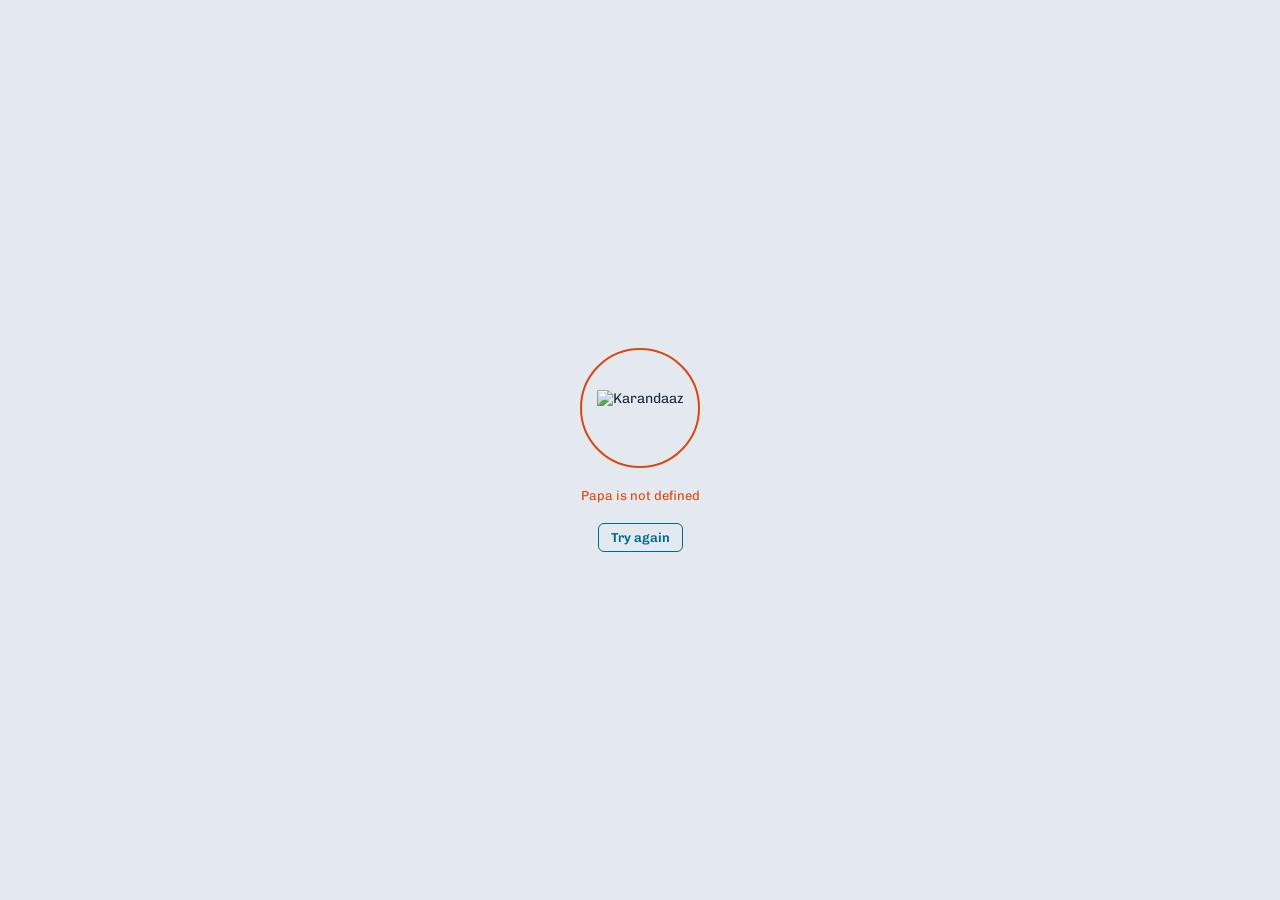
==== index.html @ 4293bb86 "Add files via upload" ====
<!DOCTYPE html>
<html lang="en">
<head>
    <meta charset="UTF-8">
    <meta name="viewport" content="width=device-width, initial-scale=1.0">
    <title>Karandaaz Pakistan — Budget vs Actual</title>

    <link rel="preconnect" href="https://fonts.googleapis.com">
    <link rel="preconnect" href="https://fonts.gstatic.com" crossorigin>
    <link href="https://fonts.googleapis.com/css2?family=Chivo:wght@300..700&family=Oswald:wght@400..700&display=swap" rel="stylesheet">

    <!-- Bump ?v= on every deploy so browsers pick up the new files -->
    <link rel="stylesheet" href="bva.css?v=2026.09.24">
</head>
<body class="view-summary light-mode">

<div id="hoverTooltip" class="hover-tooltip" role="tooltip"></div>

<!-- Loading / error screen -->
<!-- Logo: save the SVG to assets/karandaaz-logo.svg. The onerror fallback uses the website copy until then. -->
<div id="loadingOverlay" class="loading-overlay" aria-live="polite">
    <div class="loader-content">
        <div class="logo-container">
            <div class="app-spinner"></div>
            <img src="assets/karandaaz-logo.svg" alt="Karandaaz" class="loader-logo brand-logo" onerror="this.onerror=null;this.src='https://www.karandaaz.com.pk/_next/static/media/navbar-logo.0ebe1390.svg'">
        </div>
        <p id="loaderStatusText" class="loader-status-text">Loading…</p>
        <button id="btnRetry" class="btn btn-outline" type="button" hidden>Try again</button>
    </div>
</div>

<div class="dashboard-container">

    <!-- HEADER -->
    <header class="header-banner">
        <div class="header-left">
            <div class="header-logo">
                <img src="assets/karandaaz-logo.svg" alt="Karandaaz Pakistan" class="brand-logo" onerror="this.onerror=null;this.src='https://www.karandaaz.com.pk/_next/static/media/navbar-logo.0ebe1390.svg'">
            </div>
            <div class="header-title-group">
                <h1>Budget vs Actual</h1>
                <div class="header-selectors">
                    <label class="visually-hidden" for="yearDropdown">Fiscal year</label>
                    <select id="yearDropdown" class="select-bare"></select>
                    <span class="divider" aria-hidden="true">|</span>
                    <label class="visually-hidden" for="donorDropdown">Donor</label>
                    <select id="donorDropdown" class="select-bare"></select>
                </div>
                <div class="as-of-row">
                    <span id="asOfStamp" class="as-of-stamp"></span>
                    <button id="dataCheckChip" class="data-check-chip" type="button" hidden></button>
                </div>
            </div>
        </div>

        <div class="header-right">
            <div class="header-kpis">
                <div class="kpi">
                    <div class="kpi-label">FY budget</div>
                    <div class="kpi-value" id="kpiBudget"></div>
                </div>
                <div class="kpi">
                    <div class="kpi-label">FY actual</div>
                    <div class="kpi-value actual" id="kpiActual"></div>
                </div>
                <div class="kpi">
                    <div class="kpi-label">FY variance</div>
                    <div class="kpi-value" id="kpiVariance"></div>
                    <div class="kpi-sub" id="kpiVarianceSub"></div>
                </div>
                <div class="kpi">
                    <div class="kpi-label">FY utilisation</div>
                    <div class="kpi-value" id="kpiUtil"></div>
                    <div class="kpi-sub" id="kpiUtilSub"></div>
                </div>
            </div>
            <button id="themeToggle" class="theme-toggle" type="button" aria-pressed="false" aria-label="Dark mode">
                <span id="themeLabel">Light</span>
                <span class="switch-track"><span class="switch-thumb"></span></span>
            </button>
        </div>
    </header>

    <!-- MAIN LAYOUT -->
    <main class="main-layout-wrapper">

        <!-- Summary panel (full width in summary view, narrow sidebar in details view) -->
        <section id="summaryPanel" aria-label="Summary">
            <div class="summary-split-layout">

                <div class="summary-left-col">
                    <div class="card controls-block">
                        <div class="controls-head">
                            <span class="controls-title">View</span>
                            <button id="btnBackToSummary" class="btn btn-outline btn-small" type="button" hidden>Back to summary</button>
                        </div>
                        <div class="control-group-row">
                            <div class="segmented" role="group" aria-label="Granularity">
                                <button type="button" class="seg-btn" data-granularity="Monthly">Monthly</button>
                                <button type="button" class="seg-btn" data-granularity="Quarterly">Quarterly</button>
                                <button type="button" class="seg-btn" data-granularity="Yearly">Yearly</button>
                            </div>
                            <div class="segmented" role="group" aria-label="Period type">
                                <button type="button" class="seg-btn" data-viewmode="Period">Period</button>
                                <button type="button" class="seg-btn" data-viewmode="QTD">QTD</button>
                                <button type="button" class="seg-btn" data-viewmode="YTD">YTD</button>
                            </div>
                        </div>
                        <label class="visually-hidden" for="periodDropdown">Period</label>
                        <select id="periodDropdown" class="select-input"></select>
                    </div>

                    <div class="card period-card">
                        <h2 class="card-title" id="periodCaption"></h2>
                        <div class="period-kpis">
                            <div class="kpi">
                                <div class="kpi-label">Budget</div>
                                <div class="kpi-value" id="periodBudget"></div>
                            </div>
                            <div class="kpi">
                                <div class="kpi-label">Actual</div>
                                <div class="kpi-value actual" id="periodActual"></div>
                            </div>
                            <div class="kpi">
                                <div class="kpi-label">Variance</div>
                                <div class="kpi-value" id="periodVariance"></div>
                            </div>
                        </div>
                        <div id="periodBullet"></div>
                        <h3 class="section-label">By donor</h3>
                        <div id="periodDonorBars"></div>
                    </div>

                    <div class="card eod-card" id="eodCard"></div>
                </div>

                <div class="card summary-right-card">
                    <div class="card-header-row">
                        <h2 class="card-title">Departmental spend</h2>
                        <div class="status-legend" aria-label="Status key">
                            <span><i class="status-dot status-ontrack"></i>On track</span>
                            <span><i class="status-dot status-behind"></i>Behind pace</span>
                            <span><i class="status-dot status-over"></i>Over budget</span>
                            <span><i class="pace-key"></i>Plan to date</span>
                        </div>
                    </div>
                    <p class="table-note">M PKR. Variance is budget minus actual; figures in brackets are over budget. Select a department to drill in.</p>
                    <div class="table-wrapper">
                        <table class="detail-table summary-table">
                            <thead>
                                <tr>
                                    <th>Department</th>
                                    <th>Trend</th>
                                    <th class="n">Budget</th>
                                    <th class="n">Actual</th>
                                    <th class="n">Variance</th>
                                    <th>Utilisation</th>
                                </tr>
                            </thead>
                            <tbody id="summaryTableBody"></tbody>
                            <tfoot id="summaryTableFoot"></tfoot>
                        </table>
                    </div>
                </div>

            </div>
        </section>

        <!-- Details panel -->
        <section id="detailsPanel" aria-label="Department details">
            <div class="card details-dept-card">
                <div class="card-header-row">
                    <h2 class="card-title">Departments</h2>
                    <label class="visually-hidden" for="sortDept">Sort departments</label>
                    <select class="select-mini" id="sortDept">
                        <option value="Spend">Highest spend</option>
                        <option value="Variance">Most over budget</option>
                    </select>
                </div>
                <div class="dept-grid-container" id="deptListContainer"></div>
            </div>

            <div class="card details-overview-card">
                <div class="card-header-row">
                    <h2 class="card-title" id="card3Title">Department</h2>
                    <label class="visually-hidden" for="sortStream">Sort streams</label>
                    <select class="select-mini" id="sortStream">
                        <option value="Spend">Highest spend</option>
                        <option value="Variance">Most over budget</option>
                    </select>
                </div>
                <div class="overview-top">
                    <div id="deptBullet"></div>
                    <div id="deptDonorBars"></div>
                </div>
                <h3 class="section-label">Streams — select one to see its accounts</h3>
                <div class="stream-grid-container" id="streamListContainer"></div>
            </div>
        </section>

    </main>
</div>

<!-- Account drill-down -->
<div id="streamModal" class="modal" role="dialog" aria-modal="true" aria-labelledby="modalStreamTitle" aria-hidden="true">
    <div class="modal-content">
        <div class="modal-header">
            <div>
                <h2 id="modalStreamTitle" class="modal-title"></h2>
                <p id="modalStreamSubtitle" class="modal-subtitle"></p>
            </div>
            <div class="modal-controls">
                <label class="visually-hidden" for="modalSearch">Search accounts</label>
                <input type="search" id="modalSearch" class="search-box" placeholder="Search accounts or codes">
                <a href="staff.html" id="btnStaffLink" class="btn btn-solid" hidden>Open HR portal</a>
                <button id="btnExportModal" class="btn btn-outline" type="button">Export CSV</button>
                <button class="close-btn" type="button" data-close-modal aria-label="Close">&times;</button>
            </div>
        </div>
        <div id="modalSummaryStats" class="stat-grid"></div>
        <p class="table-note">Monthly actuals, totals and budget in M PKR.</p>
        <div class="table-wrapper">
            <table class="detail-table">
                <thead id="modalTableHead"></thead>
                <tbody id="modalTableBody"></tbody>
            </table>
        </div>
    </div>
</div>

<!-- Data checks -->
<div id="auditModal" class="modal" role="dialog" aria-modal="true" aria-labelledby="auditTitle" aria-hidden="true">
    <div class="modal-content modal-wide">
        <div class="modal-header">
            <div>
                <h2 id="auditTitle" class="modal-title">Data checks</h2>
                <p class="modal-subtitle">Actuals placed without an exact account-code match, files that don't belong to this year, and the reconciliation to source.</p>
            </div>
            <div class="modal-controls">
                <button id="btnExportAudit" class="btn btn-outline" type="button">Export CSV</button>
                <button class="close-btn" type="button" data-close-modal aria-label="Close">&times;</button>
            </div>
        </div>
        <div id="auditSummary" class="stat-grid"></div>
        <div class="table-wrapper">
            <table class="detail-table audit-table">
                <thead>
                    <tr><th>Level</th><th>Source</th><th>Item</th><th class="n">M PKR</th><th>Placed in</th><th>Why</th></tr>
                </thead>
                <tbody id="auditTableBody"></tbody>
            </table>
        </div>
    </div>
</div>

<script src="https://cdnjs.cloudflare.com/ajax/libs/PapaParse/5.4.1/papaparse.min.js"></script>
<script src="common.js?v=2026.09.24"></script>
<script src="bva-data.js?v=2026.09.24"></script>
<script src="app.js?v=2026.09.24"></script>
</body>
</html>
---- bva.css ----
/* ==========================================================================
   Karandaaz Pakistan — Budget vs Actual dashboard styles
   Only index.html uses this file. staff.html keeps using styles.css.
   ========================================================================== */

/* ---------- Tokens ---------- */
:root {
    --font-body: 'Chivo', 'Segoe UI', system-ui, -apple-system, Roboto, Arial, sans-serif;
    --font-num: 'Oswald', 'Arial Narrow', 'Segoe UI', sans-serif;

    --radius-card: 10px;
    --radius-ctrl: 6px;
    --radius-bar: 3px;

    --fs-xs: 0.75rem;    /* 12px — floor for any text */
    --fs-sm: 0.8125rem;  /* 13px */
    --fs-md: 0.875rem;   /* 14px */
    --fs-lg: 1rem;

    --krn-blue: #006890;
    --krn-sky: #4a96d2;
}

/* Dark is the base; body.light-mode overrides. */
body {
    --bg-page: #131619;
    --bg-card: #1c2024;
    --bg-sunken: #171a1e;
    --text-primary: #eef2f6;
    --text-secondary: #9aa4ae;
    --border-color: #2f363e;
    --accent: #5bb8de;            /* brand blue lifted for contrast on dark */
    --accent-soft: rgba(91, 184, 222, 0.14);
    --track: #2a3037;
    --card-shadow: 0 6px 18px rgba(0, 0, 0, 0.28);

    --ok: #34c38f;
    --behind: #f2b632;
    --over: #ff7a45;
    --neutral: #6b7580;
}
body.light-mode {
    --bg-page: #e4e9ef;
    --bg-card: #f9fbfc;
    --bg-sunken: #eef2f6;
    --text-primary: #1e293b;
    --text-secondary: #4b5a6c;
    --border-color: #cfd8e3;
    --accent: #006890;
    --accent-soft: rgba(0, 104, 144, 0.09);
    --track: #dde4ec;
    --card-shadow: 0 3px 10px rgba(15, 30, 50, 0.06);

    --ok: #0f7b55;
    --behind: #b07c00;
    --over: #d9480f;
    --neutral: #8a96a3;
}

/* ---------- Base ---------- */
* { box-sizing: border-box; }
html { font-size: 16px; }
body {
    margin: 0;
    padding: 10px 14px;
    font-family: var(--font-body);
    font-weight: 400;
    font-size: var(--fs-md);
    color: var(--text-primary);
    background: var(--bg-page);
    overflow: hidden;   /* desktop: panels scroll, not the page */
    transition: background-color 0.25s ease, color 0.25s ease;
}
h1, h2, h3, p { margin: 0; }
button, select, input { font: inherit; color: inherit; }
[hidden] { display: none !important; }
.visually-hidden {
    position: absolute !important; width: 1px; height: 1px; overflow: hidden;
    clip: rect(0 0 0 0); white-space: nowrap;
}
:focus-visible { outline: 2px solid var(--accent); outline-offset: 2px; }

::-webkit-scrollbar { width: 6px; height: 6px; }
::-webkit-scrollbar-track { background: transparent; }
::-webkit-scrollbar-thumb { background: var(--border-color); border-radius: 6px; }

.num { font-family: var(--font-num); font-variant-numeric: tabular-nums; }
.unit { font-size: var(--fs-xs); color: var(--text-secondary); margin-left: 4px; font-family: var(--font-body); }
.n { text-align: right; font-variant-numeric: tabular-nums; white-space: nowrap; }
.is-over, .is-over .num { color: var(--over) !important; }
.actual, .actual .num { color: var(--accent); }

.card {
    background: var(--bg-card);
    border: 1px solid var(--border-color);
    border-radius: var(--radius-card);
    box-shadow: var(--card-shadow);
    padding: 14px 16px;
    min-width: 0;
}
.card-title { font-size: var(--fs-lg); font-weight: 600; color: var(--text-primary); }
.card-header-row { display: flex; justify-content: space-between; align-items: center; gap: 12px; flex-wrap: wrap; margin-bottom: 8px; }
.section-label { font-size: var(--fs-sm); font-weight: 600; color: var(--text-secondary); margin: 14px 0 8px; }
.table-note { font-size: var(--fs-xs); color: var(--text-secondary); margin: 2px 0 10px; line-height: 1.4; }
.empty-note { font-size: var(--fs-sm); color: var(--text-secondary); padding: 14px 4px; text-align: center; }

/* ---------- Buttons & inputs ---------- */
.btn {
    display: inline-flex; align-items: center; justify-content: center; gap: 6px;
    padding: 6px 12px; border-radius: var(--radius-ctrl); font-size: var(--fs-sm); font-weight: 600;
    cursor: pointer; text-decoration: none; white-space: nowrap; transition: background-color 0.15s, color 0.15s, border-color 0.15s;
}
.btn-outline { background: transparent; border: 1px solid var(--accent); color: var(--accent); }
.btn-outline:hover { background: var(--accent-soft); }
.btn-solid { background: var(--krn-blue); border: 1px solid var(--krn-blue); color: #fff; }
.btn-solid:hover { filter: brightness(1.1); }
.btn-small { padding: 3px 10px; font-size: var(--fs-xs); }

.select-bare {
    max-width: 240px; text-overflow: ellipsis;
    border: none; background: transparent; color: var(--text-secondary);
    font-size: var(--fs-md); font-weight: 600; cursor: pointer; padding: 2px 4px; border-radius: 4px;
}
.select-bare:hover { color: var(--text-primary); }
.select-input, .select-mini {
    width: 100%; padding: 7px 10px; border-radius: var(--radius-ctrl);
    border: 1px solid var(--border-color); background: var(--bg-sunken); color: var(--text-primary);
    font-size: var(--fs-sm); cursor: pointer;
}
.select-mini { width: auto; padding: 4px 8px; font-size: var(--fs-xs); }
.select-input:disabled { opacity: 0.6; cursor: default; }
option { background: var(--bg-card); color: var(--text-primary); }

.segmented { display: flex; flex: 1; padding: 2px; border: 1px solid var(--border-color); border-radius: var(--radius-ctrl); background: var(--bg-sunken); }
.seg-btn {
    flex: 1; border: none; background: transparent; padding: 6px 4px; border-radius: 4px;
    font-size: var(--fs-xs); font-weight: 600; color: var(--text-secondary); cursor: pointer; transition: background-color 0.15s, color 0.15s;
}
.seg-btn:hover:not(:disabled) { color: var(--text-primary); }
.seg-btn.active { background: var(--krn-blue); color: #fff; }
.seg-btn:disabled { opacity: 0.4; cursor: default; }

/* ---------- Loading / error ---------- */
.loading-overlay {
    position: fixed; inset: 0; z-index: 9999; display: flex; align-items: center; justify-content: center;
    background: var(--bg-page); transition: opacity 0.4s ease, visibility 0.4s;
}
.loading-overlay.hidden { opacity: 0; visibility: hidden; pointer-events: none; }
.loader-content { display: flex; flex-direction: column; align-items: center; gap: 18px; max-width: 520px; padding: 0 20px; text-align: center; }
.logo-container { position: relative; width: 120px; height: 120px; display: flex; align-items: center; justify-content: center; }
.app-spinner {
    position: absolute; inset: 0; border-radius: 50%;
    border: 2px solid var(--track); border-top-color: var(--krn-blue); border-right-color: var(--krn-sky);
    animation: spin 1.2s linear infinite;
}
.loading-overlay.is-error .app-spinner { animation: none; border-color: var(--over); }
@keyframes spin { to { transform: rotate(360deg); } }
.loader-logo { height: 36px; }
.loader-status-text { font-size: var(--fs-sm); color: var(--text-secondary); line-height: 1.5; }
.loading-overlay.is-error .loader-status-text { color: var(--over); }

body:not(.light-mode) .brand-logo { filter: brightness(0) invert(1); }

/* ---------- Layout ---------- */
.dashboard-container { display: flex; flex-direction: column; height: calc(100vh - 20px); gap: 12px; }
.main-layout-wrapper { flex: 1; min-height: 0; display: flex; gap: 12px; }

/* ---------- Header ---------- */
.header-banner {
    display: flex; justify-content: space-between; align-items: center; gap: 20px;
    background: var(--bg-card); border: 1px solid var(--border-color); border-radius: var(--radius-card);
    box-shadow: var(--card-shadow); padding: 12px 20px; flex-shrink: 0;
}
.header-left { display: flex; align-items: center; gap: 18px; min-width: 0; }
.header-logo { padding-right: 18px; border-right: 1px solid var(--border-color); display: flex; }
.header-logo img { height: 34px; }
.header-title-group h1 { font-family: var(--font-num); font-size: 1.9rem; font-weight: 600; line-height: 1.05; color: var(--accent); letter-spacing: 0.2px; }
.header-selectors { display: flex; align-items: center; gap: 4px; margin-top: 2px; }
.divider { color: var(--border-color); }
.as-of-row { display: flex; align-items: center; gap: 10px; margin-top: 4px; flex-wrap: wrap; }
.as-of-stamp { font-size: var(--fs-sm); font-weight: 600; color: var(--text-primary); }
.data-check-chip {
    border: 1px solid var(--ok); color: var(--ok); background: transparent; border-radius: 999px;
    padding: 2px 10px; font-size: var(--fs-xs); font-weight: 600; cursor: pointer;
}
.data-check-chip.has-issues { border-color: var(--behind); color: var(--behind); }
.data-check-chip:hover { background: var(--accent-soft); }

.header-right { display: flex; align-items: center; gap: 22px; }
.header-kpis { display: flex; gap: 28px; padding-left: 22px; border-left: 1px solid var(--border-color); }

.kpi { display: flex; flex-direction: column; min-width: 0; }
.kpi-label { font-size: var(--fs-xs); color: var(--text-secondary); font-weight: 600; margin-bottom: 2px; }
.kpi-value { display: flex; align-items: baseline; white-space: nowrap; }
.kpi-value .num { font-size: 1.75rem; font-weight: 600; line-height: 1.1; }
.kpi-sub { font-size: var(--fs-xs); color: var(--text-secondary); margin-top: 1px; }

.theme-toggle {
    display: flex; align-items: center; gap: 8px; border: none; background: transparent; cursor: pointer;
    font-size: var(--fs-xs); font-weight: 600; color: var(--text-secondary);
}
.switch-track { width: 32px; height: 16px; border-radius: 10px; background: var(--track); position: relative; transition: background-color 0.2s; }
.switch-thumb { position: absolute; top: 2px; left: 2px; width: 12px; height: 12px; border-radius: 50%; background: var(--krn-blue); transition: transform 0.2s ease, background-color 0.2s; }
.theme-toggle[aria-pressed="true"] .switch-track { background: var(--krn-sky); }
.theme-toggle[aria-pressed="true"] .switch-thumb { transform: translateX(16px); background: #fff; }

/* ---------- Summary panel ---------- */
#summaryPanel { flex: 1 1 100%; min-width: 0; min-height: 0; display: flex; transition: flex-basis 0.35s ease; }
.summary-split-layout { flex: 1; min-width: 0; min-height: 0; display: flex; gap: 12px; }
.summary-left-col { flex: 0 1 400px; min-width: 300px; display: flex; flex-direction: column; gap: 12px; overflow-y: auto; min-height: 0; padding-right: 2px; }
.summary-right-card { flex: 1; display: flex; flex-direction: column; min-height: 0; }

.controls-block { display: flex; flex-direction: column; gap: 8px; flex-shrink: 0; }
.controls-head { display: flex; justify-content: space-between; align-items: center; }
.controls-title { font-size: var(--fs-sm); font-weight: 600; }
.control-group-row { display: flex; gap: 8px; }

.period-card { flex-shrink: 0; }
.period-card .card-title { font-size: var(--fs-md); margin-bottom: 10px; }
.period-kpis { display: grid; grid-template-columns: repeat(3, 1fr); gap: 10px; margin-bottom: 14px; }
.period-kpis .kpi-value .num { font-size: 1.35rem; }

/* ---------- Bullet (period / department) ---------- */
.bullet-head { display: flex; align-items: baseline; gap: 8px; margin-bottom: 8px; flex-wrap: wrap; }
.bullet-pct { font-family: var(--font-num); font-size: 1.5rem; font-weight: 600; line-height: 1; }
.bullet-caption { font-size: var(--fs-sm); color: var(--text-secondary); }
.bullet-track { position: relative; height: 12px; border-radius: var(--radius-bar); background: var(--track); }
.bullet-fill { height: 100%; width: var(--w); border-radius: var(--radius-bar); background: var(--status-color, var(--accent)); transform-origin: left; animation: grow 0.8s cubic-bezier(0.2, 0.8, 0.2, 1); }
.bullet .pace-marker { height: 20px; top: -4px; }
.pace-label { position: absolute; top: 22px; left: 50%; transform: translateX(-50%); font-size: var(--fs-xs); color: var(--text-secondary); white-space: nowrap; }
.bullet { padding-bottom: 18px; }

.status-chip { margin-left: auto; font-size: var(--fs-xs); font-weight: 600; padding: 2px 8px; border-radius: 999px; color: var(--status-color); border: 1px solid var(--status-color); }

/* ---------- Status colours ---------- */
.status-ontrack { --status-color: var(--ok); }
.status-behind  { --status-color: var(--behind); }
.status-over    { --status-color: var(--over); }
.status-neutral { --status-color: var(--neutral); }
.status-text-ontrack { color: var(--ok); }
.status-text-behind { color: var(--behind); }
.status-text-over { color: var(--over); }
.status-text-neutral { color: var(--text-secondary); }

.status-dot { display: inline-block; width: 9px; height: 9px; border-radius: 50%; background: var(--status-color); flex-shrink: 0; }
.status-legend { display: flex; gap: 14px; flex-wrap: wrap; font-size: var(--fs-xs); color: var(--text-secondary); }
.status-legend span { display: inline-flex; align-items: center; gap: 5px; }
.pace-key { display: inline-block; width: 2px; height: 12px; background: var(--text-primary); }

/* ---------- Utilisation bar ---------- */
.util-bar { flex: 1; min-width: 60px; }
.util-track { position: relative; height: 6px; border-radius: var(--radius-bar); background: var(--track); }
.util-fill { height: 100%; width: var(--w); border-radius: var(--radius-bar); background: var(--status-color); transform-origin: left; animation: grow 0.8s cubic-bezier(0.2, 0.8, 0.2, 1); }
.pace-marker { position: absolute; left: var(--x); top: -3px; width: 2px; height: 12px; background: var(--text-primary); border-radius: 1px; transform: translateX(-1px); }
@keyframes grow { from { transform: scaleX(0); } }

/* ---------- Donor bars ---------- */
.donor-bar-row { display: grid; grid-template-columns: 52px 1fr; align-items: center; gap: 8px; margin-bottom: 6px; }
.donor-bar-label { font-size: var(--fs-xs); color: var(--text-secondary); font-weight: 600; }
.donor-bar-track { display: flex; height: 14px; border-radius: var(--radius-bar); background: var(--track); overflow: hidden; }
.donor-seg { width: var(--w); background: var(--c); height: 100%; border-right: 1px solid var(--bg-card); transform-origin: left; animation: grow 0.8s cubic-bezier(0.2, 0.8, 0.2, 1); }
.donor-seg:last-child { border-right: none; }
.donor-seg:hover { filter: brightness(1.15); }
.swatch { display: inline-block; width: 10px; height: 10px; border-radius: 2px; background: var(--c); margin-right: 7px; vertical-align: -1px; }

.donor-legend, .mini-table { width: 100%; border-collapse: collapse; margin-top: 8px; font-size: var(--fs-xs); }
.donor-legend th, .mini-table th { font-weight: 600; color: var(--text-secondary); text-align: left; padding: 4px 4px; border-bottom: 1px solid var(--border-color); }
.donor-legend td, .mini-table td { padding: 5px 4px; border-bottom: 1px solid var(--border-color); font-variant-numeric: tabular-nums; }
.donor-legend tr:last-child td, .mini-table tr:last-child td { border-bottom: none; }

/* ---------- EOD card ---------- */
.eod-card { flex-shrink: 0; }
.eod-card .card-title { font-size: var(--fs-md); margin-bottom: 8px; }
.eod-headline { display: flex; justify-content: space-between; align-items: center; gap: 12px; margin-bottom: 4px; }
.eod-pct { font-family: var(--font-num); font-size: 1.9rem; font-weight: 600; color: var(--accent); line-height: 1; }
.eod-sub { font-size: var(--fs-xs); color: var(--text-secondary); margin-top: 3px; }
.eod-card .table-note { margin: 8px 0 0; }

/* ---------- Sparklines ---------- */
.spark { display: block; overflow: visible; }
.spark-actual { fill: none; stroke: var(--accent); stroke-width: 1.6; stroke-linecap: round; stroke-linejoin: round; }
.spark-budget { fill: none; stroke: var(--text-secondary); stroke-width: 1; stroke-dasharray: 3 2; opacity: 0.7; }
.spark-dot { fill: var(--accent); }

/* ---------- Tables ---------- */
.table-wrapper { flex: 1; min-height: 0; overflow: auto; border: 1px solid var(--border-color); border-radius: var(--radius-ctrl); }
.detail-table { width: 100%; border-collapse: collapse; }
.detail-table th {
    position: sticky; top: 0; z-index: 2; text-align: left; padding: 9px 12px;
    font-size: var(--fs-xs); font-weight: 600; color: var(--text-secondary);
    background: var(--bg-sunken); border-bottom: 1px solid var(--border-color);
}
.detail-table td { padding: 10px 12px; border-bottom: 1px solid var(--border-color); font-size: var(--fs-md); vertical-align: middle; }
.detail-table tfoot td {
    position: sticky; bottom: 0; background: var(--bg-sunken); font-weight: 700;
    border-top: 2px solid var(--border-color); border-bottom: none;
}

.summary-table td { padding: 12px; font-size: 1rem; }
.summary-table td.n { font-family: var(--font-num); font-size: 1.05rem; }
.summary-table .dept-name { font-weight: 600; }
.util-cell { min-width: 170px; }
.util-wrap { display: flex; align-items: center; gap: 10px; }
.util-pct { font-family: var(--font-num); font-weight: 600; min-width: 42px; text-align: right; font-size: 1rem; }
.clickable-tr { cursor: pointer; transition: background-color 0.15s; }
.clickable-tr:hover, .clickable-tr:focus-visible { background: var(--accent-soft); }
.clickable-tr:focus-visible { outline-offset: -2px; }

.acc-name { font-weight: 600; color: var(--text-primary); }
.acc-code { font-size: var(--fs-xs); color: var(--text-secondary); margin-top: 2px; }

/* ---------- Details panel ---------- */
#detailsPanel { display: none; flex: 1 1 78%; min-width: 0; min-height: 0; gap: 12px; }
body.view-details #detailsPanel { display: flex; animation: fadeIn 0.3s ease; }
@keyframes fadeIn { from { opacity: 0; transform: translateX(8px); } }

body.view-details #summaryPanel { flex: 0 0 22%; max-width: 330px; }
body.view-details .summary-left-col { flex: 1; min-width: 0; }
body.view-details .summary-right-card { display: none; }
body.view-details .control-group-row { flex-direction: column; }
body.view-details .period-kpis { grid-template-columns: 1fr; gap: 6px; }
body.view-details .period-kpis .kpi { flex-direction: row; justify-content: space-between; align-items: baseline; }
body.view-details .eod-table, body.view-details .eod-card .table-note { display: none; }

.details-dept-card, .details-overview-card { display: flex; flex-direction: column; min-height: 0; }
.details-dept-card { flex: 1; }
.details-overview-card { flex: 1.5; }
.overview-top { display: grid; grid-template-columns: 1fr 1fr; gap: 20px; padding: 6px 0 4px; border-bottom: 1px solid var(--border-color); }

.dept-grid-container, .stream-grid-container {
    flex: 1; min-height: 0; overflow-y: auto; display: grid; gap: 10px; align-content: start; grid-auto-rows: max-content;
    padding: 4px; margin: 0 -4px;
}
.dept-grid-container { grid-template-columns: repeat(auto-fill, minmax(200px, 1fr)); }
.stream-grid-container { grid-template-columns: repeat(auto-fill, minmax(180px, 1fr)); }

.metric-card {
    display: flex; flex-direction: column; gap: 8px; padding: 12px; cursor: pointer;
    border: 1px solid var(--border-color); border-radius: 8px; background: var(--bg-card);
    transition: border-color 0.15s, background-color 0.15s;
}
.metric-card:hover { border-color: var(--accent); }
.metric-card.active { border-color: var(--accent); background: var(--accent-soft); box-shadow: inset 0 0 0 1px var(--accent); }
.metric-card.disabled-row { cursor: default; opacity: 0.5; }
.metric-card.disabled-row:hover { border-color: var(--border-color); }
.mc-head { display: flex; justify-content: space-between; align-items: flex-start; gap: 8px; }
.mc-title {
    font-weight: 600; font-size: var(--fs-md); line-height: 1.25;
    display: -webkit-box; -webkit-line-clamp: 2; -webkit-box-orient: vertical; overflow: hidden;
}
.mc-head .status-dot { margin-top: 4px; }
.mc-middle { display: flex; justify-content: space-between; align-items: center; gap: 8px; }
.mc-remaining { font-size: var(--fs-xs); color: var(--text-secondary); white-space: nowrap; }
.mc-remaining span { display: block; }
.mc-remaining strong { font-family: var(--font-num); font-weight: 600; font-size: var(--fs-sm); color: var(--text-primary); }
.mc-remaining.is-over strong { color: var(--over); }
.mc-metrics { display: grid; grid-template-columns: repeat(3, 1fr); text-align: center; }
.mc-metrics > div { display: flex; flex-direction: column; }
.mc-val { font-family: var(--font-num); font-weight: 600; font-size: 1.1rem; line-height: 1.1; }
.mc-lbl { font-size: var(--fs-xs); color: var(--text-secondary); }

/* ---------- Modals ---------- */
.modal { display: none; position: fixed; inset: 0; z-index: 1000; background: rgba(10, 14, 18, 0.7); backdrop-filter: blur(3px); padding: 3vh 16px; }
.modal.open { display: flex; align-items: flex-start; justify-content: center; }
.modal-content {
    width: 100%; max-width: 960px; max-height: 94vh; display: flex; flex-direction: column;
    background: var(--bg-card); border: 1px solid var(--border-color); border-radius: var(--radius-card);
    box-shadow: 0 20px 50px rgba(0, 0, 0, 0.35); padding: 18px 20px;
}
.modal-wide { max-width: 1180px; }
.modal-header { display: flex; justify-content: space-between; align-items: flex-start; gap: 16px; padding-bottom: 12px; margin-bottom: 12px; border-bottom: 1px solid var(--border-color); flex-wrap: wrap; }
.modal-title { font-size: 1.15rem; font-weight: 700; }
.modal-subtitle { font-size: var(--fs-sm); color: var(--text-secondary); margin-top: 3px; max-width: 60ch; }
.modal-controls { display: flex; gap: 8px; align-items: center; flex-wrap: wrap; }
.search-box { padding: 6px 10px; border-radius: var(--radius-ctrl); border: 1px solid var(--border-color); background: var(--bg-sunken); color: var(--text-primary); font-size: var(--fs-sm); width: 220px; }
.close-btn { border: none; background: transparent; font-size: 1.6rem; line-height: 1; color: var(--text-secondary); cursor: pointer; padding: 0 4px; }
.close-btn:hover { color: var(--over); }

.stat-grid { display: grid; grid-template-columns: repeat(4, 1fr); gap: 10px; margin-bottom: 10px; flex-shrink: 0; }
.stat { border: 1px solid var(--border-color); border-radius: 8px; padding: 10px 14px; }
.stat-val { display: flex; align-items: baseline; }
.stat-val .num { font-size: 1.4rem; font-weight: 600; }
.stat-lbl { font-size: var(--fs-xs); color: var(--text-secondary); margin-top: 3px; }
#streamModal .detail-table td { font-size: var(--fs-sm); }

.audit-table td { font-size: var(--fs-sm); }
.sev { display: inline-block; padding: 1px 8px; border-radius: 999px; font-size: var(--fs-xs); font-weight: 700; border: 1px solid currentColor; }
.sev-error { color: var(--over); }
.sev-warn { color: var(--behind); }
.sev-info { color: var(--text-secondary); }

/* ---------- Tooltip ---------- */
.hover-tooltip {
    position: fixed; z-index: 10000; pointer-events: none; max-width: 320px;
    background: var(--bg-card); color: var(--text-primary); border: 1px solid var(--border-color);
    border-radius: 6px; box-shadow: var(--card-shadow); padding: 6px 10px; font-size: var(--fs-xs); line-height: 1.4;
    opacity: 0; transition: opacity 0.12s ease;
}
.hover-tooltip.visible { opacity: 1; }

/* ---------- Motion preference ---------- */
@media (prefers-reduced-motion: reduce) {
    *, *::before, *::after { animation: none !important; transition: none !important; }
}

/* ---------- Responsive ---------- */
@media (max-width: 1440px) {
    .header-banner { flex-wrap: wrap; row-gap: 12px; }
    .header-right { flex: 1 1 100%; justify-content: space-between; padding-top: 12px; border-top: 1px solid var(--border-color); }
    .header-kpis { border-left: none; padding-left: 0; gap: 32px; }
}
@media (max-width: 1280px) {
    .header-kpis { gap: 22px; }
    .kpi-value .num { font-size: 1.45rem; }
    .header-title-group h1 { font-size: 1.6rem; }
}
@media (max-width: 1100px) {
    body { overflow-y: auto; }
    .dashboard-container { height: auto; }
    .header-banner { flex-direction: column; align-items: flex-start; }
    .header-right { width: 100%; justify-content: space-between; flex-wrap: wrap; }
    .header-kpis { border-left: none; padding-left: 0; flex-wrap: wrap; }
    .main-layout-wrapper { flex-direction: column; }
    #summaryPanel { flex: none; }
    .summary-split-layout { flex-direction: column; }
    .summary-left-col { flex: none; min-width: 0; overflow: visible; }
    .table-wrapper { max-height: 70vh; }
    body.view-details #summaryPanel { flex: none; max-width: none; }
    #detailsPanel, body.view-details #detailsPanel { flex-direction: column; }
    .dept-grid-container, .stream-grid-container { overflow: visible; }
    .overview-top { grid-template-columns: 1fr; }
    .stat-grid { grid-template-columns: repeat(2, 1fr); }
}
@media (max-width: 640px) {
    body { padding: 8px; }
    .header-left { flex-direction: column; align-items: flex-start; gap: 8px; }
    .header-logo { border-right: none; padding-right: 0; }
    .header-kpis { display: grid; grid-template-columns: 1fr 1fr; width: 100%; }
    .period-kpis { grid-template-columns: 1fr; }
    .control-group-row { flex-direction: column; }
    .util-cell { min-width: 130px; }
    .search-box { width: 100%; }
}
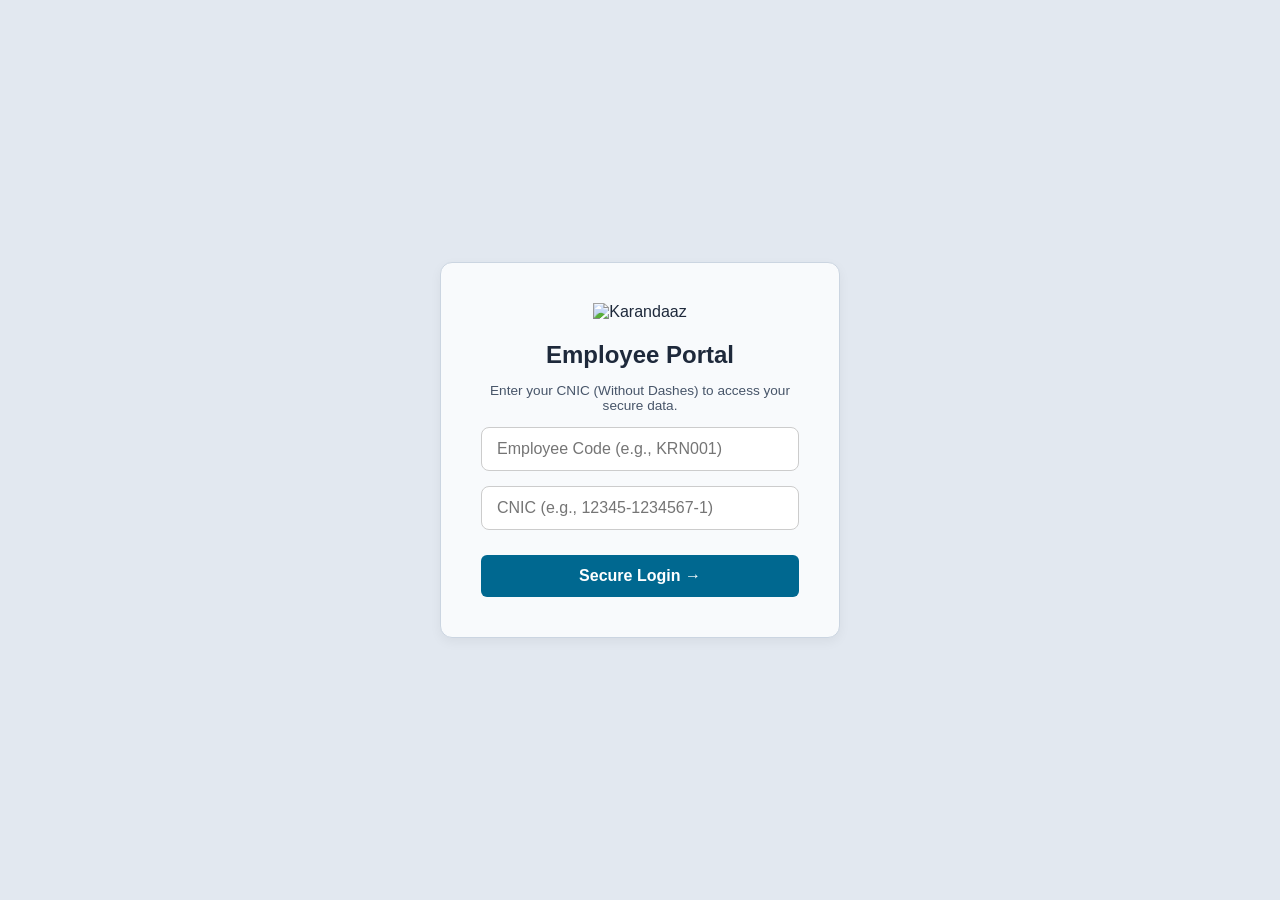
==== commit 212b93ba: "Add files via upload" ====
--- a/index.html
+++ b/index.html
@@ -3,259 +3,375 @@
 <head>
     <meta charset="UTF-8">
     <meta name="viewport" content="width=device-width, initial-scale=1.0">
-    <title>Karandaaz Pakistan — Budget vs Actual</title>
-
-    <link rel="preconnect" href="https://fonts.googleapis.com">
-    <link rel="preconnect" href="https://fonts.gstatic.com" crossorigin>
-    <link href="https://fonts.googleapis.com/css2?family=Chivo:wght@300..700&family=Oswald:wght@400..700&display=swap" rel="stylesheet">
-
-    <!-- Bump ?v= on every deploy so browsers pick up the new files -->
-    <link rel="stylesheet" href="bva.css?v=2026.09.24">
+    <title>Karandaaz HR Portal</title>
+    <link href="https://fonts.googleapis.com/css2?family=Chivo:wght@400;500;600;700;900&display=swap" rel="stylesheet">
+    <link rel="stylesheet" href="styles.css"> <!-- Reusing your existing theme -->
+    
+    <!-- PDF Generation Library -->
+    <script src="https://cdnjs.cloudflare.com/ajax/libs/html2pdf.js/0.10.1/html2pdf.bundle.min.js"></script>
+    
+    <style>
+        /* Specific Portal  Styles */
+        .login-gate {
+            position: fixed; top: 0; left: 0; width: 100%; height: 100%;
+            background: var(--bg-page); z-index: 9999;
+            display: flex; flex-direction: column; align-items: center; justify-content: center;
+        }
+        .login-box {
+            background: var(--bg-card); padding: 40px; border-radius: 12px;
+            box-shadow: var(--card-shadow); text-align: center; border: 1px solid var(--border-color);
+            width: 90%; max-width: 400px;
+        }
+        .cnic-input {
+            width: 100%; padding: 12px; margin: 20px 0; border-radius: 6px;
+            border: 1px solid var(--border-color); background: transparent;
+            color: var(--text-primary); font-size: 1.1rem; text-align: center; letter-spacing: 2px;
+        }
+        .login-btn {
+            background: var(--krn-blue); color: white; border: none; padding: 12px 24px;
+            border-radius: 6px; font-weight: bold; cursor: pointer; width: 100%; font-size: 1rem;
+        }
+        
+        /* Bento Grid */
+        .bento-card {
+            background: var(--bg-card); border: 1px solid var(--border-color);
+            border-radius: 12px; padding: 20px; box-shadow: var(--card-shadow);
+            display: flex; flex-direction: column; position: relative; align-self: start;
+        }
+        .locked-card { opacity: 0.6 !important; filter: grayscale(100%) !important; pointer-events: none !important; position: relative !important; }
+        .locked-overlay {
+            position: absolute; top: 0; left: 0; width: 100%; height: 100%;
+            display: flex; flex-direction: column; align-items: center; justify-content: center;
+            background: rgba(0,0,0,0.05); border-radius: 12px; backdrop-filter: blur(2px);
+        }
+ /* Pill Toggle Switch */
+.theme-switch {
+  position: relative;
+  display: inline-block;
+  width: 46px;
+  height: 24px;
+}
+.theme-switch input { 
+  opacity: 0;
+  width: 0;
+  height: 0;
+}
+.theme-slider {
+  position: absolute;
+  cursor: pointer;
+  top: 0; left: 0; right: 0; bottom: 0;
+  background-color: #cbd5e1;
+  transition: .4s;
+  border-radius: 24px;
+}
+.theme-slider:before {
+  position: absolute;
+  content: "";
+  height: 18px; width: 18px;
+  left: 3px; bottom: 3px;
+  background-color: white;
+  transition: .4s;
+  border-radius: 50%;
+}
+input:checked + .theme-slider {
+  background-color: #0284c7;
+}
+input:checked + .theme-slider:before {
+  transform: translateX(22px);
+}
+/* Let this page scroll vertically — the shared theme sets
+   body { overflow: hidden } for a different, fixed-height page,
+   which would clip bento cards on shorter viewports here. */
+  body { overflow-y: auto !important; }
+
+  /* Formatting for Login Inputs */
+  .login-input {
+      width: 100%;
+      padding: 12px 15px;
+      margin-bottom: 15px;
+      font-size: 1rem;
+      border: 1px solid #ccc;
+      border-radius: 8px;
+      box-sizing: border-box;
+      background: #fff;
+      color: #333;
+      transition: border-color 0.2s, box-shadow 0.2s;
+  }
+  .login-input:focus {
+      outline: none;
+      border-color: #005A9C;
+      box-shadow: 0 0 0 2px rgba(0, 90, 156, 0.2);
+  }
+
+  /* Brand typeface (Chivo) for numerals — shared styles.css still lists
+     Oswald first as a fallback chain used by other pages. */
+  .val-num, .val-num-inline, .val-unit { font-family: 'Chivo', Calibri, sans-serif !important; }
+
+  /* ---------------- Sidebar shell (Option B layout) ---------------- */
+  .dashboard-shell { display: flex; align-items: flex-start; min-height: 100vh; }
+  .sidebar {
+      flex: 0 0 280px; background: var(--krn-blue); color: #ffffff;
+      padding: 32px 22px; box-sizing: border-box;
+      display: flex; flex-direction: column; gap: 24px;
+      position: sticky; top: 0; min-height: 100vh;
+  }
+  .sidebar-logo { height: 26px; width: auto; display: block; align-self: flex-start; }
+  .sidebar-identity { display: flex; align-items: center; gap: 12px; }
+  .sidebar-avatar {
+      display: inline-flex; align-items: center; justify-content: center;
+      width: 44px; height: 44px; border-radius: 50%;
+      background: rgba(255,255,255,0.15);
+      font-family: 'Chivo', sans-serif; font-weight: 700; font-size: 0.9rem;
+      flex-shrink: 0;
+  }
+  .sidebar-name { font-family: 'Chivo', sans-serif; font-weight: 700; font-size: 1rem; }
+  .sidebar-meta { font-size: 0.72rem; color: #bcdcee; margin-top: 2px; }
+  .sidebar-position { margin-top: 6px; font-size: 0.85rem; line-height: 1.4; }
+  .sidebar-joined { font-size: 0.72rem; color: #bcdcee; margin-top: 4px; }
+  .sidebar-divider { height: 1px; background: rgba(255,255,255,0.18); }
+  .sidebar-details-label {
+      font-size: 0.68rem; font-weight: 700; text-transform: uppercase;
+      letter-spacing: 0.5px; color: #9fcbe0; margin-bottom: 10px;
+  }
+  .sidebar-detail-row {
+      display: flex; justify-content: space-between; align-items: baseline;
+      padding: 9px 0; border-bottom: 1px solid rgba(255,255,255,0.14);
+  }
+  .sidebar-detail-row:last-child { border-bottom: none; }
+  .sidebar-detail-label { font-size: 0.78rem; color: #d7ecf6; }
+  .sidebar-detail-value { font-family: 'Chivo', sans-serif; font-weight: 600; font-size: 0.84rem; color: #ffffff; }
+  .sidebar-theme-toggle { margin-top: auto; display: flex; align-items: center; gap: 10px; cursor: pointer; color: #d7ecf6; font-size: 0.75rem; }
+  .sidebar-logout {
+      display: flex; align-items: center; gap: 8px; background: rgba(255,255,255,0.1);
+      border: none; border-radius: 8px; padding: 9px 12px; cursor: pointer;
+      color: #ffffff; font-size: 0.78rem; font-weight: 600; font-family: inherit;
+      width: 100%; box-sizing: border-box; text-align: left;
+  }
+  .sidebar-logout:hover { background: rgba(255,255,255,0.18); }
+
+  /* The brand blue is identical in light and dark theme, which reads as
+     too bright next to dark mode's near-black cards — use a deeper navy
+     for the sidebar specifically when dark mode is active. */
+  body.dark-mode .sidebar { background: #00394f; }
+
+  /* ---------------- Main content + clickable cards ---------------- */
+  .dashboard-main { flex: 1 1 auto; padding: 36px 40px; box-sizing: border-box; min-width: 0; }
+  .main-grid { display: grid; grid-template-columns: 1fr 1fr; gap: 24px; max-width: 1160px; align-items: start; }
+  .click-card {
+      all: unset; box-sizing: border-box; width: 100%; align-self: start;
+      display: flex; flex-direction: column; text-align: left; cursor: pointer; font-family: inherit;
+      background: var(--bg-card); border: 1px solid var(--border-color); border-radius: 14px;
+      padding: 22px; box-shadow: var(--card-shadow);
+      transition: box-shadow .15s ease;
+  }
+  .click-card:hover { box-shadow: 0 8px 20px rgba(0,0,0,0.12); }
+  .click-card:focus-visible { outline: 2px solid var(--krn-blue); outline-offset: 2px; box-shadow: 0 8px 20px rgba(0,0,0,0.12); }
+  .card-header-row {
+      display: flex; align-items: center; justify-content: space-between;
+      margin-bottom: 14px; padding-bottom: 10px; border-bottom: 1px solid var(--border-color);
+  }
+  .card-header-row h3 { margin: 0; font-size: 1rem; color: var(--text-primary); }
+  .card-chevron { flex-shrink: 0; color: var(--text-secondary); }
+
+  @media (max-width: 900px) {
+      .dashboard-shell { flex-direction: column; }
+      .sidebar { position: static; min-height: unset; flex: 0 0 auto; width: 100%; }
+      .main-grid { grid-template-columns: 1fr; max-width: none; }
+  }
+</style>
 </head>
-<body class="view-summary light-mode">
-
-<div id="hoverTooltip" class="hover-tooltip" role="tooltip"></div>
-
-<!-- Loading / error screen -->
-<!-- Logo: save the SVG to assets/karandaaz-logo.svg. The onerror fallback uses the website copy until then. -->
-<div id="loadingOverlay" class="loading-overlay" aria-live="polite">
-    <div class="loader-content">
-        <div class="logo-container">
-            <div class="app-spinner"></div>
-            <img src="assets/karandaaz-logo.svg" alt="Karandaaz" class="loader-logo brand-logo" onerror="this.onerror=null;this.src='https://www.karandaaz.com.pk/_next/static/media/navbar-logo.0ebe1390.svg'">
-        </div>
-        <p id="loaderStatusText" class="loader-status-text">Loading…</p>
-        <button id="btnRetry" class="btn btn-outline" type="button" hidden>Try again</button>
-    </div>
-</div>
-
-<div class="dashboard-container">
-
-    <!-- HEADER -->
-    <header class="header-banner">
-        <div class="header-left">
-            <div class="header-logo">
-                <img src="assets/karandaaz-logo.svg" alt="Karandaaz Pakistan" class="brand-logo" onerror="this.onerror=null;this.src='https://www.karandaaz.com.pk/_next/static/media/navbar-logo.0ebe1390.svg'">
-            </div>
-            <div class="header-title-group">
-                <h1>Budget vs Actual</h1>
-                <div class="header-selectors">
-                    <label class="visually-hidden" for="yearDropdown">Fiscal year</label>
-                    <select id="yearDropdown" class="select-bare"></select>
-                    <span class="divider" aria-hidden="true">|</span>
-                    <label class="visually-hidden" for="donorDropdown">Donor</label>
-                    <select id="donorDropdown" class="select-bare"></select>
-                </div>
-                <div class="as-of-row">
-                    <span id="asOfStamp" class="as-of-stamp"></span>
-                    <button id="dataCheckChip" class="data-check-chip" type="button" hidden></button>
-                </div>
-            </div>
-        </div>
-
-        <div class="header-right">
-            <div class="header-kpis">
-                <div class="kpi">
-                    <div class="kpi-label">FY budget</div>
-                    <div class="kpi-value" id="kpiBudget"></div>
-                </div>
-                <div class="kpi">
-                    <div class="kpi-label">FY actual</div>
-                    <div class="kpi-value actual" id="kpiActual"></div>
-                </div>
-                <div class="kpi">
-                    <div class="kpi-label">FY variance</div>
-                    <div class="kpi-value" id="kpiVariance"></div>
-                    <div class="kpi-sub" id="kpiVarianceSub"></div>
-                </div>
-                <div class="kpi">
-                    <div class="kpi-label">FY utilisation</div>
-                    <div class="kpi-value" id="kpiUtil"></div>
-                    <div class="kpi-sub" id="kpiUtilSub"></div>
-                </div>
-            </div>
-            <button id="themeToggle" class="theme-toggle" type="button" aria-pressed="false" aria-label="Dark mode">
-                <span id="themeLabel">Light</span>
-                <span class="switch-track"><span class="switch-thumb"></span></span>
-            </button>
-        </div>
-    </header>
-
-    <!-- MAIN LAYOUT -->
-    <main class="main-layout-wrapper">
-
-        <!-- Summary panel (full width in summary view, narrow sidebar in details view) -->
-        <section id="summaryPanel" aria-label="Summary">
-            <div class="summary-split-layout">
-
-                <div class="summary-left-col">
-                    <div class="card controls-block">
-                        <div class="controls-head">
-                            <span class="controls-title">View</span>
-                            <button id="btnBackToSummary" class="btn btn-outline btn-small" type="button" hidden>Back to summary</button>
-                        </div>
-                        <div class="control-group-row">
-                            <div class="segmented" role="group" aria-label="Granularity">
-                                <button type="button" class="seg-btn" data-granularity="Monthly">Monthly</button>
-                                <button type="button" class="seg-btn" data-granularity="Quarterly">Quarterly</button>
-                                <button type="button" class="seg-btn" data-granularity="Yearly">Yearly</button>
-                            </div>
-                            <div class="segmented" role="group" aria-label="Period type">
-                                <button type="button" class="seg-btn" data-viewmode="Period">Period</button>
-                                <button type="button" class="seg-btn" data-viewmode="QTD">QTD</button>
-                                <button type="button" class="seg-btn" data-viewmode="YTD">YTD</button>
-                            </div>
-                        </div>
-                        <label class="visually-hidden" for="periodDropdown">Period</label>
-                        <select id="periodDropdown" class="select-input"></select>
-                    </div>
-
-                    <div class="card period-card">
-                        <h2 class="card-title" id="periodCaption"></h2>
-                        <div class="period-kpis">
-                            <div class="kpi">
-                                <div class="kpi-label">Budget</div>
-                                <div class="kpi-value" id="periodBudget"></div>
-                            </div>
-                            <div class="kpi">
-                                <div class="kpi-label">Actual</div>
-                                <div class="kpi-value actual" id="periodActual"></div>
-                            </div>
-                            <div class="kpi">
-                                <div class="kpi-label">Variance</div>
-                                <div class="kpi-value" id="periodVariance"></div>
-                            </div>
-                        </div>
-                        <div id="periodBullet"></div>
-                        <h3 class="section-label">By donor</h3>
-                        <div id="periodDonorBars"></div>
-                    </div>
-
-                    <div class="card eod-card" id="eodCard"></div>
-                </div>
-
-                <div class="card summary-right-card">
-                    <div class="card-header-row">
-                        <h2 class="card-title">Departmental spend</h2>
-                        <div class="status-legend" aria-label="Status key">
-                            <span><i class="status-dot status-ontrack"></i>On track</span>
-                            <span><i class="status-dot status-behind"></i>Behind pace</span>
-                            <span><i class="status-dot status-over"></i>Over budget</span>
-                            <span><i class="pace-key"></i>Plan to date</span>
-                        </div>
-                    </div>
-                    <p class="table-note">M PKR. Variance is budget minus actual; figures in brackets are over budget. Select a department to drill in.</p>
-                    <div class="table-wrapper">
-                        <table class="detail-table summary-table">
-                            <thead>
-                                <tr>
-                                    <th>Department</th>
-                                    <th>Trend</th>
-                                    <th class="n">Budget</th>
-                                    <th class="n">Actual</th>
-                                    <th class="n">Variance</th>
-                                    <th>Utilisation</th>
-                                </tr>
-                            </thead>
-                            <tbody id="summaryTableBody"></tbody>
-                            <tfoot id="summaryTableFoot"></tfoot>
-                        </table>
-                    </div>
-                </div>
-
-            </div>
-        </section>
-
-        <!-- Details panel -->
-        <section id="detailsPanel" aria-label="Department details">
-            <div class="card details-dept-card">
-                <div class="card-header-row">
-                    <h2 class="card-title">Departments</h2>
-                    <label class="visually-hidden" for="sortDept">Sort departments</label>
-                    <select class="select-mini" id="sortDept">
-                        <option value="Spend">Highest spend</option>
-                        <option value="Variance">Most over budget</option>
-                    </select>
-                </div>
-                <div class="dept-grid-container" id="deptListContainer"></div>
-            </div>
-
-            <div class="card details-overview-card">
-                <div class="card-header-row">
-                    <h2 class="card-title" id="card3Title">Department</h2>
-                    <label class="visually-hidden" for="sortStream">Sort streams</label>
-                    <select class="select-mini" id="sortStream">
-                        <option value="Spend">Highest spend</option>
-                        <option value="Variance">Most over budget</option>
-                    </select>
-                </div>
-                <div class="overview-top">
-                    <div id="deptBullet"></div>
-                    <div id="deptDonorBars"></div>
-                </div>
-                <h3 class="section-label">Streams — select one to see its accounts</h3>
-                <div class="stream-grid-container" id="streamListContainer"></div>
-            </div>
-        </section>
-
-    </main>
-</div>
-
-<!-- Account drill-down -->
-<div id="streamModal" class="modal" role="dialog" aria-modal="true" aria-labelledby="modalStreamTitle" aria-hidden="true">
-    <div class="modal-content">
-        <div class="modal-header">
-            <div>
-                <h2 id="modalStreamTitle" class="modal-title"></h2>
-                <p id="modalStreamSubtitle" class="modal-subtitle"></p>
-            </div>
-            <div class="modal-controls">
-                <label class="visually-hidden" for="modalSearch">Search accounts</label>
-                <input type="search" id="modalSearch" class="search-box" placeholder="Search accounts or codes">
-                <a href="staff.html" id="btnStaffLink" class="btn btn-solid" hidden>Open HR portal</a>
-                <button id="btnExportModal" class="btn btn-outline" type="button">Export CSV</button>
-                <button class="close-btn" type="button" data-close-modal aria-label="Close">&times;</button>
-            </div>
-        </div>
-        <div id="modalSummaryStats" class="stat-grid"></div>
-        <p class="table-note">Monthly actuals, totals and budget in M PKR.</p>
-        <div class="table-wrapper">
-            <table class="detail-table">
-                <thead id="modalTableHead"></thead>
-                <tbody id="modalTableBody"></tbody>
-            </table>
+<body class="light-mode">
+
+    <!-- CNIC LOGIN GATE -->
+    <div id="loginScreen" class="login-gate">
+        <div class="login-box">
+            <img src="https://www.karandaaz.com.pk/_next/static/media/navbar-logo.0ebe1390.svg" alt="Karandaaz" style="height: 40px; margin-bottom: 20px;">
+            <h2 style="margin: 0; color: var(--text-primary);">Employee Portal</h2>
+            <p style="font-size: 0.85rem; color: var(--text-secondary);">Enter your CNIC (Without Dashes) to access your secure data.</p>
+            <div style="margin-bottom: 25px;">
+                <input type="text" id="empCodeInput" placeholder="Employee Code (e.g., KRN001)" class="login-input" required />
+                <input type="text" id="cnicInput" placeholder="CNIC (e.g., 12345-1234567-1)" class="login-input" style="margin-bottom: 0;" required />
+            </div>
+            <button class="login-btn" onclick="authenticateUser()">Secure Login &rarr;</button>
+            <div id="loginError" style="color: var(--krn-orange); font-size: 0.8rem; margin-top: 10px; display: none;">CNIC not found. Please verify and try again.</div>
         </div>
     </div>
-</div>
-
-<!-- Data checks -->
-<div id="auditModal" class="modal" role="dialog" aria-modal="true" aria-labelledby="auditTitle" aria-hidden="true">
-    <div class="modal-content modal-wide">
-        <div class="modal-header">
+
+    <!-- MAIN PORTAL DASHBOARD (Hidden until login) -->
+    <div id="dashboardScreen" style="display: none;">
+    <div class="dashboard-shell">
+
+        <!-- SIDEBAR -->
+        <aside class="sidebar" aria-label="Employee summary">
+            <img class="sidebar-logo" alt="Karandaaz" src="[data-uri]">
+
+            <div class="sidebar-identity">
+                <span class="sidebar-avatar" id="empInitials">&mdash;</span>
+                <div>
+                    <div class="sidebar-name" id="empNameDisplay">Employee Name</div>
+                    <div class="sidebar-meta">Grade <span id="empGradeDisplay">0</span> &middot; <span id="empCodeDisplay">&mdash;</span></div>
+                </div>
+            </div>
+
             <div>
-                <h2 id="auditTitle" class="modal-title">Data checks</h2>
-                <p class="modal-subtitle">Actuals placed without an exact account-code match, files that don't belong to this year, and the reconciliation to source.</p>
-            </div>
-            <div class="modal-controls">
-                <button id="btnExportAudit" class="btn btn-outline" type="button">Export CSV</button>
-                <button class="close-btn" type="button" data-close-modal aria-label="Close">&times;</button>
-            </div>
-        </div>
-        <div id="auditSummary" class="stat-grid"></div>
-        <div class="table-wrapper">
-            <table class="detail-table audit-table">
-                <thead>
-                    <tr><th>Level</th><th>Source</th><th>Item</th><th class="n">M PKR</th><th>Placed in</th><th>Why</th></tr>
-                </thead>
-                <tbody id="auditTableBody"></tbody>
-            </table>
-        </div>
+                <div class="sidebar-position" id="empPositionDisplay">&mdash;</div>
+                <div class="sidebar-joined">Joined <span id="empJoinDisplay">&mdash;</span></div>
+            </div>
+
+            <div class="sidebar-divider"></div>
+
+            <div>
+                <div class="sidebar-details-label">Employee Details</div>
+                <div id="sidebarDetailsList"><!-- Compensation rows injected by JS --></div>
+            </div>
+
+            <label class="sidebar-theme-toggle">
+                <svg aria-hidden="true" width="14" height="14" viewBox="0 0 24 24" fill="none" stroke="currentColor" stroke-width="1.8" stroke-linecap="round"><circle cx="12" cy="12" r="4"></circle><path d="M12 2v2M12 20v2M4.2 4.2l1.4 1.4M18.4 18.4l1.4 1.4M2 12h2M20 12h2M4.2 19.8l1.4-1.4M18.4 5.6l1.4-1.4"></path></svg>
+                <span class="theme-switch" style="width: 38px; height: 20px;">
+                    <input type="checkbox" id="themeToggleCheckbox" onchange="toggleTheme()" aria-label="Toggle dark mode">
+                    <span class="theme-slider"></span>
+                </span>
+                <svg aria-hidden="true" width="14" height="14" viewBox="0 0 24 24" fill="none" stroke="currentColor" stroke-width="1.8" stroke-linecap="round" stroke-linejoin="round"><path d="M20 14.5A8 8 0 1 1 9.5 4a6.5 6.5 0 0 0 10.5 10.5z"></path></svg>
+                <span id="themeLabel" style="font-weight: bold; letter-spacing: 0.5px;">LIGHT</span>
+            </label>
+            <button type="button" class="sidebar-logout" onclick="logoutUser()">
+                <svg aria-hidden="true" width="15" height="15" viewBox="0 0 24 24" fill="none" stroke="currentColor" stroke-width="1.8" stroke-linecap="round" stroke-linejoin="round"><path d="M9 21H5a2 2 0 0 1-2-2V5a2 2 0 0 1 2-2h4"></path><path d="M16 17l5-5-5-5"></path><path d="M21 12H9"></path></svg>
+                Log Out
+            </button>
+        </aside>
+
+        <!-- MAIN CONTENT -->
+        <main class="dashboard-main">
+          <div class="main-grid">
+
+            <!-- 1. Provident Fund -->
+            <button type="button" class="click-card" id="pfCard" onclick="openPFModal()" title="Click for Monthly Ledger">
+                <div class="card-header-row">
+                    <h3>Provident Fund</h3>
+                    <svg class="card-chevron" aria-hidden="true" width="16" height="16" viewBox="0 0 24 24" fill="none" stroke="currentColor" stroke-width="2" stroke-linecap="round" stroke-linejoin="round"><path d="M9 6l6 6-6 6"></path></svg>
+                </div>
+                <div class="val" style="margin-bottom: 15px;"><span class="val-unit">Net Closing Balance (PKR)</span><span class="val-num" id="pfTotal">0</span></div>
+                <div style="display: grid; grid-template-columns: 1fr 1fr; gap: 10px; font-size: 0.75rem;">
+                    <div><span style="color: var(--text-secondary);">Employee Cont.</span><br><strong id="pfEmployee" style="color: var(--text-primary);">0</strong></div>
+                    <div id="pfEmployerBox"><span style="color: var(--text-secondary);">Employer Cont.</span><br><strong id="pfEmployer" style="color: var(--text-primary);">0</strong></div>
+                    <div><span style="color: var(--text-secondary);">Acc. Profits</span><br><strong id="pfProfit" style="color: var(--krn-green);">0</strong></div>
+                    <div><span style="color: var(--text-secondary);">Total Withdrawals</span><br><strong id="pfWithdrawal" style="color: var(--krn-orange);">0</strong></div>
+                </div>
+            </button>
+
+            <!-- 2. Gratuity -->
+            <button type="button" class="click-card" id="gratuityCard" onclick="openGratuityModal()" title="Click for accrual detail">
+                <div class="card-header-row">
+                    <h3>Gratuity Payable</h3>
+                    <svg class="card-chevron" aria-hidden="true" width="16" height="16" viewBox="0 0 24 24" fill="none" stroke="currentColor" stroke-width="2" stroke-linecap="round" stroke-linejoin="round"><path d="M9 6l6 6-6 6"></path></svg>
+                </div>
+                <div style="display: flex; justify-content: space-between; align-items: flex-end;">
+                    <div class="val"><span class="val-unit">Accrued Amount (PKR)</span><span class="val-num" id="gratuityTotal">0</span></div>
+                    <div id="gratuityBreakdown" style="text-align: right; font-size: 0.75rem;">
+                        <!-- Breakdown injected by JS -->
+                    </div>
+                </div>
+                <div style="height: 8px; background: rgba(0,0,0,0.08); border-radius: 4px; margin-top: 16px; display: flex; overflow: hidden;">
+                    <div id="gratuityBarOpening" style="width: 0%; background: var(--krn-blue);"></div>
+                    <div id="gratuityBarAccrual" style="width: 0%; background: var(--krn-light-blue);"></div>
+                </div>
+                <div style="display: flex; justify-content: space-between; font-size: 0.68rem; color: var(--text-secondary); margin-top: 6px;">
+                    <span>Opening</span><span>FY Accrual</span>
+                </div>
+                <div style="font-size: 0.72rem; color: var(--text-secondary); margin-top: 14px;">
+                    <strong id="gratuityTenure" style="color: var(--text-primary);">&mdash;</strong> of service &middot; accrues at Base Salary &times; 4.17% / month
+                </div>
+            </button>
+
+            <!-- 3. Training & Development -->
+            <button type="button" class="click-card" id="trainingCard" onclick="openTrainingModal()" title="Click for accrual detail">
+                <div class="card-header-row">
+                    <h3>Accrued Training Budget</h3>
+                    <svg class="card-chevron" aria-hidden="true" width="16" height="16" viewBox="0 0 24 24" fill="none" stroke="currentColor" stroke-width="2" stroke-linecap="round" stroke-linejoin="round"><path d="M9 6l6 6-6 6"></path></svg>
+                </div>
+                <div style="display: flex; justify-content: space-between; align-items: flex-end;">
+                    <div class="val"><span class="val-unit">Available Limit (PKR)</span><span class="val-num" id="trainAvailable">0</span></div>
+                    <div style="text-align: right; font-size: 0.75rem;">
+                        <span style="color: var(--text-secondary);">Accrued:</span> <strong id="trainAccrued">0</strong><br>
+                        <span style="color: var(--text-secondary);">Utilized:</span> <strong id="trainUtilized">0</strong>
+                    </div>
+                </div>
+                <div style="height: 8px; background: rgba(0,0,0,0.08); border-radius: 4px; margin-top: 16px; overflow: hidden;">
+                    <div id="trainUtilBar" style="height: 100%; width: 0%; background: var(--krn-orange); border-radius: 4px;"></div>
+                </div>
+                <div style="display: flex; justify-content: space-between; font-size: 0.68rem; color: var(--text-secondary); margin-top: 6px;">
+                    <span id="trainUtilPercent">0% utilized</span>
+                    <span>Entitlement: <strong id="trainEntitlement" style="color: var(--text-primary);">0</strong></span>
+                </div>
+                <div id="trainingWarning" style="display: none; background: rgba(249, 115, 22, 0.1); color: var(--krn-orange); padding: 8px; border-radius: 4px; font-size: 0.7rem; margin-top: 15px; border: 1px solid var(--krn-orange); text-align: left;">
+                    <strong>Advance Utilized:</strong> You have dipped into un-accrued funds. A Training Bond is currently active.
+                </div>
+            </button>
+
+            <!-- 4. Salary Advances -->
+            <button type="button" class="click-card" id="advancesCard" title="Click for advances ledger">
+                <div class="card-header-row">
+                    <h3>Salary Advances</h3>
+                    <svg class="card-chevron" aria-hidden="true" width="16" height="16" viewBox="0 0 24 24" fill="none" stroke="currentColor" stroke-width="2" stroke-linecap="round" stroke-linejoin="round"><path d="M9 6l6 6-6 6"></path></svg>
+                </div>
+                <div style="font-size: 0.75rem; color: var(--text-secondary); margin-bottom: 5px; display: flex; align-items: center;">
+                    Max Available Limit (PKR)
+                    <span style="margin-left:5px; cursor:help; font-size:0.9rem;" title="Calculation: Min(Base Salary × 5, PF Balance × 60%) minus active advances. Maximum 3 active advances allowed.">&#8505;&#65039;</span>
+                </div>
+                <div class="val-num" id="advLimit" style="margin-bottom: 4px;">0</div>
+                <div style="font-size: 0.68rem; color: var(--text-secondary); margin-bottom: 15px;">Capped by: <strong id="advCapReason" style="color: var(--text-primary);">&mdash;</strong></div>
+                <div id="activeAdvancesContainer">
+                    <!-- Progress bars injected by JS -->
+                </div>
+            </button>
+
+            <!-- 5. Expense Claims — temporarily hidden from the UI (per request).
+                 The data (Expenses.csv), API field (myExpenses), rendering logic
+                 in portal_app.js, and the openExpensesModal() modal are all still
+                 fully intact — nothing else needs to change to bring this back.
+                 To re-enable: uncomment the <button> block below.
+            <button type="button" class="click-card" id="expensesCard" onclick="openExpensesModal()" title="Click for claim history">
+                <div class="card-header-row">
+                    <h3>Expense Claims</h3>
+                    <svg class="card-chevron" aria-hidden="true" width="16" height="16" viewBox="0 0 24 24" fill="none" stroke="currentColor" stroke-width="2" stroke-linecap="round" stroke-linejoin="round"><path d="M9 6l6 6-6 6"></path></svg>
+                </div>
+                <div class="val" style="margin-bottom: 15px;"><span class="val-unit">Reimbursed (PKR)</span><span class="val-num" id="expPaidTotal">0</span></div>
+                <div style="display: flex; justify-content: space-between; align-items: baseline; font-size: 0.75rem;">
+                    <span style="color: var(--text-secondary);">Pending: <strong id="expPendingCount" style="color: var(--text-primary);">0</strong> claim(s)</span>
+                    <strong id="expPendingAmount" style="color: var(--krn-orange);">0</strong>
+                </div>
+            </button>
+            -->
+
+            <!-- 6. Tax Certificate -->
+            <div class="bento-card">
+                <h3 style="margin: 0 0 15px 0; color: var(--text-primary); font-size: 1rem; border-bottom: 1px solid var(--border-color); padding-bottom: 10px;">Tax Certificates</h3>
+                <p style="font-size: 0.8rem; color: var(--text-secondary); margin-top: 0;">Generate your official Section 149 Tax Deduction Certificate.</p>
+                <select id="taxYearSelect" style="width: 100%; padding: 8px; border-radius: 4px; border: 1px solid var(--border-color); background: var(--bg-page); color: var(--text-primary); margin-bottom: 15px;">
+                    <option value="FY2027">July 2026 - June 2027</option>
+                    <option value="FY2026">July 2025 - June 2026</option>
+                </select>
+                <button onclick="generateTaxPDF()" style="background: transparent; color: var(--krn-blue); border: 1px solid var(--krn-blue); padding: 8px; border-radius: 4px; cursor: pointer; font-weight: bold; width: 100%;">Generate PDF &darr;</button>
+            </div>
+
+            <!-- 7. Lease Finance Limit -->
+            <div class="bento-card" id="leaseCard">
+                <h3 style="margin: 0 0 15px 0; color: var(--text-primary); font-size: 1rem; border-bottom: 1px solid var(--border-color); padding-bottom: 10px;">Lease Finance Limit</h3>
+                <div class="val"><span class="val-unit">Max Vehicle Lease (PKR)</span><span class="val-num" id="leaseLimit">0</span></div>
+                <div style="font-size: 0.75rem; color: var(--text-secondary); margin-top: 10px;">Calculation: (PF + Gratuity) - (Advances + Overage Training)</div>
+            </div>
+
+          </div>
+        </main>
+
     </div>
-</div>
-
-<script src="https://cdnjs.cloudflare.com/ajax/libs/PapaParse/5.4.1/papaparse.min.js"></script>
-<script src="common.js?v=2026.09.24"></script>
-<script src="bva-data.js?v=2026.09.24"></script>
-<script src="app.js?v=2026.09.24"></script>
+    </div>
+
+    <!-- Hidden Template for PDF Rendering -->
+    <div id="pdfTemplate" style="display: none; padding: 40px; background: white; color: black; font-family: Arial, sans-serif;">
+        <!-- Javascript will inject the official certificate HTML here before calling html2pdf -->
+    </div>
+
+    <script src="portal_app.js"></script>
 </body>
 </html>
--- a/styles.css
+++ b/styles.css
@@ -0,0 +1,585 @@
+:root {
+    /* DARK THEME */
+    --bg-page-dark: #131619;     
+    --bg-card-dark: #1c2024;     
+    --bg-header-dark: #1c2024;   
+    --text-primary-dark: #eef2f6; 
+    --text-secondary-dark: #8b949e; 
+    --border-color-dark: #2d333a; 
+    --card-shadow-dark: 0 8px 20px rgba(0,0,0,0.25);
+    
+    --krn-blue-dark: #006890;    
+    --krn-light-blue-dark: #4a96d2; 
+    --krn-teal: #4a96d2; 
+    --krn-orange: #f97316;
+    --krn-green: #059669;
+    
+    --badge-primary: rgba(0, 104, 144, 0.2); 
+    --badge-orange: rgba(249, 115, 22, 0.15);
+
+    /* LIGHT THEME */
+    --bg-page-light: #e2e8f0;    /* Deeper, soft-gray page background */
+    --bg-card-light: #f8fafc;    /* Muted off-white for cards instead of pure white */
+    --bg-header-light: #f8fafc;  /* Matches the soft cards */
+    --text-primary-light: #1e293b; /* Slightly softer dark text to reduce contrast glare */
+    --text-secondary-light: #475569; 
+    --border-color-light: #cbd5e1; 
+    --krn-blue-light: #006890; 
+    --krn-light-blue-light: #4a96d2;
+    --card-shadow-light: 0 4px 12px rgba(0,0,0,0.05);
+}
+
+body {
+    --bg-page: var(--bg-page-dark);
+    --bg-card: var(--bg-card-dark);
+    --bg-header: var(--bg-header-dark);
+    --text-primary: var(--text-primary-dark);
+    --text-secondary: var(--text-secondary-dark);
+    --border-color: var(--border-color-dark);
+    --krn-blue: var(--krn-blue-dark);
+    --krn-light-blue: var(--krn-light-blue-dark);
+    --card-shadow: var(--card-shadow-dark);
+
+    font-family: Calibri, 'Segoe UI', Roboto, Helvetica, Arial, sans-serif;
+    font-weight: 300;
+    background-color: var(--bg-page);
+    color: var(--text-primary);
+    margin: 0;
+    padding: 10px 15px; 
+    overflow: hidden; /* Locks the browser window from scrolling on desktop */
+    transition: background-color 0.3s ease, color 0.3s ease; 
+}
+
+/* FULLSCREEN RESPONSIVE CONTAINER */
+.dashboard-container { 
+    width: 100%; max-width: 100%; margin: 0 auto; padding: 0 5px; 
+    display: flex; flex-direction: column; height: calc(100vh - 20px); 
+}
+
+.main-layout-wrapper { 
+    display: flex; width: 100%; gap: 12px; align-items: stretch; transition: all 0.4s ease; flex-wrap: wrap; 
+    flex: 1; min-height: 0; /* Crucial for nested flexbox scrolling */
+}
+
+body.light-mode {
+    --bg-page: var(--bg-page-light);
+    --bg-card: var(--bg-card-light);
+    --bg-header: var(--bg-header-light);
+    --text-primary: var(--text-primary-light);
+    --text-secondary: var(--text-secondary-light);
+    --border-color: var(--border-color-light);
+    --krn-blue: var(--krn-blue-light);
+    --krn-light-blue: var(--krn-light-blue-light);
+    --card-shadow: var(--card-shadow-light);
+}
+
+* { box-sizing: border-box; }
+
+.val-num, .val-num-inline, .donut-center-pct, .donut-legend-item strong, .donut-bottom-badge strong, .badge-pill, .val-unit { font-family: 'Oswald', 'Chivo', Calibri, sans-serif !important; }
+
+::-webkit-scrollbar { width: 4px; height: 4px; }
+::-webkit-scrollbar-track { background: transparent; }
+::-webkit-scrollbar-thumb { background: var(--border-color); border-radius: 4px; }
+
+
+/* ---------------- LOADING SCREEN ---------------- */
+.loading-overlay {
+    position: fixed; top: 0; left: 0; width: 100%; height: 100%;
+    background: radial-gradient(circle at center, #1c2024 0%, #131619 100%);
+    display: flex; align-items: center; justify-content: center;
+    z-index: 9999; transition: opacity 0.8s cubic-bezier(0.16, 1, 0.3, 1), visibility 0.8s;
+}
+body.light-mode .loading-overlay { background: radial-gradient(circle at center, #ffffff 0%, #f4f6f8 100%); }
+.loading-overlay.hidden { opacity: 0; visibility: hidden; pointer-events: none; }
+
+.loader-content { display: flex; flex-direction: column; align-items: center; gap: 25px; }
+.logo-container { position: relative; width: 160px; height: 160px; display: flex; align-items: center; justify-content: center; }
+
+.app-spinner {
+    position: absolute; top: 0; left: 0; width: 100%; height: 100%;
+    border: 2px solid rgba(74, 150, 210, 0.15);
+    border-top-color: var(--krn-blue);
+    border-right-color: var(--krn-light-blue);
+    border-radius: 50%;
+    animation: spinApp 1.5s cubic-bezier(0.68, -0.55, 0.265, 1.55) infinite;
+}
+.app-spinner-inner {
+    position: absolute; top: 15px; left: 15px; width: calc(100% - 30px); height: calc(100% - 30px);
+    border: 2px solid rgba(0, 104, 144, 0.1);
+    border-bottom-color: var(--krn-blue);
+    border-left-color: var(--krn-light-blue);
+    border-radius: 50%;
+    animation: spinAppReverse 2s cubic-bezier(0.68, -0.55, 0.265, 1.55) infinite;
+}
+@keyframes spinApp { 0% { transform: rotate(0deg); } 100% { transform: rotate(360deg); } }
+@keyframes spinAppReverse { 0% { transform: rotate(360deg); } 100% { transform: rotate(0deg); } }
+
+.loader-logo { height: 45px; z-index: 5; filter: brightness(0) invert(1) drop-shadow(0 0 5px rgba(74, 150, 210, 0.3)); animation: logoHeartbeat 2s infinite ease-in-out; }
+body.light-mode .loader-logo { filter: none; animation: logoHeartbeatLight 2s infinite ease-in-out; }
+@keyframes logoHeartbeat { 0%, 100% { transform: scale(1); filter: brightness(0) invert(1) drop-shadow(0 0 5px rgba(74, 150, 210, 0.3)); } 50% { transform: scale(1.08); filter: brightness(0) invert(1) drop-shadow(0 0 15px rgba(0, 104, 144, 0.8)); } }
+@keyframes logoHeartbeatLight { 0%, 100% { transform: scale(1); filter: drop-shadow(0 0 5px rgba(0, 104, 144, 0.1)); } 50% { transform: scale(1.08); filter: drop-shadow(0 0 15px rgba(0, 104, 144, 0.3)); } }
+
+.loader-title { font-size: 1.6rem; font-weight: 400; margin: 0; letter-spacing: 2px; background: linear-gradient(90deg, var(--krn-blue), var(--krn-teal)); -webkit-background-clip: text; -webkit-text-fill-color: transparent; }
+.loader-progress-container { width: 250px; height: 3px; background: rgba(255,255,255,0.05); border-radius: 4px; overflow: hidden; position: relative; }
+body.light-mode .loader-progress-container { background: rgba(0,0,0,0.05); }
+.loader-progress-bar { width: 100%; height: 100%; background: linear-gradient(90deg, transparent, var(--krn-blue), transparent); position: absolute; left: -100%; animation: shimmerLoad 1.5s infinite; }
+@keyframes shimmerLoad { 100% { left: 100%; } }
+.loader-status-text { font-size: 0.75rem; color: var(--text-secondary); text-transform: uppercase; letter-spacing: 1px; animation: pulseText 1.5s infinite; }
+@keyframes pulseText { 0%, 100% { opacity: 0.5; } 50% { opacity: 1; } }
+
+/* ---------------- TOP BANNER & KPIs ---------------- */
+.header-banner {
+    background-color: var(--bg-header); border-radius: 8px; padding: 10px 20px;
+    display: flex; justify-content: space-between; align-items: center;
+    border: 1px solid var(--border-color); margin-bottom: 12px; box-shadow: var(--card-shadow);
+    position: sticky; top: 10px; z-index: 900;
+}
+.header-left { display: flex; align-items: center; gap: 18px; }
+
+.header-logo { padding-right: 18px; border-right: 1px solid var(--border-color); display: flex; align-items: center;}
+.header-logo img { height: 35px; filter: brightness(0) invert(1) drop-shadow(0 0 6px rgba(74, 150, 210, 0.4)); }
+body.light-mode .header-logo img { filter: none; }
+
+.header-title-group { display: flex; flex-direction: column; justify-content: center; }
+.header-title-group h1 { font-size: 2.2rem; font-weight: bold; font-family: 'Oswald', sans-serif; letter-spacing: 0.5px; margin: 0; color: var(--krn-blue); line-height: 1.1;}
+
+.header-kpi-summary { display: flex; align-items: center; gap: 25px; border-left: 1px solid var(--border-color); padding-left: 20px; }
+
+.kpi-item { display: flex; flex-direction: column; align-items: flex-start; justify-content: center;}
+.val { display: flex; flex-direction: column; align-items: flex-start; }
+
+.val-unit { font-size: 0.85rem; font-weight: bold; color: var(--krn-light-blue); text-transform: uppercase; margin-bottom: 0px; line-height: 1;}
+.val-num { font-size: 1.8rem; font-weight: bold; line-height: 1; color: var(--krn-blue); margin-bottom: 4px; }
+.lbl { font-size: 0.75rem; color: var(--text-secondary); font-weight: normal; margin-top: 0px; line-height: 1; font-family: Calibri, sans-serif !important;}
+
+#topKpiVariance .val-num, #topKpiBurn .val-num, #mStatV .val-num { color: var(--krn-blue) !important; }
+
+.val-num-inline { font-weight: 500; font-size: 0.9rem; } 
+.val-unit-inline { font-size: 0.7em; font-weight: 300; color: var(--text-secondary); font-family: Calibri, sans-serif !important; } 
+
+.toggles-container { display: flex; gap: 15px; align-items: center; margin-left: 10px; border-left: 1px solid var(--border-color); padding-left: 15px;}
+.theme-toggle { display: flex; align-items: center; gap: 8px; font-size: 0.65rem; font-weight: 400; color: var(--text-secondary); cursor: pointer; text-transform: uppercase;}
+.switch-track { width: 30px; height: 14px; background-color: var(--border-color); border-radius: 10px; position: relative; transition: background 0.3s;}
+.switch-thumb { width: 10px; height: 10px; background-color: var(--krn-blue); border-radius: 50%; position: absolute; top: 2px; left: 2px; transition: transform 0.3s ease; }
+
+.active-toggle { background-color: var(--krn-light-blue) !important; }
+.active-toggle .switch-thumb { transform: translateX(16px); background-color: #ffffff; }
+
+/* ---------------- MAIN LAYOUT ---------------- */
+
+#summaryPanel, .details-dept-card, .details-overview-card {
+    height: auto;
+}
+
+#summaryPanel {
+    background-color: transparent; border: none; border-radius: 0; padding: 0;
+    display: flex; flex-direction: column; gap: 10px;
+    transition: all 0.4s ease; flex: 1 1 100%; max-width: 100%; margin: 0 auto; overflow-x: hidden; 
+}
+
+body.view-details #summaryPanel { flex: 0 0 18%; max-width: 18%; margin: 0; }
+
+body.view-summary #summaryPanel .val-num { font-size: 2.8rem; margin-bottom: 4px; font-weight: bold;}
+body.view-summary #summaryPanel .val-unit { font-size: 0.95rem; }
+body.view-summary #summaryPanel .lbl { font-size: 0.8rem; }
+
+body.view-details #summaryPanel .val-num { font-size: 2.5rem; margin-bottom: 2px; font-weight: bold;}
+body.view-details #summaryPanel .val-unit { font-size: 0.8rem; }
+body.view-details #summaryPanel .lbl { font-size: 0.8rem; }
+
+.controls-block {
+    background-color: var(--bg-card); border: 1px solid var(--border-color); border-radius: 8px;
+    padding: 12px 15px; display: flex; flex-direction: column; gap: 8px; box-shadow: var(--card-shadow);
+    flex-shrink: 0;
+}
+
+#detailsPanel {
+    transition: all 0.4s ease; flex: 0 0 0%; width: 0; opacity: 0; overflow: hidden; transform: translateX(10px);
+    pointer-events: none; visibility: hidden; display: flex; gap: 12px;
+}
+body.view-details #detailsPanel { flex: 1 1 calc(82% - 12px); width: calc(82% - 12px); opacity: 1; transform: translateX(0); pointer-events: auto; visibility: visible; }
+
+.details-dept-card {
+    flex: 1; background: var(--bg-card); border-radius: 8px; border: 1px solid var(--border-color); 
+    padding: 14px; display: flex; flex-direction: column; box-shadow: var(--card-shadow);
+}
+
+.details-overview-card {
+    flex: 1.5; background: var(--bg-card); border-radius: 8px; border: 1px solid var(--border-color); 
+    padding: 14px; display: flex; flex-direction: column; box-shadow: var(--card-shadow);
+}
+
+.back-btn { background: transparent; border: 1px solid var(--border-color); color: var(--text-secondary); padding: 4px 10px; border-radius: 4px; font-family: inherit; font-size: 0.7rem; font-weight: 300; cursor: pointer; transition: all 0.2s; width: 100%;}
+.back-btn:hover { border-color: var(--text-primary); color: var(--text-primary); }
+
+.card-title { font-size: 0.85rem; font-weight: 400; color: var(--text-primary); display: flex; justify-content: space-between; align-items: center; border-bottom: 1px solid var(--border-color); padding-bottom: 8px; margin: 0; }
+
+.control-group-row { display: flex; gap: 8px; }
+body.view-details .control-group-row { flex-direction: column; }
+
+.granularity-btn-group { display: flex; background-color: transparent; border-radius: 6px; padding: 2px; border: 1px solid var(--border-color); flex: 1; }
+.gran-btn { flex: 1; border: none; background: transparent; padding: 6px 4px; font-family: inherit; font-size: 0.65rem; font-weight: 400; color: var(--text-secondary); cursor: pointer; border-radius: 4px; transition: all 0.2s ease; }
+.gran-btn.active { background-color: var(--border-color); color: var(--text-primary); }
+body.light-mode .gran-btn.active { background-color: var(--krn-blue-light); color: #ffffff; }
+
+.select-input { 
+    display: block; width: 100%; padding: 6px 10px; border-radius: 6px; 
+    border: 1px solid var(--border-color); background-color: transparent; 
+    color: var(--text-primary); font-family: inherit; font-size: 0.75rem; 
+    font-weight: 300; outline: none; cursor: pointer; appearance: none;
+}
+.select-mini { padding: 3px 6px; font-size: 0.65rem; border-radius: 4px; border: 1px solid var(--border-color); background-color: transparent; color: var(--text-secondary); cursor: pointer; outline: none;}
+.select-input option, .select-mini option { background-color: var(--bg-card); color: var(--text-primary); }
+
+.summary-split-layout { display: flex; gap: 12px; align-items: stretch; flex: 1; min-height: 0; }
+.summary-left-card {
+    flex: 1.1; background-color: var(--bg-card); border: 1px solid var(--border-color);
+    border-radius: 8px; padding: 15px; display: flex; flex-direction: column; box-shadow: var(--card-shadow);
+    overflow-y: auto; overflow-x: hidden;
+}
+.summary-right-card {
+    flex: 1.5; background-color: var(--bg-card); border: 1px solid var(--border-color);
+    border-radius: 8px; padding: 15px; display: flex; flex-direction: column; box-shadow: var(--card-shadow);
+    min-width: 0;
+}
+
+body.view-details .summary-split-layout { flex-direction: column; }
+body.view-details .summary-right-card { display: none; }
+
+.period-metrics-horizontal { 
+    display: flex; flex-direction: row; justify-content: space-around; align-items: center;
+    border-bottom: 1px solid var(--border-color); padding-bottom: 15px; margin-bottom: 15px;
+    flex-shrink: 0;
+    flex-wrap: wrap;
+    gap: 15px;
+}
+
+body.view-details .period-metrics-horizontal { 
+    flex-direction: column; align-items: center; gap: 15px; 
+    border-bottom: 1px solid var(--border-color); padding-bottom: 15px; margin-bottom: 15px;
+}
+body.view-details .period-metrics-horizontal .kpi-item {
+    align-items: center !important; text-align: center !important;
+}
+body.view-details .period-metrics-horizontal .val {
+    align-items: center !important; 
+}
+
+/* ---------------- LIST & GRID CONTAINERS ---------------- */
+
+#card3DonutContainer {
+    display: flex; 
+    gap: 20px; 
+    align-items: flex-start; 
+    justify-content: space-around; 
+    margin-top: 15px; 
+    margin-bottom: 15px; 
+    flex-wrap: wrap;
+}
+
+#card3DonutContainer .donut-chart-box {
+    width: 70px;
+    height: 70px;
+    margin-top: 5px; 
+    margin-bottom: 6px;
+}
+
+.dept-grid-container {
+    display: grid;
+    grid-template-columns: repeat(auto-fit, minmax(180px, 1fr));
+    gap: 12px;
+    overflow-y: auto;
+    overflow-x: hidden;
+    padding: 4px;
+    margin: -4px; 
+    margin-top: 12px;
+    align-content: start;
+}
+
+.dept-grid-card {
+    background-color: transparent;
+    border: 1px solid var(--border-color);
+    border-radius: 10px;
+    padding: 16px 12px;
+    cursor: pointer;
+    transition: all 0.3s cubic-bezier(0.4, 0, 0.2, 1);
+    display: flex;
+    flex-direction: column;
+    justify-content: space-between;
+    min-height: 150px; 
+    box-shadow: 0 2px 8px rgba(0,0,0,0.05);
+    position: relative;
+}
+.dept-grid-card:hover { border-color: var(--krn-light-blue); background-color: rgba(74, 150, 210, 0.05); }
+
+.dept-grid-card.active {
+    border: 1px solid var(--krn-blue);
+    background-color: rgba(0, 104, 144, 0.08);
+    box-shadow: inset 0 0 0 1px var(--krn-blue), 0 4px 12px rgba(0, 104, 144, 0.15);
+}
+body.light-mode .dept-grid-card.active { background-color: rgba(0, 104, 144, 0.08); }
+
+.dept-card-title {
+    font-size: 0.85rem;
+    font-weight: 500;
+    text-align: center;
+    color: var(--text-primary);
+    line-height: 1.2;
+    padding-bottom: 8px;
+    margin-bottom: 8px;
+    border-bottom: 1px solid var(--border-color);
+}
+
+.dept-card-metrics {
+    display: flex;
+    justify-content: space-between;
+    align-items: center;
+    width: 100%;
+    margin-top: auto;
+    margin-bottom: 12px;
+}
+
+.dept-card-metric-col {
+    display: flex;
+    flex-direction: column;
+    align-items: center;
+    flex: 1;
+    white-space: nowrap;
+    padding: 0 2px;
+}
+
+.dept-card-metric-val {
+    font-family: 'Oswald', 'Chivo', Calibri, sans-serif;
+    font-size: 1.25rem;
+    font-weight: bold;
+    color: var(--text-primary);
+    line-height: 1;
+}
+
+.dept-card-metric-pct {
+    font-family: 'Oswald', 'Chivo', Calibri, sans-serif;
+    font-size: 1.15rem; /* Downsized */
+    font-weight: bold;
+    color: var(--krn-blue);
+    line-height: 1;
+}
+
+.dept-card-metric-lbl {
+    font-size: 0.6rem;
+    color: var(--text-primary);
+    margin-top: 4px;
+}
+
+.dept-card-metric-unit {
+    font-size: 0.55rem;
+    color: var(--text-secondary);
+    margin-top: 2px;
+}
+
+.stream-grid-container {
+    display: grid;
+    grid-template-columns: repeat(auto-fit, minmax(140px, 1fr)); 
+    gap: 12px;
+    overflow-y: auto;
+    overflow-x: hidden;
+    padding: 4px;
+    margin: -4px; 
+    margin-top: 12px;
+    align-content: start;
+}
+
+.stream-grid-card {
+    background-color: transparent;
+    border: 1px solid var(--border-color);
+    border-radius: 10px;
+    padding: 12px 10px;
+    cursor: pointer;
+    transition: all 0.3s cubic-bezier(0.4, 0, 0.2, 1);
+    display: flex;
+    flex-direction: column;
+    justify-content: space-between;
+    min-height: 130px; 
+    box-shadow: 0 2px 8px rgba(0,0,0,0.05);
+    position: relative;
+}
+.stream-grid-card:hover { border-color: var(--krn-light-blue); background-color: rgba(74, 150, 210, 0.05); }
+.stream-grid-card.disabled-row { cursor: default !important; opacity: 0.4; border-color: var(--border-color); }
+.stream-grid-card.disabled-row:hover { background-color: transparent; }
+
+.stream-grid-card.active {
+    border: 1px solid var(--krn-blue);
+    background-color: rgba(0, 104, 144, 0.08);
+    box-shadow: inset 0 0 0 1px var(--krn-blue), 0 4px 12px rgba(0, 104, 144, 0.15);
+}
+body.light-mode .stream-grid-card.active { background-color: rgba(0, 104, 144, 0.08); }
+
+.stream-card-title {
+    font-size: 0.75rem;
+    font-weight: 500;
+    text-align: center;
+    color: var(--text-primary);
+    line-height: 1.2;
+    padding-bottom: 8px;
+    margin-bottom: 8px;
+    border-bottom: 1px solid var(--border-color);
+    display: -webkit-box;
+    -webkit-line-clamp: 2;
+    -webkit-box-orient: vertical;
+    overflow: hidden;
+}
+
+.stream-card-metrics {
+    display: flex;
+    justify-content: space-between;
+    align-items: center;
+    width: 100%;
+    margin-top: auto;
+    margin-bottom: 8px;
+}
+
+.stream-card-metric-col {
+    display: flex;
+    flex-direction: column;
+    align-items: center;
+    flex: 1;
+    white-space: nowrap;
+    min-width: 0;
+    padding: 0 2px;
+}
+
+.stream-card-metric-val {
+    font-family: 'Oswald', 'Chivo', Calibri, sans-serif;
+    font-size: 0.85rem;
+    font-weight: bold;
+    color: var(--text-primary);
+    line-height: 1;
+}
+
+.stream-card-metric-pct {
+    font-family: 'Oswald', 'Chivo', Calibri, sans-serif;
+    font-size: 0.95rem; /* Downsized */
+    font-weight: bold;
+    color: var(--krn-blue);
+    line-height: 1;
+}
+
+.stream-card-metric-lbl {
+    font-size: 0.5rem;
+    color: var(--text-primary);
+    margin-top: 3px;
+    text-transform: uppercase;
+}
+
+.stream-card-metric-unit {
+    font-size: 0.45rem;
+    color: var(--text-secondary);
+    margin-top: 1px;
+    text-transform: uppercase;
+}
+
+.progress-bg { background-color: rgba(255,255,255,0.03); border-radius: 2px; overflow: hidden; height: 6px; }
+body.light-mode .progress-bg { background-color: #cbd5e1; }
+.progress-fill { height: 100%; background-color: var(--krn-blue); width: 0%; transition: width 1.4s ease; border-radius: 2px;}
+
+/* ---------------- SVG DONUTS ---------------- */
+.donuts-triplet-container { display: flex; justify-content: space-around; gap: 10px; width: 100%; flex-wrap: wrap; transition: all 0.3s ease;}
+body.view-details #summaryPanel .donuts-triplet-container { flex-direction: column; gap: 20px; padding-bottom: 10px; align-items: center; }
+.svg-donut-wrapper { display: flex; flex-direction: column; align-items: center; justify-content: center; width: 100%; height: 100%; gap: 0px; }
+
+.donut-chart-box { position: relative; width: 75px; height: 75px; flex-shrink: 0; display: flex; align-items: center; justify-content: center; transition: all 0.4s ease; }
+.donut-svg { width: 100%; height: 100%; display: block; overflow: visible; }
+
+body.view-summary #summaryPanel .donut-chart-box { width: 80px; height: 80px; }
+body.view-summary #summaryPanel .donut-center-pct { font-size: 0.95rem; font-weight: 500;}
+body.view-summary #summaryPanel .donut-center-sub { font-size: 0.4rem; font-family: Calibri, sans-serif !important;} 
+body.view-summary #summaryPanel .donut-bottom-badge { font-size: 0.55rem; }
+body.view-summary #summaryPanel .donut-bottom-badge strong { font-size: 0.65rem; }
+body.view-summary #summaryPanel .donut-legend-item { font-size: 0.55rem; gap: 6px; }
+
+body.view-details #summaryPanel .donut-chart-box { width: 55px; height: 55px; }
+body.view-details #summaryPanel .donut-center-pct { font-size: 0.65rem; margin-bottom: 0px; }
+body.view-details #summaryPanel .donut-center-sub { font-size: 0.3rem; font-family: Calibri, sans-serif !important;}
+body.view-details #summaryPanel .donut-bottom-badge { font-size: 0.45rem; }
+body.view-details #summaryPanel .donut-bottom-badge strong { font-size: 0.55rem; }
+body.view-details #summaryPanel .donut-legend-item { font-size: 0.45rem; gap: 4px; }
+
+.donut-center-badge { position: absolute; top: 50%; left: 50%; transform: translate(-50%, -50%); text-align: center; pointer-events: none; width: 100%; }
+.donut-center-pct { font-size: 0.75rem; font-weight: bold; color: var(--text-primary); line-height: 1; margin-bottom: 1px;}
+.donut-center-sub { font-size: 0.35rem; color: var(--text-secondary); text-transform: uppercase; font-weight: 300; font-family: Calibri, sans-serif !important;}
+.donut-bottom-badge { margin-top: 0px; font-size: 0.5rem; color: var(--text-secondary); font-weight: 300; text-align: center; }
+.donut-bottom-badge strong { color: var(--text-primary); font-size: 0.6rem; font-weight: 500;}
+
+.donut-legend-list { display: flex; flex-direction: column; gap: 3px; margin-top: 4px; width: fit-content; margin-left: auto; margin-right: auto; }
+.donut-legend-item { display: flex; align-items: center; justify-content: space-between; gap: 6px; font-size: 0.5rem; color: var(--text-secondary); font-weight: 300; width: 100%; font-family: Calibri, sans-serif !important;}
+.donut-legend-item-left { display: flex; align-items: center; gap: 5px; }
+.donut-legend-dot { width: 5px; height: 5px; border-radius: 50%; flex-shrink: 0; }
+
+/* THICKER SVG CIRCLES globally */
+circle { transition: stroke-width 0.2s ease; stroke-width: 12px; }
+circle:hover { stroke-width: 14px; cursor: pointer; }
+
+body.view-summary #summaryPanel circle { stroke-width: 16px; }
+body.view-summary #summaryPanel circle:hover { stroke-width: 18px; }
+
+body.view-details #summaryPanel circle { stroke-width: 10px; }
+body.view-details #summaryPanel circle:hover { stroke-width: 12px; }
+
+#card3DonutContainer svg circle { stroke-width: 14px; }
+#card3DonutContainer svg circle:hover { stroke-width: 16px; }
+
+/* ---------------- MODAL / TABLES ---------------- */
+.table-wrapper { overflow-y: auto; flex: 1; border: 1px solid var(--border-color); border-radius: 6px; }
+.detail-table { width: 100%; border-collapse: collapse; }
+.detail-table th { text-align: left; padding: 8px 10px; background-color: rgba(255,255,255,0.02); color: var(--text-secondary); font-size: 0.58rem; text-transform: uppercase; font-weight: 400; position: sticky; top: 0; z-index: 2; border-bottom: 1px solid var(--border-color); backdrop-filter: blur(4px);}
+body.light-mode .detail-table th { background-color: rgba(0,0,0,0.02); }
+.detail-table td { padding: 10px 10px; border-bottom: 1px solid var(--border-color); font-size: 0.85rem; font-weight: 300; color: var(--text-primary); vertical-align: middle;}
+
+.summary-table-row td { padding: 14px 10px; font-size: 1.15rem; font-weight: 400; }
+.summary-table-row td:first-child { font-weight: 500; }
+.clickable-tr { cursor: pointer; transition: all 0.2s ease; }
+.clickable-tr:hover { background-color: rgba(74, 150, 210, 0.1); }
+body.light-mode .clickable-tr:hover { background-color: rgba(0, 104, 144, 0.05); }
+
+.modal { display: none; position: fixed; z-index: 1000; left: 0; top: 0; width: 100%; height: 100%; background-color: rgba(19, 22, 25, 0.85); backdrop-filter: blur(4px); }
+body.light-mode .modal { background-color: rgba(255, 255, 255, 0.85); }
+.modal-content { background-color: var(--bg-card); margin: 3% auto; padding: 18px; border-radius: 8px; width: 90%; max-width: 850px; border: 1px solid var(--border-color); display: flex; flex-direction: column; max-height: 88vh; box-shadow: var(--card-shadow); }
+.modal-header { display: flex; justify-content: space-between; align-items: center; border-bottom: 1px solid var(--border-color); padding-bottom: 10px; margin-bottom: 10px; }
+.modal-controls { display: flex; gap: 8px; align-items: center; }
+.search-box { padding: 5px 8px; border-radius: 6px; border: 1px solid var(--border-color); background-color: transparent; color: var(--text-primary); font-family: inherit; font-size: 0.72rem; width: 160px; outline: none; font-weight:300;}
+.export-btn { background-color: transparent; color: var(--text-secondary); border: 1px solid var(--border-color); padding: 5px 8px; border-radius: 6px; font-family: inherit; font-size: 0.65rem; font-weight: 400; cursor: pointer; transition: all 0.2s; }
+.export-btn:hover { color: var(--text-primary); border-color: var(--text-primary); }
+.close-btn { font-size: 20px; font-weight: 300; color: var(--text-secondary); cursor: pointer; margin-left: 6px;}
+.close-btn:hover { color: var(--krn-orange); }
+
+/* ---------------- TOOLTIP ---------------- */
+.hover-tooltip {
+    position: fixed; background: var(--bg-card); color: var(--text-primary); padding: 5px 8px;
+    border-radius: 4px; font-size: 0.65rem; pointer-events: none; z-index: 10000;
+    border: 1px solid var(--border-color); opacity: 0; transform: translateY(10px);
+    transition: opacity 0.2s ease, transform 0.2s ease; white-space: nowrap; font-weight: 300;
+    box-shadow: var(--card-shadow);
+}
+.hover-tooltip.visible { opacity: 1; transform: translateY(0); }
+.hover-tooltip strong { color: var(--text-secondary); font-size: 0.6rem; font-weight: 400; display:block; margin-bottom:2px; text-transform: uppercase; font-family: Calibri, sans-serif !important;}
+
+/* ---------------- RESPONSIVE MEDIA QUERIES ---------------- */
+@media (max-width: 1024px) {
+    body { overflow-y: auto; overflow-x: hidden; } /* Gives scrolling back to mobile */
+    .dashboard-container { height: auto; display: block; }
+    
+    .header-banner { flex-direction: column; align-items: flex-start; gap: 15px; }
+    .header-kpi-summary { border-left: none; padding-left: 0; padding-top: 15px; border-top: 1px solid var(--border-color); width: 100%; justify-content: space-between; flex-wrap: wrap; gap: 15px;}
+    
+    body.view-details #summaryPanel { flex: 0 0 100%; max-width: 100%; height: auto; min-height: unset; margin-bottom: 12px; }
+    body.view-details #detailsPanel { flex: 0 0 100%; width: 100%; flex-direction: column; }
+    
+    .summary-split-layout { flex-direction: column; height: auto; }
+    #summaryPanel, .details-dept-card, .details-overview-card { min-height: unset; height: auto; flex: 1 1 100%; }
+    .summary-left-card, .summary-right-card { overflow-y: visible; height: auto; }
+}
+@media (max-width: 768px) {
+    .header-title-group h1 { font-size: 1.6rem; }
+    .val-num { font-size: 1.4rem; }
+    .kpi-item { flex: 1 1 40%; }
+    .donuts-triplet-container { flex-direction: column; gap: 20px; }
+}
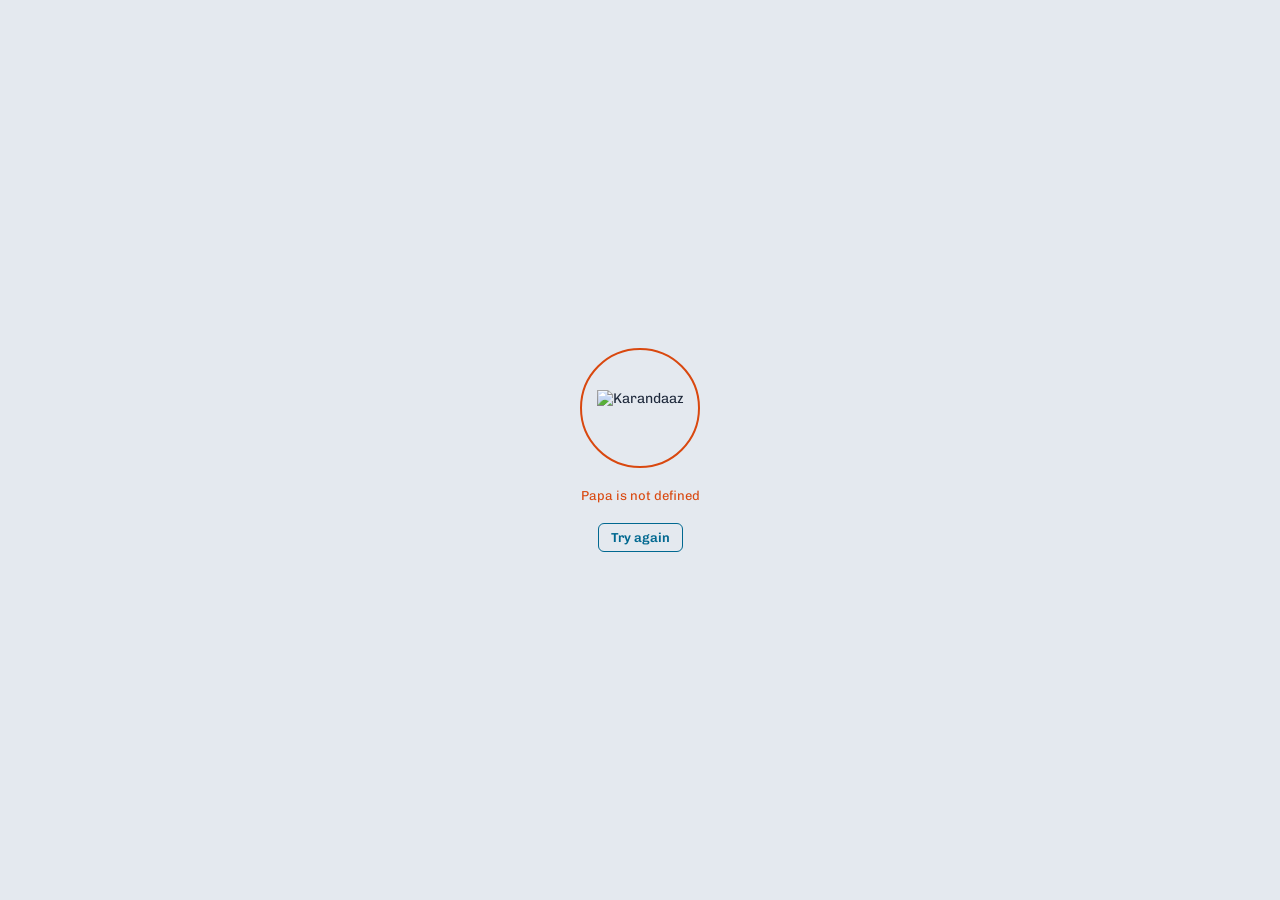
==== commit e7f27629: "Add files via upload" ====
--- a/index.html
+++ b/index.html
@@ -3,375 +3,259 @@
 <head>
     <meta charset="UTF-8">
     <meta name="viewport" content="width=device-width, initial-scale=1.0">
-    <title>Karandaaz HR Portal</title>
-    <link href="https://fonts.googleapis.com/css2?family=Chivo:wght@400;500;600;700;900&display=swap" rel="stylesheet">
-    <link rel="stylesheet" href="styles.css"> <!-- Reusing your existing theme -->
-    
-    <!-- PDF Generation Library -->
-    <script src="https://cdnjs.cloudflare.com/ajax/libs/html2pdf.js/0.10.1/html2pdf.bundle.min.js"></script>
-    
-    <style>
-        /* Specific Portal  Styles */
-        .login-gate {
-            position: fixed; top: 0; left: 0; width: 100%; height: 100%;
-            background: var(--bg-page); z-index: 9999;
-            display: flex; flex-direction: column; align-items: center; justify-content: center;
-        }
-        .login-box {
-            background: var(--bg-card); padding: 40px; border-radius: 12px;
-            box-shadow: var(--card-shadow); text-align: center; border: 1px solid var(--border-color);
-            width: 90%; max-width: 400px;
-        }
-        .cnic-input {
-            width: 100%; padding: 12px; margin: 20px 0; border-radius: 6px;
-            border: 1px solid var(--border-color); background: transparent;
-            color: var(--text-primary); font-size: 1.1rem; text-align: center; letter-spacing: 2px;
-        }
-        .login-btn {
-            background: var(--krn-blue); color: white; border: none; padding: 12px 24px;
-            border-radius: 6px; font-weight: bold; cursor: pointer; width: 100%; font-size: 1rem;
-        }
-        
-        /* Bento Grid */
-        .bento-card {
-            background: var(--bg-card); border: 1px solid var(--border-color);
-            border-radius: 12px; padding: 20px; box-shadow: var(--card-shadow);
-            display: flex; flex-direction: column; position: relative; align-self: start;
-        }
-        .locked-card { opacity: 0.6 !important; filter: grayscale(100%) !important; pointer-events: none !important; position: relative !important; }
-        .locked-overlay {
-            position: absolute; top: 0; left: 0; width: 100%; height: 100%;
-            display: flex; flex-direction: column; align-items: center; justify-content: center;
-            background: rgba(0,0,0,0.05); border-radius: 12px; backdrop-filter: blur(2px);
-        }
- /* Pill Toggle Switch */
-.theme-switch {
-  position: relative;
-  display: inline-block;
-  width: 46px;
-  height: 24px;
-}
-.theme-switch input { 
-  opacity: 0;
-  width: 0;
-  height: 0;
-}
-.theme-slider {
-  position: absolute;
-  cursor: pointer;
-  top: 0; left: 0; right: 0; bottom: 0;
-  background-color: #cbd5e1;
-  transition: .4s;
-  border-radius: 24px;
-}
-.theme-slider:before {
-  position: absolute;
-  content: "";
-  height: 18px; width: 18px;
-  left: 3px; bottom: 3px;
-  background-color: white;
-  transition: .4s;
-  border-radius: 50%;
-}
-input:checked + .theme-slider {
-  background-color: #0284c7;
-}
-input:checked + .theme-slider:before {
-  transform: translateX(22px);
-}
-/* Let this page scroll vertically — the shared theme sets
-   body { overflow: hidden } for a different, fixed-height page,
-   which would clip bento cards on shorter viewports here. */
-  body { overflow-y: auto !important; }
-
-  /* Formatting for Login Inputs */
-  .login-input {
-      width: 100%;
-      padding: 12px 15px;
-      margin-bottom: 15px;
-      font-size: 1rem;
-      border: 1px solid #ccc;
-      border-radius: 8px;
-      box-sizing: border-box;
-      background: #fff;
-      color: #333;
-      transition: border-color 0.2s, box-shadow 0.2s;
-  }
-  .login-input:focus {
-      outline: none;
-      border-color: #005A9C;
-      box-shadow: 0 0 0 2px rgba(0, 90, 156, 0.2);
-  }
-
-  /* Brand typeface (Chivo) for numerals — shared styles.css still lists
-     Oswald first as a fallback chain used by other pages. */
-  .val-num, .val-num-inline, .val-unit { font-family: 'Chivo', Calibri, sans-serif !important; }
-
-  /* ---------------- Sidebar shell (Option B layout) ---------------- */
-  .dashboard-shell { display: flex; align-items: flex-start; min-height: 100vh; }
-  .sidebar {
-      flex: 0 0 280px; background: var(--krn-blue); color: #ffffff;
-      padding: 32px 22px; box-sizing: border-box;
-      display: flex; flex-direction: column; gap: 24px;
-      position: sticky; top: 0; min-height: 100vh;
-  }
-  .sidebar-logo { height: 26px; width: auto; display: block; align-self: flex-start; }
-  .sidebar-identity { display: flex; align-items: center; gap: 12px; }
-  .sidebar-avatar {
-      display: inline-flex; align-items: center; justify-content: center;
-      width: 44px; height: 44px; border-radius: 50%;
-      background: rgba(255,255,255,0.15);
-      font-family: 'Chivo', sans-serif; font-weight: 700; font-size: 0.9rem;
-      flex-shrink: 0;
-  }
-  .sidebar-name { font-family: 'Chivo', sans-serif; font-weight: 700; font-size: 1rem; }
-  .sidebar-meta { font-size: 0.72rem; color: #bcdcee; margin-top: 2px; }
-  .sidebar-position { margin-top: 6px; font-size: 0.85rem; line-height: 1.4; }
-  .sidebar-joined { font-size: 0.72rem; color: #bcdcee; margin-top: 4px; }
-  .sidebar-divider { height: 1px; background: rgba(255,255,255,0.18); }
-  .sidebar-details-label {
-      font-size: 0.68rem; font-weight: 700; text-transform: uppercase;
-      letter-spacing: 0.5px; color: #9fcbe0; margin-bottom: 10px;
-  }
-  .sidebar-detail-row {
-      display: flex; justify-content: space-between; align-items: baseline;
-      padding: 9px 0; border-bottom: 1px solid rgba(255,255,255,0.14);
-  }
-  .sidebar-detail-row:last-child { border-bottom: none; }
-  .sidebar-detail-label { font-size: 0.78rem; color: #d7ecf6; }
-  .sidebar-detail-value { font-family: 'Chivo', sans-serif; font-weight: 600; font-size: 0.84rem; color: #ffffff; }
-  .sidebar-theme-toggle { margin-top: auto; display: flex; align-items: center; gap: 10px; cursor: pointer; color: #d7ecf6; font-size: 0.75rem; }
-  .sidebar-logout {
-      display: flex; align-items: center; gap: 8px; background: rgba(255,255,255,0.1);
-      border: none; border-radius: 8px; padding: 9px 12px; cursor: pointer;
-      color: #ffffff; font-size: 0.78rem; font-weight: 600; font-family: inherit;
-      width: 100%; box-sizing: border-box; text-align: left;
-  }
-  .sidebar-logout:hover { background: rgba(255,255,255,0.18); }
-
-  /* The brand blue is identical in light and dark theme, which reads as
-     too bright next to dark mode's near-black cards — use a deeper navy
-     for the sidebar specifically when dark mode is active. */
-  body.dark-mode .sidebar { background: #00394f; }
-
-  /* ---------------- Main content + clickable cards ---------------- */
-  .dashboard-main { flex: 1 1 auto; padding: 36px 40px; box-sizing: border-box; min-width: 0; }
-  .main-grid { display: grid; grid-template-columns: 1fr 1fr; gap: 24px; max-width: 1160px; align-items: start; }
-  .click-card {
-      all: unset; box-sizing: border-box; width: 100%; align-self: start;
-      display: flex; flex-direction: column; text-align: left; cursor: pointer; font-family: inherit;
-      background: var(--bg-card); border: 1px solid var(--border-color); border-radius: 14px;
-      padding: 22px; box-shadow: var(--card-shadow);
-      transition: box-shadow .15s ease;
-  }
-  .click-card:hover { box-shadow: 0 8px 20px rgba(0,0,0,0.12); }
-  .click-card:focus-visible { outline: 2px solid var(--krn-blue); outline-offset: 2px; box-shadow: 0 8px 20px rgba(0,0,0,0.12); }
-  .card-header-row {
-      display: flex; align-items: center; justify-content: space-between;
-      margin-bottom: 14px; padding-bottom: 10px; border-bottom: 1px solid var(--border-color);
-  }
-  .card-header-row h3 { margin: 0; font-size: 1rem; color: var(--text-primary); }
-  .card-chevron { flex-shrink: 0; color: var(--text-secondary); }
-
-  @media (max-width: 900px) {
-      .dashboard-shell { flex-direction: column; }
-      .sidebar { position: static; min-height: unset; flex: 0 0 auto; width: 100%; }
-      .main-grid { grid-template-columns: 1fr; max-width: none; }
-  }
-</style>
+    <title>Karandaaz Pakistan — Budget vs Actual</title>
+
+    <link rel="preconnect" href="https://fonts.googleapis.com">
+    <link rel="preconnect" href="https://fonts.gstatic.com" crossorigin>
+    <link href="https://fonts.googleapis.com/css2?family=Chivo:wght@300..700&family=Oswald:wght@400..700&display=swap" rel="stylesheet">
+
+    <!-- Bump ?v= on every deploy so browsers pick up the new files -->
+    <link rel="stylesheet" href="bva.css?v=2026.09.24">
 </head>
-<body class="light-mode">
-
-    <!-- CNIC LOGIN GATE -->
-    <div id="loginScreen" class="login-gate">
-        <div class="login-box">
-            <img src="https://www.karandaaz.com.pk/_next/static/media/navbar-logo.0ebe1390.svg" alt="Karandaaz" style="height: 40px; margin-bottom: 20px;">
-            <h2 style="margin: 0; color: var(--text-primary);">Employee Portal</h2>
-            <p style="font-size: 0.85rem; color: var(--text-secondary);">Enter your CNIC (Without Dashes) to access your secure data.</p>
-            <div style="margin-bottom: 25px;">
-                <input type="text" id="empCodeInput" placeholder="Employee Code (e.g., KRN001)" class="login-input" required />
-                <input type="text" id="cnicInput" placeholder="CNIC (e.g., 12345-1234567-1)" class="login-input" style="margin-bottom: 0;" required />
-            </div>
-            <button class="login-btn" onclick="authenticateUser()">Secure Login &rarr;</button>
-            <div id="loginError" style="color: var(--krn-orange); font-size: 0.8rem; margin-top: 10px; display: none;">CNIC not found. Please verify and try again.</div>
-        </div>
+<body class="view-summary light-mode">
+
+<div id="hoverTooltip" class="hover-tooltip" role="tooltip"></div>
+
+<!-- Loading / error screen -->
+<!-- Logo: save the SVG to assets/karandaaz-logo.svg. The onerror fallback uses the website copy until then. -->
+<div id="loadingOverlay" class="loading-overlay" aria-live="polite">
+    <div class="loader-content">
+        <div class="logo-container">
+            <div class="app-spinner"></div>
+            <img src="assets/karandaaz-logo.svg" alt="Karandaaz" class="loader-logo brand-logo" onerror="this.onerror=null;this.src='https://www.karandaaz.com.pk/_next/static/media/navbar-logo.0ebe1390.svg'">
+        </div>
+        <p id="loaderStatusText" class="loader-status-text">Loading…</p>
+        <button id="btnRetry" class="btn btn-outline" type="button" hidden>Try again</button>
     </div>
-
-    <!-- MAIN PORTAL DASHBOARD (Hidden until login) -->
-    <div id="dashboardScreen" style="display: none;">
-    <div class="dashboard-shell">
-
-        <!-- SIDEBAR -->
-        <aside class="sidebar" aria-label="Employee summary">
-            <img class="sidebar-logo" alt="Karandaaz" src="[data-uri]">
-
-            <div class="sidebar-identity">
-                <span class="sidebar-avatar" id="empInitials">&mdash;</span>
-                <div>
-                    <div class="sidebar-name" id="empNameDisplay">Employee Name</div>
-                    <div class="sidebar-meta">Grade <span id="empGradeDisplay">0</span> &middot; <span id="empCodeDisplay">&mdash;</span></div>
-                </div>
-            </div>
-
+</div>
+
+<div class="dashboard-container">
+
+    <!-- HEADER -->
+    <header class="header-banner">
+        <div class="header-left">
+            <div class="header-logo">
+                <img src="assets/karandaaz-logo.svg" alt="Karandaaz Pakistan" class="brand-logo" onerror="this.onerror=null;this.src='https://www.karandaaz.com.pk/_next/static/media/navbar-logo.0ebe1390.svg'">
+            </div>
+            <div class="header-title-group">
+                <h1>Budget vs Actual</h1>
+                <div class="header-selectors">
+                    <label class="visually-hidden" for="yearDropdown">Fiscal year</label>
+                    <select id="yearDropdown" class="select-bare"></select>
+                    <span class="divider" aria-hidden="true">|</span>
+                    <label class="visually-hidden" for="donorDropdown">Donor</label>
+                    <select id="donorDropdown" class="select-bare"></select>
+                </div>
+                <div class="as-of-row">
+                    <span id="asOfStamp" class="as-of-stamp"></span>
+                    <button id="dataCheckChip" class="data-check-chip" type="button" hidden></button>
+                </div>
+            </div>
+        </div>
+
+        <div class="header-right">
+            <div class="header-kpis">
+                <div class="kpi">
+                    <div class="kpi-label">FY budget</div>
+                    <div class="kpi-value" id="kpiBudget"></div>
+                </div>
+                <div class="kpi">
+                    <div class="kpi-label">FY actual</div>
+                    <div class="kpi-value actual" id="kpiActual"></div>
+                </div>
+                <div class="kpi">
+                    <div class="kpi-label">FY variance</div>
+                    <div class="kpi-value" id="kpiVariance"></div>
+                    <div class="kpi-sub" id="kpiVarianceSub"></div>
+                </div>
+                <div class="kpi">
+                    <div class="kpi-label">FY utilisation</div>
+                    <div class="kpi-value" id="kpiUtil"></div>
+                    <div class="kpi-sub" id="kpiUtilSub"></div>
+                </div>
+            </div>
+            <button id="themeToggle" class="theme-toggle" type="button" aria-pressed="false" aria-label="Dark mode">
+                <span id="themeLabel">Light</span>
+                <span class="switch-track"><span class="switch-thumb"></span></span>
+            </button>
+        </div>
+    </header>
+
+    <!-- MAIN LAYOUT -->
+    <main class="main-layout-wrapper">
+
+        <!-- Summary panel (full width in summary view, narrow sidebar in details view) -->
+        <section id="summaryPanel" aria-label="Summary">
+            <div class="summary-split-layout">
+
+                <div class="summary-left-col">
+                    <div class="card controls-block">
+                        <div class="controls-head">
+                            <span class="controls-title">View</span>
+                            <button id="btnBackToSummary" class="btn btn-outline btn-small" type="button" hidden>Back to summary</button>
+                        </div>
+                        <div class="control-group-row">
+                            <div class="segmented" role="group" aria-label="Granularity">
+                                <button type="button" class="seg-btn" data-granularity="Monthly">Monthly</button>
+                                <button type="button" class="seg-btn" data-granularity="Quarterly">Quarterly</button>
+                                <button type="button" class="seg-btn" data-granularity="Yearly">Yearly</button>
+                            </div>
+                            <div class="segmented" role="group" aria-label="Period type">
+                                <button type="button" class="seg-btn" data-viewmode="Period">Period</button>
+                                <button type="button" class="seg-btn" data-viewmode="QTD">QTD</button>
+                                <button type="button" class="seg-btn" data-viewmode="YTD">YTD</button>
+                            </div>
+                        </div>
+                        <label class="visually-hidden" for="periodDropdown">Period</label>
+                        <select id="periodDropdown" class="select-input"></select>
+                    </div>
+
+                    <div class="card period-card">
+                        <h2 class="card-title" id="periodCaption"></h2>
+                        <div class="period-kpis">
+                            <div class="kpi">
+                                <div class="kpi-label">Budget</div>
+                                <div class="kpi-value" id="periodBudget"></div>
+                            </div>
+                            <div class="kpi">
+                                <div class="kpi-label">Actual</div>
+                                <div class="kpi-value actual" id="periodActual"></div>
+                            </div>
+                            <div class="kpi">
+                                <div class="kpi-label">Variance</div>
+                                <div class="kpi-value" id="periodVariance"></div>
+                            </div>
+                        </div>
+                        <div id="periodBullet"></div>
+                        <h3 class="section-label">By donor</h3>
+                        <div id="periodDonorBars"></div>
+                    </div>
+
+                    <div class="card eod-card" id="eodCard"></div>
+                </div>
+
+                <div class="card summary-right-card">
+                    <div class="card-header-row">
+                        <h2 class="card-title">Departmental spend</h2>
+                        <div class="status-legend" aria-label="Status key">
+                            <span><i class="status-dot status-ontrack"></i>On track</span>
+                            <span><i class="status-dot status-behind"></i>Behind pace</span>
+                            <span><i class="status-dot status-over"></i>Over budget</span>
+                            <span><i class="pace-key"></i>Plan to date</span>
+                        </div>
+                    </div>
+                    <p class="table-note">M PKR. Variance is budget minus actual; figures in brackets are over budget. Select a department to drill in.</p>
+                    <div class="table-wrapper">
+                        <table class="detail-table summary-table">
+                            <thead>
+                                <tr>
+                                    <th>Department</th>
+                                    <th>Trend</th>
+                                    <th class="n">Budget</th>
+                                    <th class="n">Actual</th>
+                                    <th class="n">Variance</th>
+                                    <th>Utilisation</th>
+                                </tr>
+                            </thead>
+                            <tbody id="summaryTableBody"></tbody>
+                            <tfoot id="summaryTableFoot"></tfoot>
+                        </table>
+                    </div>
+                </div>
+
+            </div>
+        </section>
+
+        <!-- Details panel -->
+        <section id="detailsPanel" aria-label="Department details">
+            <div class="card details-dept-card">
+                <div class="card-header-row">
+                    <h2 class="card-title">Departments</h2>
+                    <label class="visually-hidden" for="sortDept">Sort departments</label>
+                    <select class="select-mini" id="sortDept">
+                        <option value="Spend">Highest spend</option>
+                        <option value="Variance">Most over budget</option>
+                    </select>
+                </div>
+                <div class="dept-grid-container" id="deptListContainer"></div>
+            </div>
+
+            <div class="card details-overview-card">
+                <div class="card-header-row">
+                    <h2 class="card-title" id="card3Title">Department</h2>
+                    <label class="visually-hidden" for="sortStream">Sort streams</label>
+                    <select class="select-mini" id="sortStream">
+                        <option value="Spend">Highest spend</option>
+                        <option value="Variance">Most over budget</option>
+                    </select>
+                </div>
+                <div class="overview-top">
+                    <div id="deptBullet"></div>
+                    <div id="deptDonorBars"></div>
+                </div>
+                <h3 class="section-label">Streams — select one to see its accounts</h3>
+                <div class="stream-grid-container" id="streamListContainer"></div>
+            </div>
+        </section>
+
+    </main>
+</div>
+
+<!-- Account drill-down -->
+<div id="streamModal" class="modal" role="dialog" aria-modal="true" aria-labelledby="modalStreamTitle" aria-hidden="true">
+    <div class="modal-content">
+        <div class="modal-header">
             <div>
-                <div class="sidebar-position" id="empPositionDisplay">&mdash;</div>
-                <div class="sidebar-joined">Joined <span id="empJoinDisplay">&mdash;</span></div>
-            </div>
-
-            <div class="sidebar-divider"></div>
-
+                <h2 id="modalStreamTitle" class="modal-title"></h2>
+                <p id="modalStreamSubtitle" class="modal-subtitle"></p>
+            </div>
+            <div class="modal-controls">
+                <label class="visually-hidden" for="modalSearch">Search accounts</label>
+                <input type="search" id="modalSearch" class="search-box" placeholder="Search accounts or codes">
+                <a href="staff.html" id="btnStaffLink" class="btn btn-solid" hidden>Open HR portal</a>
+                <button id="btnExportModal" class="btn btn-outline" type="button">Export CSV</button>
+                <button class="close-btn" type="button" data-close-modal aria-label="Close">&times;</button>
+            </div>
+        </div>
+        <div id="modalSummaryStats" class="stat-grid"></div>
+        <p class="table-note">Monthly actuals, totals and budget in M PKR.</p>
+        <div class="table-wrapper">
+            <table class="detail-table">
+                <thead id="modalTableHead"></thead>
+                <tbody id="modalTableBody"></tbody>
+            </table>
+        </div>
+    </div>
+</div>
+
+<!-- Data checks -->
+<div id="auditModal" class="modal" role="dialog" aria-modal="true" aria-labelledby="auditTitle" aria-hidden="true">
+    <div class="modal-content modal-wide">
+        <div class="modal-header">
             <div>
-                <div class="sidebar-details-label">Employee Details</div>
-                <div id="sidebarDetailsList"><!-- Compensation rows injected by JS --></div>
-            </div>
-
-            <label class="sidebar-theme-toggle">
-                <svg aria-hidden="true" width="14" height="14" viewBox="0 0 24 24" fill="none" stroke="currentColor" stroke-width="1.8" stroke-linecap="round"><circle cx="12" cy="12" r="4"></circle><path d="M12 2v2M12 20v2M4.2 4.2l1.4 1.4M18.4 18.4l1.4 1.4M2 12h2M20 12h2M4.2 19.8l1.4-1.4M18.4 5.6l1.4-1.4"></path></svg>
-                <span class="theme-switch" style="width: 38px; height: 20px;">
-                    <input type="checkbox" id="themeToggleCheckbox" onchange="toggleTheme()" aria-label="Toggle dark mode">
-                    <span class="theme-slider"></span>
-                </span>
-                <svg aria-hidden="true" width="14" height="14" viewBox="0 0 24 24" fill="none" stroke="currentColor" stroke-width="1.8" stroke-linecap="round" stroke-linejoin="round"><path d="M20 14.5A8 8 0 1 1 9.5 4a6.5 6.5 0 0 0 10.5 10.5z"></path></svg>
-                <span id="themeLabel" style="font-weight: bold; letter-spacing: 0.5px;">LIGHT</span>
-            </label>
-            <button type="button" class="sidebar-logout" onclick="logoutUser()">
-                <svg aria-hidden="true" width="15" height="15" viewBox="0 0 24 24" fill="none" stroke="currentColor" stroke-width="1.8" stroke-linecap="round" stroke-linejoin="round"><path d="M9 21H5a2 2 0 0 1-2-2V5a2 2 0 0 1 2-2h4"></path><path d="M16 17l5-5-5-5"></path><path d="M21 12H9"></path></svg>
-                Log Out
-            </button>
-        </aside>
-
-        <!-- MAIN CONTENT -->
-        <main class="dashboard-main">
-          <div class="main-grid">
-
-            <!-- 1. Provident Fund -->
-            <button type="button" class="click-card" id="pfCard" onclick="openPFModal()" title="Click for Monthly Ledger">
-                <div class="card-header-row">
-                    <h3>Provident Fund</h3>
-                    <svg class="card-chevron" aria-hidden="true" width="16" height="16" viewBox="0 0 24 24" fill="none" stroke="currentColor" stroke-width="2" stroke-linecap="round" stroke-linejoin="round"><path d="M9 6l6 6-6 6"></path></svg>
-                </div>
-                <div class="val" style="margin-bottom: 15px;"><span class="val-unit">Net Closing Balance (PKR)</span><span class="val-num" id="pfTotal">0</span></div>
-                <div style="display: grid; grid-template-columns: 1fr 1fr; gap: 10px; font-size: 0.75rem;">
-                    <div><span style="color: var(--text-secondary);">Employee Cont.</span><br><strong id="pfEmployee" style="color: var(--text-primary);">0</strong></div>
-                    <div id="pfEmployerBox"><span style="color: var(--text-secondary);">Employer Cont.</span><br><strong id="pfEmployer" style="color: var(--text-primary);">0</strong></div>
-                    <div><span style="color: var(--text-secondary);">Acc. Profits</span><br><strong id="pfProfit" style="color: var(--krn-green);">0</strong></div>
-                    <div><span style="color: var(--text-secondary);">Total Withdrawals</span><br><strong id="pfWithdrawal" style="color: var(--krn-orange);">0</strong></div>
-                </div>
-            </button>
-
-            <!-- 2. Gratuity -->
-            <button type="button" class="click-card" id="gratuityCard" onclick="openGratuityModal()" title="Click for accrual detail">
-                <div class="card-header-row">
-                    <h3>Gratuity Payable</h3>
-                    <svg class="card-chevron" aria-hidden="true" width="16" height="16" viewBox="0 0 24 24" fill="none" stroke="currentColor" stroke-width="2" stroke-linecap="round" stroke-linejoin="round"><path d="M9 6l6 6-6 6"></path></svg>
-                </div>
-                <div style="display: flex; justify-content: space-between; align-items: flex-end;">
-                    <div class="val"><span class="val-unit">Accrued Amount (PKR)</span><span class="val-num" id="gratuityTotal">0</span></div>
-                    <div id="gratuityBreakdown" style="text-align: right; font-size: 0.75rem;">
-                        <!-- Breakdown injected by JS -->
-                    </div>
-                </div>
-                <div style="height: 8px; background: rgba(0,0,0,0.08); border-radius: 4px; margin-top: 16px; display: flex; overflow: hidden;">
-                    <div id="gratuityBarOpening" style="width: 0%; background: var(--krn-blue);"></div>
-                    <div id="gratuityBarAccrual" style="width: 0%; background: var(--krn-light-blue);"></div>
-                </div>
-                <div style="display: flex; justify-content: space-between; font-size: 0.68rem; color: var(--text-secondary); margin-top: 6px;">
-                    <span>Opening</span><span>FY Accrual</span>
-                </div>
-                <div style="font-size: 0.72rem; color: var(--text-secondary); margin-top: 14px;">
-                    <strong id="gratuityTenure" style="color: var(--text-primary);">&mdash;</strong> of service &middot; accrues at Base Salary &times; 4.17% / month
-                </div>
-            </button>
-
-            <!-- 3. Training & Development -->
-            <button type="button" class="click-card" id="trainingCard" onclick="openTrainingModal()" title="Click for accrual detail">
-                <div class="card-header-row">
-                    <h3>Accrued Training Budget</h3>
-                    <svg class="card-chevron" aria-hidden="true" width="16" height="16" viewBox="0 0 24 24" fill="none" stroke="currentColor" stroke-width="2" stroke-linecap="round" stroke-linejoin="round"><path d="M9 6l6 6-6 6"></path></svg>
-                </div>
-                <div style="display: flex; justify-content: space-between; align-items: flex-end;">
-                    <div class="val"><span class="val-unit">Available Limit (PKR)</span><span class="val-num" id="trainAvailable">0</span></div>
-                    <div style="text-align: right; font-size: 0.75rem;">
-                        <span style="color: var(--text-secondary);">Accrued:</span> <strong id="trainAccrued">0</strong><br>
-                        <span style="color: var(--text-secondary);">Utilized:</span> <strong id="trainUtilized">0</strong>
-                    </div>
-                </div>
-                <div style="height: 8px; background: rgba(0,0,0,0.08); border-radius: 4px; margin-top: 16px; overflow: hidden;">
-                    <div id="trainUtilBar" style="height: 100%; width: 0%; background: var(--krn-orange); border-radius: 4px;"></div>
-                </div>
-                <div style="display: flex; justify-content: space-between; font-size: 0.68rem; color: var(--text-secondary); margin-top: 6px;">
-                    <span id="trainUtilPercent">0% utilized</span>
-                    <span>Entitlement: <strong id="trainEntitlement" style="color: var(--text-primary);">0</strong></span>
-                </div>
-                <div id="trainingWarning" style="display: none; background: rgba(249, 115, 22, 0.1); color: var(--krn-orange); padding: 8px; border-radius: 4px; font-size: 0.7rem; margin-top: 15px; border: 1px solid var(--krn-orange); text-align: left;">
-                    <strong>Advance Utilized:</strong> You have dipped into un-accrued funds. A Training Bond is currently active.
-                </div>
-            </button>
-
-            <!-- 4. Salary Advances -->
-            <button type="button" class="click-card" id="advancesCard" title="Click for advances ledger">
-                <div class="card-header-row">
-                    <h3>Salary Advances</h3>
-                    <svg class="card-chevron" aria-hidden="true" width="16" height="16" viewBox="0 0 24 24" fill="none" stroke="currentColor" stroke-width="2" stroke-linecap="round" stroke-linejoin="round"><path d="M9 6l6 6-6 6"></path></svg>
-                </div>
-                <div style="font-size: 0.75rem; color: var(--text-secondary); margin-bottom: 5px; display: flex; align-items: center;">
-                    Max Available Limit (PKR)
-                    <span style="margin-left:5px; cursor:help; font-size:0.9rem;" title="Calculation: Min(Base Salary × 5, PF Balance × 60%) minus active advances. Maximum 3 active advances allowed.">&#8505;&#65039;</span>
-                </div>
-                <div class="val-num" id="advLimit" style="margin-bottom: 4px;">0</div>
-                <div style="font-size: 0.68rem; color: var(--text-secondary); margin-bottom: 15px;">Capped by: <strong id="advCapReason" style="color: var(--text-primary);">&mdash;</strong></div>
-                <div id="activeAdvancesContainer">
-                    <!-- Progress bars injected by JS -->
-                </div>
-            </button>
-
-            <!-- 5. Expense Claims — temporarily hidden from the UI (per request).
-                 The data (Expenses.csv), API field (myExpenses), rendering logic
-                 in portal_app.js, and the openExpensesModal() modal are all still
-                 fully intact — nothing else needs to change to bring this back.
-                 To re-enable: uncomment the <button> block below.
-            <button type="button" class="click-card" id="expensesCard" onclick="openExpensesModal()" title="Click for claim history">
-                <div class="card-header-row">
-                    <h3>Expense Claims</h3>
-                    <svg class="card-chevron" aria-hidden="true" width="16" height="16" viewBox="0 0 24 24" fill="none" stroke="currentColor" stroke-width="2" stroke-linecap="round" stroke-linejoin="round"><path d="M9 6l6 6-6 6"></path></svg>
-                </div>
-                <div class="val" style="margin-bottom: 15px;"><span class="val-unit">Reimbursed (PKR)</span><span class="val-num" id="expPaidTotal">0</span></div>
-                <div style="display: flex; justify-content: space-between; align-items: baseline; font-size: 0.75rem;">
-                    <span style="color: var(--text-secondary);">Pending: <strong id="expPendingCount" style="color: var(--text-primary);">0</strong> claim(s)</span>
-                    <strong id="expPendingAmount" style="color: var(--krn-orange);">0</strong>
-                </div>
-            </button>
-            -->
-
-            <!-- 6. Tax Certificate -->
-            <div class="bento-card">
-                <h3 style="margin: 0 0 15px 0; color: var(--text-primary); font-size: 1rem; border-bottom: 1px solid var(--border-color); padding-bottom: 10px;">Tax Certificates</h3>
-                <p style="font-size: 0.8rem; color: var(--text-secondary); margin-top: 0;">Generate your official Section 149 Tax Deduction Certificate.</p>
-                <select id="taxYearSelect" style="width: 100%; padding: 8px; border-radius: 4px; border: 1px solid var(--border-color); background: var(--bg-page); color: var(--text-primary); margin-bottom: 15px;">
-                    <option value="FY2027">July 2026 - June 2027</option>
-                    <option value="FY2026">July 2025 - June 2026</option>
-                </select>
-                <button onclick="generateTaxPDF()" style="background: transparent; color: var(--krn-blue); border: 1px solid var(--krn-blue); padding: 8px; border-radius: 4px; cursor: pointer; font-weight: bold; width: 100%;">Generate PDF &darr;</button>
-            </div>
-
-            <!-- 7. Lease Finance Limit -->
-            <div class="bento-card" id="leaseCard">
-                <h3 style="margin: 0 0 15px 0; color: var(--text-primary); font-size: 1rem; border-bottom: 1px solid var(--border-color); padding-bottom: 10px;">Lease Finance Limit</h3>
-                <div class="val"><span class="val-unit">Max Vehicle Lease (PKR)</span><span class="val-num" id="leaseLimit">0</span></div>
-                <div style="font-size: 0.75rem; color: var(--text-secondary); margin-top: 10px;">Calculation: (PF + Gratuity) - (Advances + Overage Training)</div>
-            </div>
-
-          </div>
-        </main>
-
+                <h2 id="auditTitle" class="modal-title">Data checks</h2>
+                <p class="modal-subtitle">Actuals placed without an exact account-code match, files that don't belong to this year, and the reconciliation to source.</p>
+            </div>
+            <div class="modal-controls">
+                <button id="btnExportAudit" class="btn btn-outline" type="button">Export CSV</button>
+                <button class="close-btn" type="button" data-close-modal aria-label="Close">&times;</button>
+            </div>
+        </div>
+        <div id="auditSummary" class="stat-grid"></div>
+        <div class="table-wrapper">
+            <table class="detail-table audit-table">
+                <thead>
+                    <tr><th>Level</th><th>Source</th><th>Item</th><th class="n">M PKR</th><th>Placed in</th><th>Why</th></tr>
+                </thead>
+                <tbody id="auditTableBody"></tbody>
+            </table>
+        </div>
     </div>
-    </div>
-
-    <!-- Hidden Template for PDF Rendering -->
-    <div id="pdfTemplate" style="display: none; padding: 40px; background: white; color: black; font-family: Arial, sans-serif;">
-        <!-- Javascript will inject the official certificate HTML here before calling html2pdf -->
-    </div>
-
-    <script src="portal_app.js"></script>
+</div>
+
+<script src="https://cdnjs.cloudflare.com/ajax/libs/PapaParse/5.4.1/papaparse.min.js"></script>
+<script src="common.js?v=2026.09.24"></script>
+<script src="bva-data.js?v=2026.09.24"></script>
+<script src="app.js?v=2026.09.24"></script>
 </body>
 </html>
--- a/bva.css
+++ b/bva.css
@@ -0,0 +1,443 @@
+/* ==========================================================================
+   Karandaaz Pakistan — Budget vs Actual dashboard styles
+   Only index.html uses this file. staff.html keeps using styles.css.
+   ========================================================================== */
+
+/* ---------- Tokens ---------- */
+:root {
+    --font-body: 'Chivo', 'Segoe UI', system-ui, -apple-system, Roboto, Arial, sans-serif;
+    --font-num: 'Oswald', 'Arial Narrow', 'Segoe UI', sans-serif;
+
+    --radius-card: 10px;
+    --radius-ctrl: 6px;
+    --radius-bar: 3px;
+
+    --fs-xs: 0.75rem;    /* 12px — floor for any text */
+    --fs-sm: 0.8125rem;  /* 13px */
+    --fs-md: 0.875rem;   /* 14px */
+    --fs-lg: 1rem;
+
+    --krn-blue: #006890;
+    --krn-sky: #4a96d2;
+}
+
+/* Dark is the base; body.light-mode overrides. */
+body {
+    --bg-page: #131619;
+    --bg-card: #1c2024;
+    --bg-sunken: #171a1e;
+    --text-primary: #eef2f6;
+    --text-secondary: #9aa4ae;
+    --border-color: #2f363e;
+    --accent: #5bb8de;            /* brand blue lifted for contrast on dark */
+    --accent-soft: rgba(91, 184, 222, 0.14);
+    --track: #2a3037;
+    --card-shadow: 0 6px 18px rgba(0, 0, 0, 0.28);
+
+    --ok: #34c38f;
+    --behind: #f2b632;
+    --over: #ff7a45;
+    --neutral: #6b7580;
+}
+body.light-mode {
+    --bg-page: #e4e9ef;
+    --bg-card: #f9fbfc;
+    --bg-sunken: #eef2f6;
+    --text-primary: #1e293b;
+    --text-secondary: #4b5a6c;
+    --border-color: #cfd8e3;
+    --accent: #006890;
+    --accent-soft: rgba(0, 104, 144, 0.09);
+    --track: #dde4ec;
+    --card-shadow: 0 3px 10px rgba(15, 30, 50, 0.06);
+
+    --ok: #0f7b55;
+    --behind: #b07c00;
+    --over: #d9480f;
+    --neutral: #8a96a3;
+}
+
+/* ---------- Base ---------- */
+* { box-sizing: border-box; }
+html { font-size: 16px; }
+body {
+    margin: 0;
+    padding: 10px 14px;
+    font-family: var(--font-body);
+    font-weight: 400;
+    font-size: var(--fs-md);
+    color: var(--text-primary);
+    background: var(--bg-page);
+    overflow: hidden;   /* desktop: panels scroll, not the page */
+    transition: background-color 0.25s ease, color 0.25s ease;
+}
+h1, h2, h3, p { margin: 0; }
+button, select, input { font: inherit; color: inherit; }
+[hidden] { display: none !important; }
+.visually-hidden {
+    position: absolute !important; width: 1px; height: 1px; overflow: hidden;
+    clip: rect(0 0 0 0); white-space: nowrap;
+}
+:focus-visible { outline: 2px solid var(--accent); outline-offset: 2px; }
+
+::-webkit-scrollbar { width: 6px; height: 6px; }
+::-webkit-scrollbar-track { background: transparent; }
+::-webkit-scrollbar-thumb { background: var(--border-color); border-radius: 6px; }
+
+.num { font-family: var(--font-num); font-variant-numeric: tabular-nums; }
+.unit { font-size: var(--fs-xs); color: var(--text-secondary); margin-left: 4px; font-family: var(--font-body); }
+.n { text-align: right; font-variant-numeric: tabular-nums; white-space: nowrap; }
+.is-over, .is-over .num { color: var(--over) !important; }
+.actual, .actual .num { color: var(--accent); }
+
+.card {
+    background: var(--bg-card);
+    border: 1px solid var(--border-color);
+    border-radius: var(--radius-card);
+    box-shadow: var(--card-shadow);
+    padding: 14px 16px;
+    min-width: 0;
+}
+.card-title { font-size: var(--fs-lg); font-weight: 600; color: var(--text-primary); }
+.card-header-row { display: flex; justify-content: space-between; align-items: center; gap: 12px; flex-wrap: wrap; margin-bottom: 8px; }
+.section-label { font-size: var(--fs-sm); font-weight: 600; color: var(--text-secondary); margin: 14px 0 8px; }
+.table-note { font-size: var(--fs-xs); color: var(--text-secondary); margin: 2px 0 10px; line-height: 1.4; }
+.empty-note { font-size: var(--fs-sm); color: var(--text-secondary); padding: 14px 4px; text-align: center; }
+
+/* ---------- Buttons & inputs ---------- */
+.btn {
+    display: inline-flex; align-items: center; justify-content: center; gap: 6px;
+    padding: 6px 12px; border-radius: var(--radius-ctrl); font-size: var(--fs-sm); font-weight: 600;
+    cursor: pointer; text-decoration: none; white-space: nowrap; transition: background-color 0.15s, color 0.15s, border-color 0.15s;
+}
+.btn-outline { background: transparent; border: 1px solid var(--accent); color: var(--accent); }
+.btn-outline:hover { background: var(--accent-soft); }
+.btn-solid { background: var(--krn-blue); border: 1px solid var(--krn-blue); color: #fff; }
+.btn-solid:hover { filter: brightness(1.1); }
+.btn-small { padding: 3px 10px; font-size: var(--fs-xs); }
+
+.select-bare {
+    max-width: 240px; text-overflow: ellipsis;
+    border: none; background: transparent; color: var(--text-secondary);
+    font-size: var(--fs-md); font-weight: 600; cursor: pointer; padding: 2px 4px; border-radius: 4px;
+}
+.select-bare:hover { color: var(--text-primary); }
+.select-input, .select-mini {
+    width: 100%; padding: 7px 10px; border-radius: var(--radius-ctrl);
+    border: 1px solid var(--border-color); background: var(--bg-sunken); color: var(--text-primary);
+    font-size: var(--fs-sm); cursor: pointer;
+}
+.select-mini { width: auto; padding: 4px 8px; font-size: var(--fs-xs); }
+.select-input:disabled { opacity: 0.6; cursor: default; }
+option { background: var(--bg-card); color: var(--text-primary); }
+
+.segmented { display: flex; flex: 1; padding: 2px; border: 1px solid var(--border-color); border-radius: var(--radius-ctrl); background: var(--bg-sunken); }
+.seg-btn {
+    flex: 1; border: none; background: transparent; padding: 6px 4px; border-radius: 4px;
+    font-size: var(--fs-xs); font-weight: 600; color: var(--text-secondary); cursor: pointer; transition: background-color 0.15s, color 0.15s;
+}
+.seg-btn:hover:not(:disabled) { color: var(--text-primary); }
+.seg-btn.active { background: var(--krn-blue); color: #fff; }
+.seg-btn:disabled { opacity: 0.4; cursor: default; }
+
+/* ---------- Loading / error ---------- */
+.loading-overlay {
+    position: fixed; inset: 0; z-index: 9999; display: flex; align-items: center; justify-content: center;
+    background: var(--bg-page); transition: opacity 0.4s ease, visibility 0.4s;
+}
+.loading-overlay.hidden { opacity: 0; visibility: hidden; pointer-events: none; }
+.loader-content { display: flex; flex-direction: column; align-items: center; gap: 18px; max-width: 520px; padding: 0 20px; text-align: center; }
+.logo-container { position: relative; width: 120px; height: 120px; display: flex; align-items: center; justify-content: center; }
+.app-spinner {
+    position: absolute; inset: 0; border-radius: 50%;
+    border: 2px solid var(--track); border-top-color: var(--krn-blue); border-right-color: var(--krn-sky);
+    animation: spin 1.2s linear infinite;
+}
+.loading-overlay.is-error .app-spinner { animation: none; border-color: var(--over); }
+@keyframes spin { to { transform: rotate(360deg); } }
+.loader-logo { height: 36px; }
+.loader-status-text { font-size: var(--fs-sm); color: var(--text-secondary); line-height: 1.5; }
+.loading-overlay.is-error .loader-status-text { color: var(--over); }
+
+body:not(.light-mode) .brand-logo { filter: brightness(0) invert(1); }
+
+/* ---------- Layout ---------- */
+.dashboard-container { display: flex; flex-direction: column; height: calc(100vh - 20px); gap: 12px; }
+.main-layout-wrapper { flex: 1; min-height: 0; display: flex; gap: 12px; }
+
+/* ---------- Header ---------- */
+.header-banner {
+    display: flex; justify-content: space-between; align-items: center; gap: 20px;
+    background: var(--bg-card); border: 1px solid var(--border-color); border-radius: var(--radius-card);
+    box-shadow: var(--card-shadow); padding: 12px 20px; flex-shrink: 0;
+}
+.header-left { display: flex; align-items: center; gap: 18px; min-width: 0; }
+.header-logo { padding-right: 18px; border-right: 1px solid var(--border-color); display: flex; }
+.header-logo img { height: 34px; }
+.header-title-group h1 { font-family: var(--font-num); font-size: 1.9rem; font-weight: 600; line-height: 1.05; color: var(--accent); letter-spacing: 0.2px; }
+.header-selectors { display: flex; align-items: center; gap: 4px; margin-top: 2px; }
+.divider { color: var(--border-color); }
+.as-of-row { display: flex; align-items: center; gap: 10px; margin-top: 4px; flex-wrap: wrap; }
+.as-of-stamp { font-size: var(--fs-sm); font-weight: 600; color: var(--text-primary); }
+.data-check-chip {
+    border: 1px solid var(--ok); color: var(--ok); background: transparent; border-radius: 999px;
+    padding: 2px 10px; font-size: var(--fs-xs); font-weight: 600; cursor: pointer;
+}
+.data-check-chip.has-issues { border-color: var(--behind); color: var(--behind); }
+.data-check-chip:hover { background: var(--accent-soft); }
+
+.header-right { display: flex; align-items: center; gap: 22px; }
+.header-kpis { display: flex; gap: 28px; padding-left: 22px; border-left: 1px solid var(--border-color); }
+
+.kpi { display: flex; flex-direction: column; min-width: 0; }
+.kpi-label { font-size: var(--fs-xs); color: var(--text-secondary); font-weight: 600; margin-bottom: 2px; }
+.kpi-value { display: flex; align-items: baseline; white-space: nowrap; }
+.kpi-value .num { font-size: 1.75rem; font-weight: 600; line-height: 1.1; }
+.kpi-sub { font-size: var(--fs-xs); color: var(--text-secondary); margin-top: 1px; }
+
+.theme-toggle {
+    display: flex; align-items: center; gap: 8px; border: none; background: transparent; cursor: pointer;
+    font-size: var(--fs-xs); font-weight: 600; color: var(--text-secondary);
+}
+.switch-track { width: 32px; height: 16px; border-radius: 10px; background: var(--track); position: relative; transition: background-color 0.2s; }
+.switch-thumb { position: absolute; top: 2px; left: 2px; width: 12px; height: 12px; border-radius: 50%; background: var(--krn-blue); transition: transform 0.2s ease, background-color 0.2s; }
+.theme-toggle[aria-pressed="true"] .switch-track { background: var(--krn-sky); }
+.theme-toggle[aria-pressed="true"] .switch-thumb { transform: translateX(16px); background: #fff; }
+
+/* ---------- Summary panel ---------- */
+#summaryPanel { flex: 1 1 100%; min-width: 0; min-height: 0; display: flex; transition: flex-basis 0.35s ease; }
+.summary-split-layout { flex: 1; min-width: 0; min-height: 0; display: flex; gap: 12px; }
+.summary-left-col { flex: 0 1 400px; min-width: 300px; display: flex; flex-direction: column; gap: 12px; overflow-y: auto; min-height: 0; padding-right: 2px; }
+.summary-right-card { flex: 1; display: flex; flex-direction: column; min-height: 0; }
+
+.controls-block { display: flex; flex-direction: column; gap: 8px; flex-shrink: 0; }
+.controls-head { display: flex; justify-content: space-between; align-items: center; }
+.controls-title { font-size: var(--fs-sm); font-weight: 600; }
+.control-group-row { display: flex; gap: 8px; }
+
+.period-card { flex-shrink: 0; }
+.period-card .card-title { font-size: var(--fs-md); margin-bottom: 10px; }
+.period-kpis { display: grid; grid-template-columns: repeat(3, 1fr); gap: 10px; margin-bottom: 14px; }
+.period-kpis .kpi-value .num { font-size: 1.35rem; }
+
+/* ---------- Bullet (period / department) ---------- */
+.bullet-head { display: flex; align-items: baseline; gap: 8px; margin-bottom: 8px; flex-wrap: wrap; }
+.bullet-pct { font-family: var(--font-num); font-size: 1.5rem; font-weight: 600; line-height: 1; }
+.bullet-caption { font-size: var(--fs-sm); color: var(--text-secondary); }
+.bullet-track { position: relative; height: 12px; border-radius: var(--radius-bar); background: var(--track); }
+.bullet-fill { height: 100%; width: var(--w); border-radius: var(--radius-bar); background: var(--status-color, var(--accent)); transform-origin: left; animation: grow 0.8s cubic-bezier(0.2, 0.8, 0.2, 1); }
+.bullet .pace-marker { height: 20px; top: -4px; }
+.pace-label { position: absolute; top: 22px; left: 50%; transform: translateX(-50%); font-size: var(--fs-xs); color: var(--text-secondary); white-space: nowrap; }
+.bullet { padding-bottom: 18px; }
+
+.status-chip { margin-left: auto; font-size: var(--fs-xs); font-weight: 600; padding: 2px 8px; border-radius: 999px; color: var(--status-color); border: 1px solid var(--status-color); }
+
+/* ---------- Status colours ---------- */
+.status-ontrack { --status-color: var(--ok); }
+.status-behind  { --status-color: var(--behind); }
+.status-over    { --status-color: var(--over); }
+.status-neutral { --status-color: var(--neutral); }
+.status-text-ontrack { color: var(--ok); }
+.status-text-behind { color: var(--behind); }
+.status-text-over { color: var(--over); }
+.status-text-neutral { color: var(--text-secondary); }
+
+.status-dot { display: inline-block; width: 9px; height: 9px; border-radius: 50%; background: var(--status-color); flex-shrink: 0; }
+.status-legend { display: flex; gap: 14px; flex-wrap: wrap; font-size: var(--fs-xs); color: var(--text-secondary); }
+.status-legend span { display: inline-flex; align-items: center; gap: 5px; }
+.pace-key { display: inline-block; width: 2px; height: 12px; background: var(--text-primary); }
+
+/* ---------- Utilisation bar ---------- */
+.util-bar { flex: 1; min-width: 60px; }
+.util-track { position: relative; height: 6px; border-radius: var(--radius-bar); background: var(--track); }
+.util-fill { height: 100%; width: var(--w); border-radius: var(--radius-bar); background: var(--status-color); transform-origin: left; animation: grow 0.8s cubic-bezier(0.2, 0.8, 0.2, 1); }
+.pace-marker { position: absolute; left: var(--x); top: -3px; width: 2px; height: 12px; background: var(--text-primary); border-radius: 1px; transform: translateX(-1px); }
+@keyframes grow { from { transform: scaleX(0); } }
+
+/* ---------- Donor bars ---------- */
+.donor-bar-row { display: grid; grid-template-columns: 52px 1fr; align-items: center; gap: 8px; margin-bottom: 6px; }
+.donor-bar-label { font-size: var(--fs-xs); color: var(--text-secondary); font-weight: 600; }
+.donor-bar-track { display: flex; height: 14px; border-radius: var(--radius-bar); background: var(--track); overflow: hidden; }
+.donor-seg { width: var(--w); background: var(--c); height: 100%; border-right: 1px solid var(--bg-card); transform-origin: left; animation: grow 0.8s cubic-bezier(0.2, 0.8, 0.2, 1); }
+.donor-seg:last-child { border-right: none; }
+.donor-seg:hover { filter: brightness(1.15); }
+.swatch { display: inline-block; width: 10px; height: 10px; border-radius: 2px; background: var(--c); margin-right: 7px; vertical-align: -1px; }
+
+.donor-legend, .mini-table { width: 100%; border-collapse: collapse; margin-top: 8px; font-size: var(--fs-xs); }
+.donor-legend th, .mini-table th { font-weight: 600; color: var(--text-secondary); text-align: left; padding: 4px 4px; border-bottom: 1px solid var(--border-color); }
+.donor-legend td, .mini-table td { padding: 5px 4px; border-bottom: 1px solid var(--border-color); font-variant-numeric: tabular-nums; }
+.donor-legend tr:last-child td, .mini-table tr:last-child td { border-bottom: none; }
+
+/* ---------- EOD card ---------- */
+.eod-card { flex-shrink: 0; }
+.eod-card .card-title { font-size: var(--fs-md); margin-bottom: 8px; }
+.eod-headline { display: flex; justify-content: space-between; align-items: center; gap: 12px; margin-bottom: 4px; }
+.eod-pct { font-family: var(--font-num); font-size: 1.9rem; font-weight: 600; color: var(--accent); line-height: 1; }
+.eod-sub { font-size: var(--fs-xs); color: var(--text-secondary); margin-top: 3px; }
+.eod-card .table-note { margin: 8px 0 0; }
+
+/* ---------- Sparklines ---------- */
+.spark { display: block; overflow: visible; }
+.spark-actual { fill: none; stroke: var(--accent); stroke-width: 1.6; stroke-linecap: round; stroke-linejoin: round; }
+.spark-budget { fill: none; stroke: var(--text-secondary); stroke-width: 1; stroke-dasharray: 3 2; opacity: 0.7; }
+.spark-dot { fill: var(--accent); }
+
+/* ---------- Tables ---------- */
+.table-wrapper { flex: 1; min-height: 0; overflow: auto; border: 1px solid var(--border-color); border-radius: var(--radius-ctrl); }
+.detail-table { width: 100%; border-collapse: collapse; }
+.detail-table th {
+    position: sticky; top: 0; z-index: 2; text-align: left; padding: 9px 12px;
+    font-size: var(--fs-xs); font-weight: 600; color: var(--text-secondary);
+    background: var(--bg-sunken); border-bottom: 1px solid var(--border-color);
+}
+.detail-table td { padding: 10px 12px; border-bottom: 1px solid var(--border-color); font-size: var(--fs-md); vertical-align: middle; }
+.detail-table tfoot td {
+    position: sticky; bottom: 0; background: var(--bg-sunken); font-weight: 700;
+    border-top: 2px solid var(--border-color); border-bottom: none;
+}
+
+.summary-table td { padding: 12px; font-size: 1rem; }
+.summary-table td.n { font-family: var(--font-num); font-size: 1.05rem; }
+.summary-table .dept-name { font-weight: 600; }
+.util-cell { min-width: 170px; }
+.util-wrap { display: flex; align-items: center; gap: 10px; }
+.util-pct { font-family: var(--font-num); font-weight: 600; min-width: 42px; text-align: right; font-size: 1rem; }
+.clickable-tr { cursor: pointer; transition: background-color 0.15s; }
+.clickable-tr:hover, .clickable-tr:focus-visible { background: var(--accent-soft); }
+.clickable-tr:focus-visible { outline-offset: -2px; }
+
+.acc-name { font-weight: 600; color: var(--text-primary); }
+.acc-code { font-size: var(--fs-xs); color: var(--text-secondary); margin-top: 2px; }
+
+/* ---------- Details panel ---------- */
+#detailsPanel { display: none; flex: 1 1 78%; min-width: 0; min-height: 0; gap: 12px; }
+body.view-details #detailsPanel { display: flex; animation: fadeIn 0.3s ease; }
+@keyframes fadeIn { from { opacity: 0; transform: translateX(8px); } }
+
+body.view-details #summaryPanel { flex: 0 0 22%; max-width: 330px; }
+body.view-details .summary-left-col { flex: 1; min-width: 0; }
+body.view-details .summary-right-card { display: none; }
+body.view-details .control-group-row { flex-direction: column; }
+body.view-details .period-kpis { grid-template-columns: 1fr; gap: 6px; }
+body.view-details .period-kpis .kpi { flex-direction: row; justify-content: space-between; align-items: baseline; }
+body.view-details .eod-table, body.view-details .eod-card .table-note { display: none; }
+
+.details-dept-card, .details-overview-card { display: flex; flex-direction: column; min-height: 0; }
+.details-dept-card { flex: 1; }
+.details-overview-card { flex: 1.5; }
+.overview-top { display: grid; grid-template-columns: 1fr 1fr; gap: 20px; padding: 6px 0 4px; border-bottom: 1px solid var(--border-color); }
+
+.dept-grid-container, .stream-grid-container {
+    flex: 1; min-height: 0; overflow-y: auto; display: grid; gap: 10px; align-content: start; grid-auto-rows: max-content;
+    padding: 4px; margin: 0 -4px;
+}
+.dept-grid-container { grid-template-columns: repeat(auto-fill, minmax(200px, 1fr)); }
+.stream-grid-container { grid-template-columns: repeat(auto-fill, minmax(180px, 1fr)); }
+
+.metric-card {
+    display: flex; flex-direction: column; gap: 8px; padding: 12px; cursor: pointer;
+    border: 1px solid var(--border-color); border-radius: 8px; background: var(--bg-card);
+    transition: border-color 0.15s, background-color 0.15s;
+}
+.metric-card:hover { border-color: var(--accent); }
+.metric-card.active { border-color: var(--accent); background: var(--accent-soft); box-shadow: inset 0 0 0 1px var(--accent); }
+.metric-card.disabled-row { cursor: default; opacity: 0.5; }
+.metric-card.disabled-row:hover { border-color: var(--border-color); }
+.mc-head { display: flex; justify-content: space-between; align-items: flex-start; gap: 8px; }
+.mc-title {
+    font-weight: 600; font-size: var(--fs-md); line-height: 1.25;
+    display: -webkit-box; -webkit-line-clamp: 2; -webkit-box-orient: vertical; overflow: hidden;
+}
+.mc-head .status-dot { margin-top: 4px; }
+.mc-middle { display: flex; justify-content: space-between; align-items: center; gap: 8px; }
+.mc-remaining { font-size: var(--fs-xs); color: var(--text-secondary); white-space: nowrap; }
+.mc-remaining span { display: block; }
+.mc-remaining strong { font-family: var(--font-num); font-weight: 600; font-size: var(--fs-sm); color: var(--text-primary); }
+.mc-remaining.is-over strong { color: var(--over); }
+.mc-metrics { display: grid; grid-template-columns: repeat(3, 1fr); text-align: center; }
+.mc-metrics > div { display: flex; flex-direction: column; }
+.mc-val { font-family: var(--font-num); font-weight: 600; font-size: 1.1rem; line-height: 1.1; }
+.mc-lbl { font-size: var(--fs-xs); color: var(--text-secondary); }
+
+/* ---------- Modals ---------- */
+.modal { display: none; position: fixed; inset: 0; z-index: 1000; background: rgba(10, 14, 18, 0.7); backdrop-filter: blur(3px); padding: 3vh 16px; }
+.modal.open { display: flex; align-items: flex-start; justify-content: center; }
+.modal-content {
+    width: 100%; max-width: 960px; max-height: 94vh; display: flex; flex-direction: column;
+    background: var(--bg-card); border: 1px solid var(--border-color); border-radius: var(--radius-card);
+    box-shadow: 0 20px 50px rgba(0, 0, 0, 0.35); padding: 18px 20px;
+}
+.modal-wide { max-width: 1180px; }
+.modal-header { display: flex; justify-content: space-between; align-items: flex-start; gap: 16px; padding-bottom: 12px; margin-bottom: 12px; border-bottom: 1px solid var(--border-color); flex-wrap: wrap; }
+.modal-title { font-size: 1.15rem; font-weight: 700; }
+.modal-subtitle { font-size: var(--fs-sm); color: var(--text-secondary); margin-top: 3px; max-width: 60ch; }
+.modal-controls { display: flex; gap: 8px; align-items: center; flex-wrap: wrap; }
+.search-box { padding: 6px 10px; border-radius: var(--radius-ctrl); border: 1px solid var(--border-color); background: var(--bg-sunken); color: var(--text-primary); font-size: var(--fs-sm); width: 220px; }
+.close-btn { border: none; background: transparent; font-size: 1.6rem; line-height: 1; color: var(--text-secondary); cursor: pointer; padding: 0 4px; }
+.close-btn:hover { color: var(--over); }
+
+.stat-grid { display: grid; grid-template-columns: repeat(4, 1fr); gap: 10px; margin-bottom: 10px; flex-shrink: 0; }
+.stat { border: 1px solid var(--border-color); border-radius: 8px; padding: 10px 14px; }
+.stat-val { display: flex; align-items: baseline; }
+.stat-val .num { font-size: 1.4rem; font-weight: 600; }
+.stat-lbl { font-size: var(--fs-xs); color: var(--text-secondary); margin-top: 3px; }
+#streamModal .detail-table td { font-size: var(--fs-sm); }
+
+.audit-table td { font-size: var(--fs-sm); }
+.sev { display: inline-block; padding: 1px 8px; border-radius: 999px; font-size: var(--fs-xs); font-weight: 700; border: 1px solid currentColor; }
+.sev-error { color: var(--over); }
+.sev-warn { color: var(--behind); }
+.sev-info { color: var(--text-secondary); }
+
+/* ---------- Tooltip ---------- */
+.hover-tooltip {
+    position: fixed; z-index: 10000; pointer-events: none; max-width: 320px;
+    background: var(--bg-card); color: var(--text-primary); border: 1px solid var(--border-color);
+    border-radius: 6px; box-shadow: var(--card-shadow); padding: 6px 10px; font-size: var(--fs-xs); line-height: 1.4;
+    opacity: 0; transition: opacity 0.12s ease;
+}
+.hover-tooltip.visible { opacity: 1; }
+
+/* ---------- Motion preference ---------- */
+@media (prefers-reduced-motion: reduce) {
+    *, *::before, *::after { animation: none !important; transition: none !important; }
+}
+
+/* ---------- Responsive ---------- */
+@media (max-width: 1440px) {
+    .header-banner { flex-wrap: wrap; row-gap: 12px; }
+    .header-right { flex: 1 1 100%; justify-content: space-between; padding-top: 12px; border-top: 1px solid var(--border-color); }
+    .header-kpis { border-left: none; padding-left: 0; gap: 32px; }
+}
+@media (max-width: 1280px) {
+    .header-kpis { gap: 22px; }
+    .kpi-value .num { font-size: 1.45rem; }
+    .header-title-group h1 { font-size: 1.6rem; }
+}
+@media (max-width: 1100px) {
+    body { overflow-y: auto; }
+    .dashboard-container { height: auto; }
+    .header-banner { flex-direction: column; align-items: flex-start; }
+    .header-right { width: 100%; justify-content: space-between; flex-wrap: wrap; }
+    .header-kpis { border-left: none; padding-left: 0; flex-wrap: wrap; }
+    .main-layout-wrapper { flex-direction: column; }
+    #summaryPanel { flex: none; }
+    .summary-split-layout { flex-direction: column; }
+    .summary-left-col { flex: none; min-width: 0; overflow: visible; }
+    .table-wrapper { max-height: 70vh; }
+    body.view-details #summaryPanel { flex: none; max-width: none; }
+    #detailsPanel, body.view-details #detailsPanel { flex-direction: column; }
+    .dept-grid-container, .stream-grid-container { overflow: visible; }
+    .overview-top { grid-template-columns: 1fr; }
+    .stat-grid { grid-template-columns: repeat(2, 1fr); }
+}
+@media (max-width: 640px) {
+    body { padding: 8px; }
+    .header-left { flex-direction: column; align-items: flex-start; gap: 8px; }
+    .header-logo { border-right: none; padding-right: 0; }
+    .header-kpis { display: grid; grid-template-columns: 1fr 1fr; width: 100%; }
+    .period-kpis { grid-template-columns: 1fr; }
+    .control-group-row { flex-direction: column; }
+    .util-cell { min-width: 130px; }
+    .search-box { width: 100%; }
+}
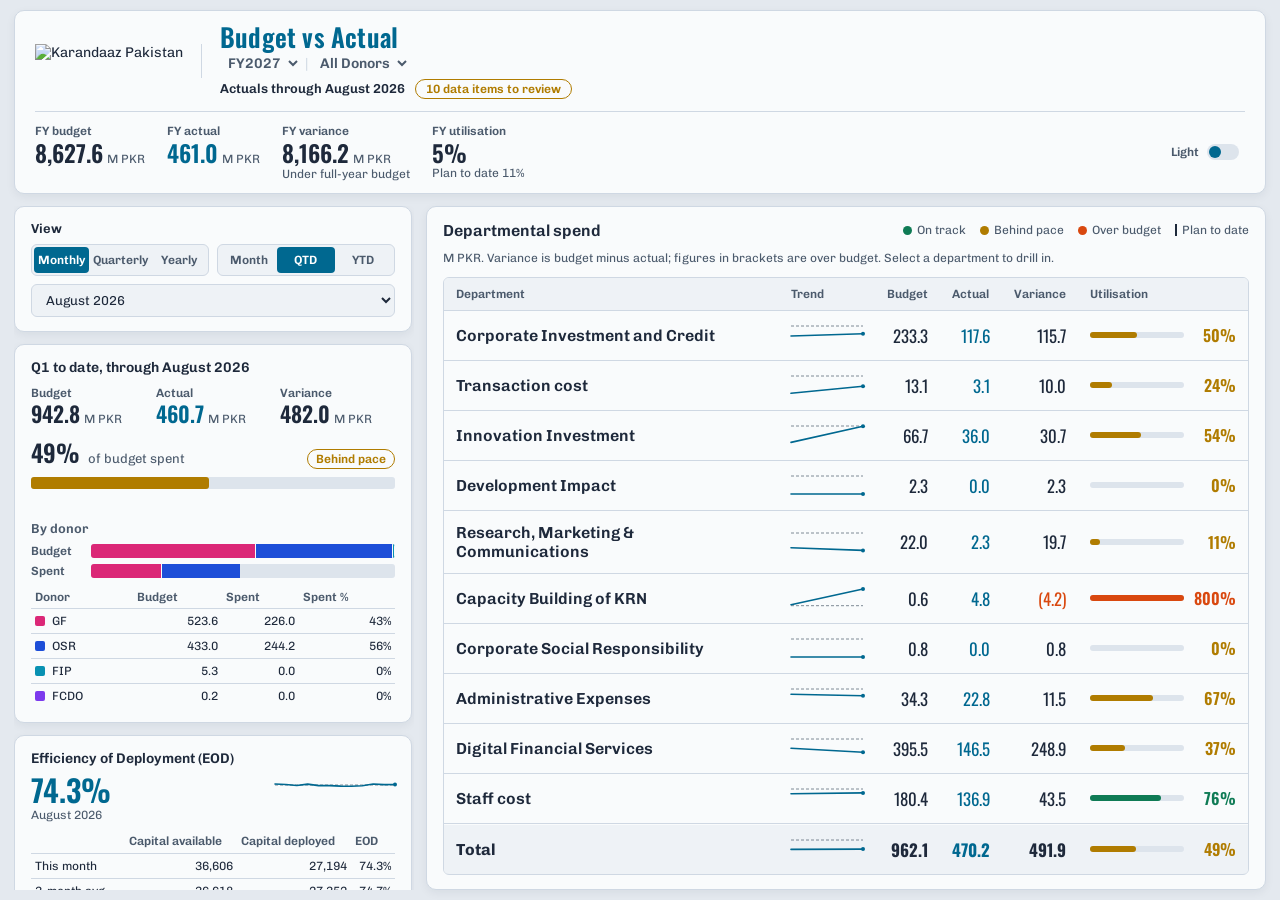
==== commit b70a243c: "Add files via upload" ====
--- a/index.html
+++ b/index.html
@@ -10,7 +10,7 @@
     <link href="https://fonts.googleapis.com/css2?family=Chivo:wght@300..700&family=Oswald:wght@400..700&display=swap" rel="stylesheet">
 
     <!-- Bump ?v= on every deploy so browsers pick up the new files -->
-    <link rel="stylesheet" href="bva.css?v=2026.09.24">
+    <link rel="stylesheet" href="bva.css?v=2026.10.09">
 </head>
 <body class="view-summary light-mode">
 
@@ -101,7 +101,7 @@
                                 <button type="button" class="seg-btn" data-granularity="Yearly">Yearly</button>
                             </div>
                             <div class="segmented" role="group" aria-label="Period type">
-                                <button type="button" class="seg-btn" data-viewmode="Period">Period</button>
+                                <button type="button" class="seg-btn" data-viewmode="Period">Month</button>
                                 <button type="button" class="seg-btn" data-viewmode="QTD">QTD</button>
                                 <button type="button" class="seg-btn" data-viewmode="YTD">YTD</button>
                             </div>
@@ -253,9 +253,9 @@
     </div>
 </div>
 
-<script src="https://cdnjs.cloudflare.com/ajax/libs/PapaParse/5.4.1/papaparse.min.js"></script>
-<script src="common.js?v=2026.09.24"></script>
-<script src="bva-data.js?v=2026.09.24"></script>
-<script src="app.js?v=2026.09.24"></script>
+<script src="vendor/papaparse.min.js?v=2026.10.09"></script>
+<script src="common.js?v=2026.10.09"></script>
+<script src="bva-data.js?v=2026.10.09"></script>
+<script src="app.js?v=2026.10.09"></script>
 </body>
 </html>
--- a/bva.css
+++ b/bva.css
@@ -376,7 +376,7 @@
 .close-btn { border: none; background: transparent; font-size: 1.6rem; line-height: 1; color: var(--text-secondary); cursor: pointer; padding: 0 4px; }
 .close-btn:hover { color: var(--over); }
 
-.stat-grid { display: grid; grid-template-columns: repeat(4, 1fr); gap: 10px; margin-bottom: 10px; flex-shrink: 0; }
+.stat-grid { display: grid; grid-template-columns: repeat(auto-fit, minmax(170px, 1fr)); gap: 10px; margin-bottom: 10px; flex-shrink: 0; }
 .stat { border: 1px solid var(--border-color); border-radius: 8px; padding: 10px 14px; }
 .stat-val { display: flex; align-items: baseline; }
 .stat-val .num { font-size: 1.4rem; font-weight: 600; }
@@ -441,3 +441,7 @@
     .util-cell { min-width: 130px; }
     .search-box { width: 100%; }
 }
+
+/* EOD table: keep row labels on one line, let the longer column headings wrap */
+.eod-table td:first-child { white-space: nowrap; }
+.eod-table th { line-height: 1.25; vertical-align: bottom; }
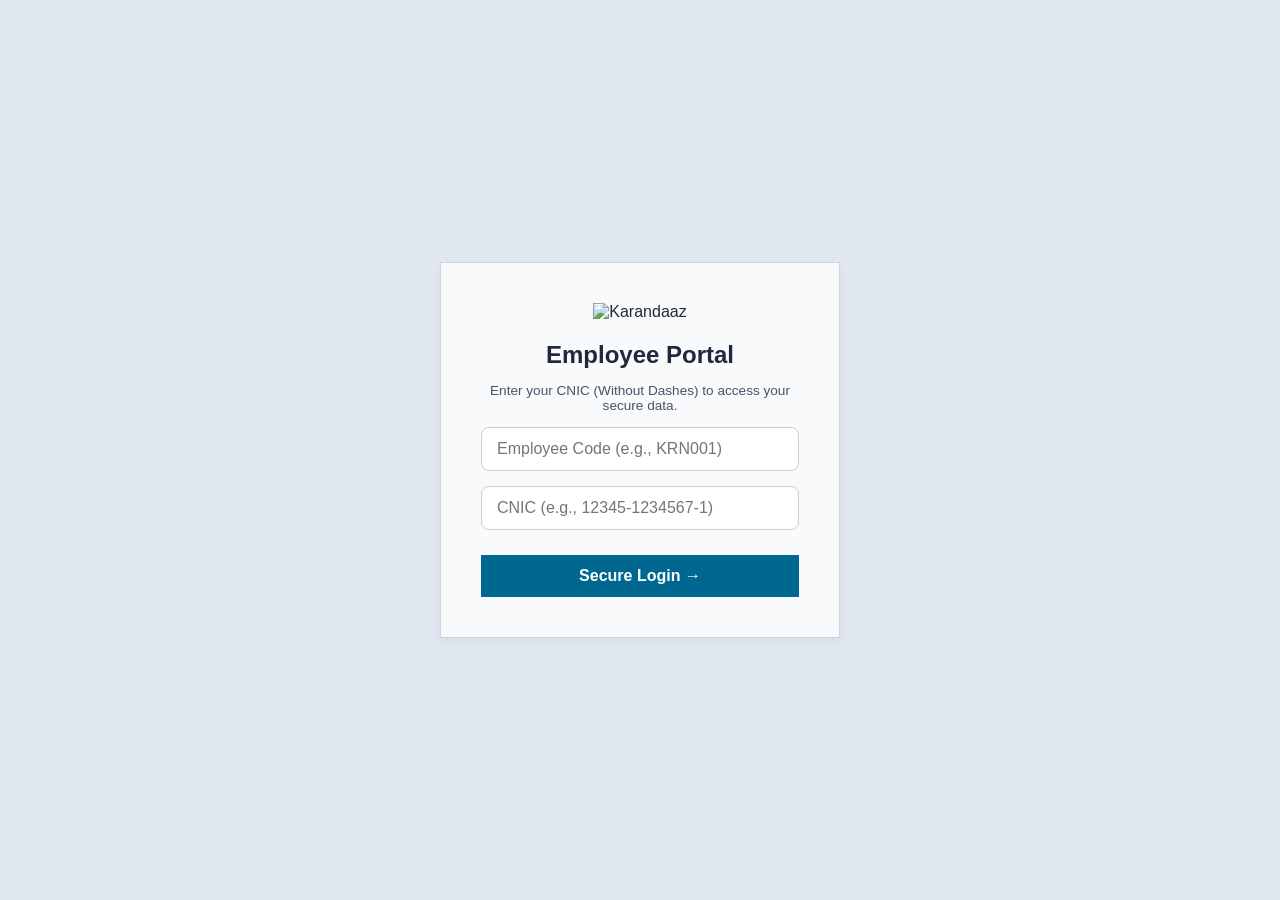
==== commit 5f6badc4: "Add files via upload" ====
--- a/index.html
+++ b/index.html
@@ -3,259 +3,406 @@
 <head>
     <meta charset="UTF-8">
     <meta name="viewport" content="width=device-width, initial-scale=1.0">
-    <title>Karandaaz Pakistan — Budget vs Actual</title>
-
-    <link rel="preconnect" href="https://fonts.googleapis.com">
-    <link rel="preconnect" href="https://fonts.gstatic.com" crossorigin>
-    <link href="https://fonts.googleapis.com/css2?family=Chivo:wght@300..700&family=Oswald:wght@400..700&display=swap" rel="stylesheet">
-
-    <!-- Bump ?v= on every deploy so browsers pick up the new files -->
-    <link rel="stylesheet" href="bva.css?v=2026.10.09">
+    <title>Karandaaz HR Portal</title>
+    <link href="https://fonts.googleapis.com/css2?family=Chivo:wght@400;500;600;700;900&family=Oswald:wght@400;500;600;700&display=swap" rel="stylesheet">
+    <link rel="stylesheet" href="styles.css"> <!-- Reusing your existing theme -->
+    
+    <!-- PDF Generation Library -->
+    <script src="https://cdnjs.cloudflare.com/ajax/libs/html2pdf.js/0.10.1/html2pdf.bundle.min.js"></script>
+    
+    <style>
+        /* Specific Portal  Styles */
+        .login-gate {
+            position: fixed; top: 0; left: 0; width: 100%; height: 100%;
+            background: var(--bg-page); z-index: 9999;
+            display: flex; flex-direction: column; align-items: center; justify-content: center;
+        }
+        .login-box {
+            background: var(--bg-card); padding: 40px; border-radius: var(--radius-card);
+            box-shadow: var(--card-shadow); text-align: center; border: 1px solid var(--border-color);
+            width: 90%; max-width: 400px;
+        }
+        .cnic-input {
+            width: 100%; padding: 12px; margin: 20px 0; border-radius: var(--radius-ctrl);
+            border: 1px solid var(--border-color); background: transparent;
+            color: var(--text-primary); font-size: 1.1rem; text-align: center; letter-spacing: 2px;
+        }
+        .login-btn {
+            background: var(--krn-blue); color: white; border: none; padding: 12px 24px;
+            border-radius: var(--radius-ctrl); font-weight: bold; cursor: pointer; width: 100%; font-size: 1rem;
+        }
+        
+        /* Bento Grid */
+        .bento-card {
+            background: var(--bg-card); border: 1px solid var(--border-color);
+            border-radius: var(--radius-card); padding: 20px; box-shadow: var(--card-shadow);
+            display: flex; flex-direction: column; position: relative;
+        }
+        .locked-card { opacity: 0.6 !important; filter: grayscale(100%) !important; pointer-events: none !important; position: relative !important; }
+        .locked-overlay {
+            position: absolute; top: 0; left: 0; width: 100%; height: 100%;
+            display: flex; flex-direction: column; align-items: center; justify-content: center;
+            background: rgba(0,0,0,0.05); border-radius: var(--radius-card); backdrop-filter: blur(2px);
+        }
+ /* Pill Toggle Switch */
+.theme-switch {
+  position: relative;
+  display: inline-block;
+  width: 46px;
+  height: 24px;
+}
+.theme-switch input { 
+  opacity: 0;
+  width: 0;
+  height: 0;
+}
+.theme-slider {
+  position: absolute;
+  cursor: pointer;
+  top: 0; left: 0; right: 0; bottom: 0;
+  background-color: #cbd5e1;
+  transition: .4s;
+  border-radius: 24px;
+}
+.theme-slider:before {
+  position: absolute;
+  content: "";
+  height: 18px; width: 18px;
+  left: 3px; bottom: 3px;
+  background-color: white;
+  transition: .4s;
+  border-radius: 50%;
+}
+input:checked + .theme-slider {
+  background-color: #0284c7;
+}
+input:checked + .theme-slider:before {
+  transform: translateX(22px);
+}
+/* Let this page scroll vertically — the shared theme sets
+   body { overflow: hidden } for a different, fixed-height page,
+   which would clip bento cards on shorter viewports here. */
+  body { overflow-y: auto !important; }
+
+  /* Formatting for Login Inputs */
+  .login-input {
+      width: 100%;
+      padding: 12px 15px;
+      margin-bottom: 15px;
+      font-size: 1rem;
+      border: 1px solid #ccc;
+      border-radius: 8px;
+      box-sizing: border-box;
+      background: #fff;
+      color: #333;
+      transition: border-color 0.2s, box-shadow 0.2s;
+  }
+  .login-input:focus {
+      outline: none;
+      border-color: #005A9C;
+      box-shadow: 0 0 0 2px rgba(0, 90, 156, 0.2);
+  }
+
+  /* Type scale — raised so secondary text is legible (nothing below ~13.5px). */
+  :root { --fs-note: 0.85rem; --fs-label: 0.92rem; --fs-body: 0.95rem; --fs-title: 1.1rem; }
+  .val-unit { font-size: 0.95rem; }
+
+  /* ---------------- Sidebar shell (Option B layout) ---------------- */
+  .dashboard-shell { display: flex; align-items: flex-start; min-height: 100vh; }
+  .sidebar {
+      flex: 0 0 300px; background: var(--krn-blue); color: #ffffff;
+      padding: 32px 22px; box-sizing: border-box;
+      display: flex; flex-direction: column; gap: 24px;
+      position: sticky; top: 0; min-height: 100vh;
+  }
+  .sidebar-logo { height: 26px; width: auto; display: block; align-self: flex-start; }
+  .sidebar-identity { display: flex; align-items: center; gap: 12px; }
+  .sidebar-avatar {
+      display: inline-flex; align-items: center; justify-content: center;
+      width: 44px; height: 44px; border-radius: 50%;
+      background: rgba(255,255,255,0.15);
+      font-family: 'Chivo', sans-serif; font-weight: 700; font-size: 0.9rem;
+      flex-shrink: 0;
+  }
+  .sidebar-name { font-family: 'Chivo', sans-serif; font-weight: 700; font-size: 1rem; }
+  .sidebar-meta { font-size: var(--fs-note); color: #bcdcee; margin-top: 2px; }
+  .sidebar-position { margin-top: 6px; font-size: var(--fs-body); line-height: 1.4; }
+  .sidebar-joined { font-size: var(--fs-note); color: #bcdcee; margin-top: 4px; }
+  .sidebar-divider { height: 1px; background: rgba(255,255,255,0.18); }
+  .sidebar-details-label {
+      font-size: 0.8rem; font-weight: 700; text-transform: uppercase;
+      letter-spacing: 0.5px; color: #9fcbe0; margin-bottom: 10px;
+  }
+  .sidebar-detail-row {
+      display: flex; justify-content: space-between; align-items: baseline;
+      padding: 9px 0; gap: 12px; border-bottom: 1px solid rgba(255,255,255,0.14);
+  }
+  .sidebar-detail-row:last-child { border-bottom: none; }
+  .sidebar-detail-label { font-size: var(--fs-label); color: #d7ecf6; }
+  .sidebar-subhead { font-size: 0.8rem; font-weight: 700; text-transform: uppercase; letter-spacing: 0.5px; color: #9fcbe0; margin: 18px 0 2px; }
+  .sidebar-detail-value { font-family: var(--font-num); font-weight: 600; font-size: 1rem; color: #ffffff; white-space: nowrap; }
+  .sidebar-detail-value.is-text { font-family: inherit; font-size: var(--fs-label); }
+  .sidebar-theme-toggle { margin-top: auto; display: flex; align-items: center; gap: 10px; cursor: pointer; color: #d7ecf6; font-size: var(--fs-label); }
+  .sidebar-logout {
+      display: flex; align-items: center; gap: 8px; background: rgba(255,255,255,0.1);
+      border: none; border-radius: 8px; padding: 9px 12px; cursor: pointer;
+      color: #ffffff; font-size: var(--fs-label); font-weight: 600; font-family: inherit;
+      width: 100%; box-sizing: border-box; text-align: left;
+  }
+  .sidebar-logout:hover { background: rgba(255,255,255,0.18); }
+
+  /* The brand blue is identical in light and dark theme, which reads as
+     too bright next to dark mode's near-black cards — use a deeper navy
+     for the sidebar specifically when dark mode is active. */
+  body.dark-mode .sidebar { background: #00394f; }
+
+  /* ---------------- Main content + clickable cards ---------------- */
+  .dashboard-main { flex: 1 1 auto; padding: 36px 40px; box-sizing: border-box; min-width: 0; }
+  .main-grid { display: flex; gap: 24px; max-width: 1160px; align-items: flex-start; }
+  .grid-col { flex: 1 1 0; min-width: 0; display: flex; flex-direction: column; gap: 24px; }
+  .click-card {
+      all: unset; box-sizing: border-box; width: 100%;
+      display: flex; flex-direction: column; text-align: left; cursor: pointer; font-family: inherit;
+      background: var(--bg-card); border: 1px solid var(--border-color); border-radius: var(--radius-card);
+      padding: 22px; box-shadow: var(--card-shadow);
+      transition: box-shadow .15s ease;
+  }
+  .click-card:hover { box-shadow: 0 8px 20px rgba(0,0,0,0.12); }
+  .click-card:focus-visible { outline: 2px solid var(--krn-blue); outline-offset: 2px; box-shadow: 0 8px 20px rgba(0,0,0,0.12); }
+  .card-header-row {
+      display: flex; align-items: center; justify-content: space-between;
+      margin-bottom: 14px; padding-bottom: 10px; border-bottom: 1px solid var(--border-color);
+  }
+  .card-header-row h3 { margin: 0; font-size: var(--fs-title); color: var(--text-primary); }
+  .card-chevron { flex-shrink: 0; color: var(--text-secondary); }
+
+  /* Mobile tab bar — base styles MUST come before the media query below,
+     otherwise this display:none would override the media query's display:flex. */
+  .mobile-tabs {
+      display: none; gap: 6px; margin-bottom: 16px; padding: 4px;
+      background: var(--bg-card); border: 1px solid var(--border-color); border-radius: var(--radius-ctrl);
+  }
+  .mobile-tab-btn {
+      flex: 1; padding: 10px 4px; border: none; background: transparent; border-radius: 4px;
+      font-size: var(--fs-label); font-weight: 600; color: var(--text-secondary); cursor: pointer;
+      font-family: inherit; transition: background-color 0.15s, color 0.15s;
+  }
+  .mobile-tab-btn.active { background: var(--krn-blue); color: #fff; }
+
+  @media (max-width: 900px) {
+      .dashboard-shell { flex-direction: column; align-items: stretch; }
+      .sidebar { position: static; min-height: unset; flex: 0 0 auto; width: 100%; }
+      .dashboard-main { padding: 16px 0 24px; }
+      .main-grid { flex-direction: column; max-width: none; align-items: stretch; }
+
+      /* Collapse the two desktop columns so cards become one flat,
+         filterable sequence for the tab groups. */
+      .grid-col { display: contents; }
+
+      .mobile-tabs { display: flex; }
+      [data-tab-group] { display: none; }
+      [data-tab-group].tab-visible { display: flex; }
+  }
+</style>
 </head>
-<body class="view-summary light-mode">
-
-<div id="hoverTooltip" class="hover-tooltip" role="tooltip"></div>
-
-<!-- Loading / error screen -->
-<!-- Logo: save the SVG to assets/karandaaz-logo.svg. The onerror fallback uses the website copy until then. -->
-<div id="loadingOverlay" class="loading-overlay" aria-live="polite">
-    <div class="loader-content">
-        <div class="logo-container">
-            <div class="app-spinner"></div>
-            <img src="assets/karandaaz-logo.svg" alt="Karandaaz" class="loader-logo brand-logo" onerror="this.onerror=null;this.src='https://www.karandaaz.com.pk/_next/static/media/navbar-logo.0ebe1390.svg'">
-        </div>
-        <p id="loaderStatusText" class="loader-status-text">Loading…</p>
-        <button id="btnRetry" class="btn btn-outline" type="button" hidden>Try again</button>
-    </div>
-</div>
-
-<div class="dashboard-container">
-
-    <!-- HEADER -->
-    <header class="header-banner">
-        <div class="header-left">
-            <div class="header-logo">
-                <img src="assets/karandaaz-logo.svg" alt="Karandaaz Pakistan" class="brand-logo" onerror="this.onerror=null;this.src='https://www.karandaaz.com.pk/_next/static/media/navbar-logo.0ebe1390.svg'">
-            </div>
-            <div class="header-title-group">
-                <h1>Budget vs Actual</h1>
-                <div class="header-selectors">
-                    <label class="visually-hidden" for="yearDropdown">Fiscal year</label>
-                    <select id="yearDropdown" class="select-bare"></select>
-                    <span class="divider" aria-hidden="true">|</span>
-                    <label class="visually-hidden" for="donorDropdown">Donor</label>
-                    <select id="donorDropdown" class="select-bare"></select>
-                </div>
-                <div class="as-of-row">
-                    <span id="asOfStamp" class="as-of-stamp"></span>
-                    <button id="dataCheckChip" class="data-check-chip" type="button" hidden></button>
-                </div>
-            </div>
-        </div>
-
-        <div class="header-right">
-            <div class="header-kpis">
-                <div class="kpi">
-                    <div class="kpi-label">FY budget</div>
-                    <div class="kpi-value" id="kpiBudget"></div>
-                </div>
-                <div class="kpi">
-                    <div class="kpi-label">FY actual</div>
-                    <div class="kpi-value actual" id="kpiActual"></div>
-                </div>
-                <div class="kpi">
-                    <div class="kpi-label">FY variance</div>
-                    <div class="kpi-value" id="kpiVariance"></div>
-                    <div class="kpi-sub" id="kpiVarianceSub"></div>
-                </div>
-                <div class="kpi">
-                    <div class="kpi-label">FY utilisation</div>
-                    <div class="kpi-value" id="kpiUtil"></div>
-                    <div class="kpi-sub" id="kpiUtilSub"></div>
-                </div>
-            </div>
-            <button id="themeToggle" class="theme-toggle" type="button" aria-pressed="false" aria-label="Dark mode">
-                <span id="themeLabel">Light</span>
-                <span class="switch-track"><span class="switch-thumb"></span></span>
-            </button>
-        </div>
-    </header>
-
-    <!-- MAIN LAYOUT -->
-    <main class="main-layout-wrapper">
-
-        <!-- Summary panel (full width in summary view, narrow sidebar in details view) -->
-        <section id="summaryPanel" aria-label="Summary">
-            <div class="summary-split-layout">
-
-                <div class="summary-left-col">
-                    <div class="card controls-block">
-                        <div class="controls-head">
-                            <span class="controls-title">View</span>
-                            <button id="btnBackToSummary" class="btn btn-outline btn-small" type="button" hidden>Back to summary</button>
-                        </div>
-                        <div class="control-group-row">
-                            <div class="segmented" role="group" aria-label="Granularity">
-                                <button type="button" class="seg-btn" data-granularity="Monthly">Monthly</button>
-                                <button type="button" class="seg-btn" data-granularity="Quarterly">Quarterly</button>
-                                <button type="button" class="seg-btn" data-granularity="Yearly">Yearly</button>
-                            </div>
-                            <div class="segmented" role="group" aria-label="Period type">
-                                <button type="button" class="seg-btn" data-viewmode="Period">Month</button>
-                                <button type="button" class="seg-btn" data-viewmode="QTD">QTD</button>
-                                <button type="button" class="seg-btn" data-viewmode="YTD">YTD</button>
-                            </div>
-                        </div>
-                        <label class="visually-hidden" for="periodDropdown">Period</label>
-                        <select id="periodDropdown" class="select-input"></select>
-                    </div>
-
-                    <div class="card period-card">
-                        <h2 class="card-title" id="periodCaption"></h2>
-                        <div class="period-kpis">
-                            <div class="kpi">
-                                <div class="kpi-label">Budget</div>
-                                <div class="kpi-value" id="periodBudget"></div>
-                            </div>
-                            <div class="kpi">
-                                <div class="kpi-label">Actual</div>
-                                <div class="kpi-value actual" id="periodActual"></div>
-                            </div>
-                            <div class="kpi">
-                                <div class="kpi-label">Variance</div>
-                                <div class="kpi-value" id="periodVariance"></div>
-                            </div>
-                        </div>
-                        <div id="periodBullet"></div>
-                        <h3 class="section-label">By donor</h3>
-                        <div id="periodDonorBars"></div>
-                    </div>
-
-                    <div class="card eod-card" id="eodCard"></div>
-                </div>
-
-                <div class="card summary-right-card">
-                    <div class="card-header-row">
-                        <h2 class="card-title">Departmental spend</h2>
-                        <div class="status-legend" aria-label="Status key">
-                            <span><i class="status-dot status-ontrack"></i>On track</span>
-                            <span><i class="status-dot status-behind"></i>Behind pace</span>
-                            <span><i class="status-dot status-over"></i>Over budget</span>
-                            <span><i class="pace-key"></i>Plan to date</span>
-                        </div>
-                    </div>
-                    <p class="table-note">M PKR. Variance is budget minus actual; figures in brackets are over budget. Select a department to drill in.</p>
-                    <div class="table-wrapper">
-                        <table class="detail-table summary-table">
-                            <thead>
-                                <tr>
-                                    <th>Department</th>
-                                    <th>Trend</th>
-                                    <th class="n">Budget</th>
-                                    <th class="n">Actual</th>
-                                    <th class="n">Variance</th>
-                                    <th>Utilisation</th>
-                                </tr>
-                            </thead>
-                            <tbody id="summaryTableBody"></tbody>
-                            <tfoot id="summaryTableFoot"></tfoot>
-                        </table>
-                    </div>
-                </div>
-
-            </div>
-        </section>
-
-        <!-- Details panel -->
-        <section id="detailsPanel" aria-label="Department details">
-            <div class="card details-dept-card">
-                <div class="card-header-row">
-                    <h2 class="card-title">Departments</h2>
-                    <label class="visually-hidden" for="sortDept">Sort departments</label>
-                    <select class="select-mini" id="sortDept">
-                        <option value="Spend">Highest spend</option>
-                        <option value="Variance">Most over budget</option>
-                    </select>
-                </div>
-                <div class="dept-grid-container" id="deptListContainer"></div>
-            </div>
-
-            <div class="card details-overview-card">
-                <div class="card-header-row">
-                    <h2 class="card-title" id="card3Title">Department</h2>
-                    <label class="visually-hidden" for="sortStream">Sort streams</label>
-                    <select class="select-mini" id="sortStream">
-                        <option value="Spend">Highest spend</option>
-                        <option value="Variance">Most over budget</option>
-                    </select>
-                </div>
-                <div class="overview-top">
-                    <div id="deptBullet"></div>
-                    <div id="deptDonorBars"></div>
-                </div>
-                <h3 class="section-label">Streams — select one to see its accounts</h3>
-                <div class="stream-grid-container" id="streamListContainer"></div>
-            </div>
-        </section>
-
-    </main>
-</div>
-
-<!-- Account drill-down -->
-<div id="streamModal" class="modal" role="dialog" aria-modal="true" aria-labelledby="modalStreamTitle" aria-hidden="true">
-    <div class="modal-content">
-        <div class="modal-header">
-            <div>
-                <h2 id="modalStreamTitle" class="modal-title"></h2>
-                <p id="modalStreamSubtitle" class="modal-subtitle"></p>
-            </div>
-            <div class="modal-controls">
-                <label class="visually-hidden" for="modalSearch">Search accounts</label>
-                <input type="search" id="modalSearch" class="search-box" placeholder="Search accounts or codes">
-                <a href="staff.html" id="btnStaffLink" class="btn btn-solid" hidden>Open HR portal</a>
-                <button id="btnExportModal" class="btn btn-outline" type="button">Export CSV</button>
-                <button class="close-btn" type="button" data-close-modal aria-label="Close">&times;</button>
-            </div>
-        </div>
-        <div id="modalSummaryStats" class="stat-grid"></div>
-        <p class="table-note">Monthly actuals, totals and budget in M PKR.</p>
-        <div class="table-wrapper">
-            <table class="detail-table">
-                <thead id="modalTableHead"></thead>
-                <tbody id="modalTableBody"></tbody>
-            </table>
+<body class="light-mode">
+
+    <!-- CNIC LOGIN GATE -->
+    <div id="loginScreen" class="login-gate">
+        <div class="login-box">
+            <img src="https://www.karandaaz.com.pk/_next/static/media/navbar-logo.0ebe1390.svg" alt="Karandaaz" style="height: 40px; margin-bottom: 20px;">
+            <h2 style="margin: 0; color: var(--text-primary);">Employee Portal</h2>
+            <p style="font-size: 0.85rem; color: var(--text-secondary);">Enter your CNIC (Without Dashes) to access your secure data.</p>
+            <div style="margin-bottom: 25px;">
+                <input type="text" id="empCodeInput" placeholder="Employee Code (e.g., KRN001)" class="login-input" required />
+                <input type="text" id="cnicInput" placeholder="CNIC (e.g., 12345-1234567-1)" class="login-input" style="margin-bottom: 0;" required />
+            </div>
+            <button class="login-btn" onclick="authenticateUser()">Secure Login &rarr;</button>
+            <div id="loginError" style="color: var(--krn-orange); font-size: 0.8rem; margin-top: 10px; display: none;">CNIC not found. Please verify and try again.</div>
         </div>
     </div>
-</div>
-
-<!-- Data checks -->
-<div id="auditModal" class="modal" role="dialog" aria-modal="true" aria-labelledby="auditTitle" aria-hidden="true">
-    <div class="modal-content modal-wide">
-        <div class="modal-header">
+
+    <!-- MAIN PORTAL DASHBOARD (Hidden until login) -->
+    <div id="dashboardScreen" style="display: none;">
+    <div class="dashboard-shell">
+
+        <!-- SIDEBAR -->
+        <aside class="sidebar" aria-label="Employee summary">
+            <img class="sidebar-logo" alt="Karandaaz" src="[data-uri]">
+
+            <div class="sidebar-identity">
+                <span class="sidebar-avatar" id="empInitials">&mdash;</span>
+                <div>
+                    <div class="sidebar-name" id="empNameDisplay">Employee Name</div>
+                    <div class="sidebar-meta">Grade <span id="empGradeDisplay">0</span> &middot; <span id="empCodeDisplay">&mdash;</span></div>
+                </div>
+            </div>
+
             <div>
-                <h2 id="auditTitle" class="modal-title">Data checks</h2>
-                <p class="modal-subtitle">Actuals placed without an exact account-code match, files that don't belong to this year, and the reconciliation to source.</p>
-            </div>
-            <div class="modal-controls">
-                <button id="btnExportAudit" class="btn btn-outline" type="button">Export CSV</button>
-                <button class="close-btn" type="button" data-close-modal aria-label="Close">&times;</button>
-            </div>
-        </div>
-        <div id="auditSummary" class="stat-grid"></div>
-        <div class="table-wrapper">
-            <table class="detail-table audit-table">
-                <thead>
-                    <tr><th>Level</th><th>Source</th><th>Item</th><th class="n">M PKR</th><th>Placed in</th><th>Why</th></tr>
-                </thead>
-                <tbody id="auditTableBody"></tbody>
-            </table>
-        </div>
+                <div class="sidebar-position" id="empPositionDisplay">&mdash;</div>
+                <div class="sidebar-joined">Joined <span id="empJoinDisplay">&mdash;</span></div>
+            </div>
+
+            <div class="sidebar-divider"></div>
+
+            <div>
+                <div class="sidebar-details-label">Employee Details</div>
+                <div id="sidebarDetailsList"><!-- Compensation rows injected by JS --></div>
+            </div>
+
+            <label class="sidebar-theme-toggle">
+                <svg aria-hidden="true" width="14" height="14" viewBox="0 0 24 24" fill="none" stroke="currentColor" stroke-width="1.8" stroke-linecap="round"><circle cx="12" cy="12" r="4"></circle><path d="M12 2v2M12 20v2M4.2 4.2l1.4 1.4M18.4 18.4l1.4 1.4M2 12h2M20 12h2M4.2 19.8l1.4-1.4M18.4 5.6l1.4-1.4"></path></svg>
+                <span class="theme-switch" style="width: 38px; height: 20px;">
+                    <input type="checkbox" id="themeToggleCheckbox" onchange="toggleTheme()" aria-label="Toggle dark mode">
+                    <span class="theme-slider"></span>
+                </span>
+                <svg aria-hidden="true" width="14" height="14" viewBox="0 0 24 24" fill="none" stroke="currentColor" stroke-width="1.8" stroke-linecap="round" stroke-linejoin="round"><path d="M20 14.5A8 8 0 1 1 9.5 4a6.5 6.5 0 0 0 10.5 10.5z"></path></svg>
+                <span id="themeLabel" style="font-weight: bold; letter-spacing: 0.5px;">LIGHT</span>
+            </label>
+            <button type="button" class="sidebar-logout" onclick="logoutUser()">
+                <svg aria-hidden="true" width="15" height="15" viewBox="0 0 24 24" fill="none" stroke="currentColor" stroke-width="1.8" stroke-linecap="round" stroke-linejoin="round"><path d="M9 21H5a2 2 0 0 1-2-2V5a2 2 0 0 1 2-2h4"></path><path d="M16 17l5-5-5-5"></path><path d="M21 12H9"></path></svg>
+                Log Out
+            </button>
+        </aside>
+
+        <!-- MAIN CONTENT -->
+        <main class="dashboard-main">
+          <div class="mobile-tabs" role="tablist" aria-label="Dashboard sections">
+              <button type="button" class="mobile-tab-btn" data-tab="benefits" role="tab">Benefits</button>
+              <button type="button" class="mobile-tab-btn" data-tab="money" role="tab">Money</button>
+              <button type="button" class="mobile-tab-btn" data-tab="documents" role="tab">Documents</button>
+          </div>
+          <div class="main-grid">
+            <div class="grid-col">
+
+            <!-- 1. Provident Fund -->
+            <button type="button" class="click-card" id="pfCard" data-tab-group="benefits" onclick="openPFModal()" title="Click for Monthly Ledger">
+                <div class="card-header-row">
+                    <h3>Provident Fund</h3>
+                    <svg class="card-chevron" aria-hidden="true" width="16" height="16" viewBox="0 0 24 24" fill="none" stroke="currentColor" stroke-width="2" stroke-linecap="round" stroke-linejoin="round"><path d="M9 6l6 6-6 6"></path></svg>
+                </div>
+                <div class="val" style="margin-bottom: 15px;"><span class="val-unit">Net Closing Balance (PKR)</span><span class="val-num" id="pfTotal">0</span></div>
+                <div style="display: grid; grid-template-columns: 1fr 1fr; gap: 10px; font-size: var(--fs-label);">
+                    <div><span style="color: var(--text-secondary);">Employee Cont.</span><br><strong id="pfEmployee" style="color: var(--text-primary);">0</strong></div>
+                    <div id="pfEmployerBox"><span style="color: var(--text-secondary);">Employer Cont.</span><br><strong id="pfEmployer" style="color: var(--text-primary);">0</strong></div>
+                    <div><span style="color: var(--text-secondary);">Acc. Profits</span><br><strong id="pfProfit" style="color: var(--krn-green);">0</strong></div>
+                    <div><span style="color: var(--text-secondary);">Total Withdrawals</span><br><strong id="pfWithdrawal" style="color: var(--krn-orange);">0</strong></div>
+                </div>
+            </button>
+
+            <!-- 3. Training & Development -->
+            <button type="button" class="click-card" id="trainingCard" data-tab-group="benefits" onclick="openTrainingModal()" title="Click for accrual detail">
+                <div class="card-header-row">
+                    <h3>Accrued Training Budget</h3>
+                    <svg class="card-chevron" aria-hidden="true" width="16" height="16" viewBox="0 0 24 24" fill="none" stroke="currentColor" stroke-width="2" stroke-linecap="round" stroke-linejoin="round"><path d="M9 6l6 6-6 6"></path></svg>
+                </div>
+                <div style="display: flex; justify-content: space-between; align-items: flex-end;">
+                    <div class="val"><span class="val-unit">Available Limit (PKR)</span><span class="val-num" id="trainAvailable">0</span></div>
+                    <div style="text-align: right; font-size: var(--fs-label);">
+                        <span style="color: var(--text-secondary);">Accrued:</span> <strong id="trainAccrued">0</strong><br>
+                        <span style="color: var(--text-secondary);">Utilized:</span> <strong id="trainUtilized">0</strong>
+                    </div>
+                </div>
+                <div style="height: 8px; background: rgba(0,0,0,0.08); border-radius: 4px; margin-top: 16px; overflow: hidden;">
+                    <div id="trainUtilBar" style="height: 100%; width: 0%; background: var(--krn-orange); border-radius: 4px;"></div>
+                </div>
+                <div style="display: flex; justify-content: space-between; font-size: var(--fs-note); color: var(--text-secondary); margin-top: 6px;">
+                    <span id="trainUtilPercent">0% utilized</span>
+                    <span>Entitlement: <strong id="trainEntitlement" style="color: var(--text-primary);">0</strong></span>
+                </div>
+                <div id="trainingWarning" style="display: none; background: rgba(249, 115, 22, 0.1); color: var(--krn-orange); padding: 10px 12px; border-radius: 6px; font-size: var(--fs-note); margin-top: 15px; border: 1px solid var(--krn-orange); text-align: left; line-height: 1.45;">
+                    <strong>Advance Utilized:</strong> You have dipped into un-accrued funds. A Training Bond is currently active.
+                    <div id="trainingRecovery" style="margin-top: 6px;"></div>
+                </div>
+            </button>
+
+            <!-- 6. Tax Certificate -->
+            <div class="bento-card" data-tab-group="documents">
+                <h3 style="margin: 0 0 15px 0; color: var(--text-primary); font-size: var(--fs-title); border-bottom: 1px solid var(--border-color); padding-bottom: 10px;">Tax Certificates</h3>
+                <p style="font-size: var(--fs-label); color: var(--text-secondary); margin-top: 0;">Generate your official Section 149 Tax Deduction Certificate.</p>
+                <select id="taxYearSelect" style="width: 100%; padding: 8px; border-radius: 4px; border: 1px solid var(--border-color); background: var(--bg-page); color: var(--text-primary); margin-bottom: 15px;">
+                    <option value="FY2027">July 2026 - June 2027</option>
+                    <option value="FY2026">July 2025 - June 2026</option>
+                </select>
+                <button onclick="generateTaxPDF()" style="background: transparent; color: var(--krn-blue); border: 1px solid var(--krn-blue); padding: 8px; border-radius: 4px; cursor: pointer; font-weight: bold; width: 100%;">Generate PDF &darr;</button>
+            </div>
+
+            </div>
+            <div class="grid-col">
+
+            <!-- 2. Gratuity -->
+            <button type="button" class="click-card" id="gratuityCard" data-tab-group="benefits" onclick="openGratuityModal()" title="Click for accrual detail">
+                <div class="card-header-row">
+                    <h3>Gratuity Payable</h3>
+                    <svg class="card-chevron" aria-hidden="true" width="16" height="16" viewBox="0 0 24 24" fill="none" stroke="currentColor" stroke-width="2" stroke-linecap="round" stroke-linejoin="round"><path d="M9 6l6 6-6 6"></path></svg>
+                </div>
+                <div style="display: flex; justify-content: space-between; align-items: flex-end;">
+                    <div class="val"><span class="val-unit">Accrued Amount (PKR)</span><span class="val-num" id="gratuityTotal">0</span></div>
+                    <div id="gratuityBreakdown" style="text-align: right; font-size: var(--fs-label);">
+                        <!-- Breakdown injected by JS -->
+                    </div>
+                </div>
+                <div style="font-size: var(--fs-note); color: var(--text-secondary); margin-top: 16px;">
+                    <strong id="gratuityTenure" style="color: var(--text-primary);">&mdash;</strong> of service &middot; accrues at Base Salary &divide; 2 per year (from Jul 2023 or joining date, whichever is later)
+                </div>
+            </button>
+
+            <!-- 4. Salary Advances -->
+            <button type="button" class="click-card" id="advancesCard" data-tab-group="money" title="Click for advances ledger">
+                <div class="card-header-row">
+                    <h3>Salary Advances</h3>
+                    <svg class="card-chevron" aria-hidden="true" width="16" height="16" viewBox="0 0 24 24" fill="none" stroke="currentColor" stroke-width="2" stroke-linecap="round" stroke-linejoin="round"><path d="M9 6l6 6-6 6"></path></svg>
+                </div>
+                <div style="font-size: var(--fs-label); color: var(--text-secondary); margin-bottom: 5px; display: flex; align-items: center;">
+                    Max Available Limit (PKR)
+                    <span style="margin-left:5px; cursor:help; font-size:0.9rem;" title="Calculation: Min(Base Salary × 5, PF Balance × 60%) minus active advances. Maximum 3 active advances allowed.">&#8505;&#65039;</span>
+                </div>
+                <div class="val-num" id="advLimit" style="margin-bottom: 4px;">0</div>
+                <div style="font-size: var(--fs-label); color: var(--text-secondary); margin-bottom: 15px;">Capped by: <strong id="advCapReason" style="color: var(--text-primary);">&mdash;</strong></div>
+                <div id="activeAdvancesContainer">
+                    <!-- Progress bars injected by JS -->
+                </div>
+            </button>
+
+            <!-- 7. Lease Finance Limit -->
+            <div class="bento-card" id="leaseCard" data-tab-group="money">
+                <h3 style="margin: 0 0 15px 0; color: var(--text-primary); font-size: var(--fs-title); border-bottom: 1px solid var(--border-color); padding-bottom: 10px;">Lease Finance Limit (LFL)</h3>
+                <div class="val"><span class="val-unit">Max Vehicle Lease (PKR)</span><span class="val-num" id="leaseLimit">0</span></div>
+                <div style="font-size: var(--fs-note); color: var(--text-secondary); margin-top: 10px;">Calculation: (PF + Gratuity) - (Advances + Overage Training)</div>
+            </div>
+
+            </div>
+
+            <!-- 5. Expense Claims — temporarily hidden from the UI (per request).
+                 The data (Expenses.csv), API field (myExpenses), rendering logic
+                 in portal_app.js, and the openExpensesModal() modal are all still
+                 fully intact — nothing else needs to change to bring this back.
+                 To re-enable: uncomment the <button> block below and place it
+                 inside whichever <div class="grid-col"> you want it to stack in.
+            <button type="button" class="click-card" id="expensesCard" onclick="openExpensesModal()" title="Click for claim history">
+                <div class="card-header-row">
+                    <h3>Expense Claims</h3>
+                    <svg class="card-chevron" aria-hidden="true" width="16" height="16" viewBox="0 0 24 24" fill="none" stroke="currentColor" stroke-width="2" stroke-linecap="round" stroke-linejoin="round"><path d="M9 6l6 6-6 6"></path></svg>
+                </div>
+                <div class="val" style="margin-bottom: 15px;"><span class="val-unit">Reimbursed (PKR)</span><span class="val-num" id="expPaidTotal">0</span></div>
+                <div style="display: flex; justify-content: space-between; align-items: baseline; font-size: var(--fs-label);">
+                    <span style="color: var(--text-secondary);">Pending: <strong id="expPendingCount" style="color: var(--text-primary);">0</strong> claim(s)</span>
+                    <strong id="expPendingAmount" style="color: var(--krn-orange);">0</strong>
+                </div>
+            </button>
+            -->
+
+          </div>
+        </main>
+
     </div>
-</div>
-
-<script src="vendor/papaparse.min.js?v=2026.10.09"></script>
-<script src="common.js?v=2026.10.09"></script>
-<script src="bva-data.js?v=2026.10.09"></script>
-<script src="app.js?v=2026.10.09"></script>
+    </div>
+
+    <!-- Hidden Template for PDF Rendering -->
+    <div id="pdfTemplate" style="display: none; padding: 40px; background: white; color: black; font-family: Arial, sans-serif;">
+        <!-- Javascript will inject the official certificate HTML here before calling html2pdf -->
+    </div>
+
+    <script src="portal_app.js"></script>
 </body>
 </html>
--- a/styles.css
+++ b/styles.css
@@ -0,0 +1,585 @@
+:root {
+    /* DARK THEME */
+    --bg-page-dark: #131619;     
+    --bg-card-dark: #1c2024;     
+    --bg-header-dark: #1c2024;   
+    --text-primary-dark: #eef2f6; 
+    --text-secondary-dark: #8b949e; 
+    --border-color-dark: #2d333a; 
+    --card-shadow-dark: 0 8px 20px rgba(0,0,0,0.25);
+    
+    --krn-blue-dark: #006890;    
+    --krn-light-blue-dark: #4a96d2; 
+    --krn-teal: #4a96d2; 
+    --krn-orange: #f97316;
+    --krn-green: #059669;
+    
+    --badge-primary: rgba(0, 104, 144, 0.2); 
+    --badge-orange: rgba(249, 115, 22, 0.15);
+
+    /* LIGHT THEME */
+    --bg-page-light: #e2e8f0;    /* Deeper, soft-gray page background */
+    --bg-card-light: #f8fafc;    /* Muted off-white for cards instead of pure white */
+    --bg-header-light: #f8fafc;  /* Matches the soft cards */
+    --text-primary-light: #1e293b; /* Slightly softer dark text to reduce contrast glare */
+    --text-secondary-light: #475569; 
+    --border-color-light: #cbd5e1; 
+    --krn-blue-light: #006890; 
+    --krn-light-blue-light: #4a96d2;
+    --card-shadow-light: 0 4px 12px rgba(0,0,0,0.05);
+}
+
+body {
+    --bg-page: var(--bg-page-dark);
+    --bg-card: var(--bg-card-dark);
+    --bg-header: var(--bg-header-dark);
+    --text-primary: var(--text-primary-dark);
+    --text-secondary: var(--text-secondary-dark);
+    --border-color: var(--border-color-dark);
+    --krn-blue: var(--krn-blue-dark);
+    --krn-light-blue: var(--krn-light-blue-dark);
+    --card-shadow: var(--card-shadow-dark);
+
+    font-family: Calibri, 'Segoe UI', Roboto, Helvetica, Arial, sans-serif;
+    font-weight: 300;
+    background-color: var(--bg-page);
+    color: var(--text-primary);
+    margin: 0;
+    padding: 10px 15px; 
+    overflow: hidden; /* Locks the browser window from scrolling on desktop */
+    transition: background-color 0.3s ease, color 0.3s ease; 
+}
+
+/* FULLSCREEN RESPONSIVE CONTAINER */
+.dashboard-container { 
+    width: 100%; max-width: 100%; margin: 0 auto; padding: 0 5px; 
+    display: flex; flex-direction: column; height: calc(100vh - 20px); 
+}
+
+.main-layout-wrapper { 
+    display: flex; width: 100%; gap: 12px; align-items: stretch; transition: all 0.4s ease; flex-wrap: wrap; 
+    flex: 1; min-height: 0; /* Crucial for nested flexbox scrolling */
+}
+
+body.light-mode {
+    --bg-page: var(--bg-page-light);
+    --bg-card: var(--bg-card-light);
+    --bg-header: var(--bg-header-light);
+    --text-primary: var(--text-primary-light);
+    --text-secondary: var(--text-secondary-light);
+    --border-color: var(--border-color-light);
+    --krn-blue: var(--krn-blue-light);
+    --krn-light-blue: var(--krn-light-blue-light);
+    --card-shadow: var(--card-shadow-light);
+}
+
+* { box-sizing: border-box; }
+
+.val-num, .val-num-inline, .donut-center-pct, .donut-legend-item strong, .donut-bottom-badge strong, .badge-pill, .val-unit { font-family: 'Oswald', 'Chivo', Calibri, sans-serif !important; }
+
+::-webkit-scrollbar { width: 4px; height: 4px; }
+::-webkit-scrollbar-track { background: transparent; }
+::-webkit-scrollbar-thumb { background: var(--border-color); border-radius: 4px; }
+
+
+/* ---------------- LOADING SCREEN ---------------- */
+.loading-overlay {
+    position: fixed; top: 0; left: 0; width: 100%; height: 100%;
+    background: radial-gradient(circle at center, #1c2024 0%, #131619 100%);
+    display: flex; align-items: center; justify-content: center;
+    z-index: 9999; transition: opacity 0.8s cubic-bezier(0.16, 1, 0.3, 1), visibility 0.8s;
+}
+body.light-mode .loading-overlay { background: radial-gradient(circle at center, #ffffff 0%, #f4f6f8 100%); }
+.loading-overlay.hidden { opacity: 0; visibility: hidden; pointer-events: none; }
+
+.loader-content { display: flex; flex-direction: column; align-items: center; gap: 25px; }
+.logo-container { position: relative; width: 160px; height: 160px; display: flex; align-items: center; justify-content: center; }
+
+.app-spinner {
+    position: absolute; top: 0; left: 0; width: 100%; height: 100%;
+    border: 2px solid rgba(74, 150, 210, 0.15);
+    border-top-color: var(--krn-blue);
+    border-right-color: var(--krn-light-blue);
+    border-radius: 50%;
+    animation: spinApp 1.5s cubic-bezier(0.68, -0.55, 0.265, 1.55) infinite;
+}
+.app-spinner-inner {
+    position: absolute; top: 15px; left: 15px; width: calc(100% - 30px); height: calc(100% - 30px);
+    border: 2px solid rgba(0, 104, 144, 0.1);
+    border-bottom-color: var(--krn-blue);
+    border-left-color: var(--krn-light-blue);
+    border-radius: 50%;
+    animation: spinAppReverse 2s cubic-bezier(0.68, -0.55, 0.265, 1.55) infinite;
+}
+@keyframes spinApp { 0% { transform: rotate(0deg); } 100% { transform: rotate(360deg); } }
+@keyframes spinAppReverse { 0% { transform: rotate(360deg); } 100% { transform: rotate(0deg); } }
+
+.loader-logo { height: 45px; z-index: 5; filter: brightness(0) invert(1) drop-shadow(0 0 5px rgba(74, 150, 210, 0.3)); animation: logoHeartbeat 2s infinite ease-in-out; }
+body.light-mode .loader-logo { filter: none; animation: logoHeartbeatLight 2s infinite ease-in-out; }
+@keyframes logoHeartbeat { 0%, 100% { transform: scale(1); filter: brightness(0) invert(1) drop-shadow(0 0 5px rgba(74, 150, 210, 0.3)); } 50% { transform: scale(1.08); filter: brightness(0) invert(1) drop-shadow(0 0 15px rgba(0, 104, 144, 0.8)); } }
+@keyframes logoHeartbeatLight { 0%, 100% { transform: scale(1); filter: drop-shadow(0 0 5px rgba(0, 104, 144, 0.1)); } 50% { transform: scale(1.08); filter: drop-shadow(0 0 15px rgba(0, 104, 144, 0.3)); } }
+
+.loader-title { font-size: 1.6rem; font-weight: 400; margin: 0; letter-spacing: 2px; background: linear-gradient(90deg, var(--krn-blue), var(--krn-teal)); -webkit-background-clip: text; -webkit-text-fill-color: transparent; }
+.loader-progress-container { width: 250px; height: 3px; background: rgba(255,255,255,0.05); border-radius: 4px; overflow: hidden; position: relative; }
+body.light-mode .loader-progress-container { background: rgba(0,0,0,0.05); }
+.loader-progress-bar { width: 100%; height: 100%; background: linear-gradient(90deg, transparent, var(--krn-blue), transparent); position: absolute; left: -100%; animation: shimmerLoad 1.5s infinite; }
+@keyframes shimmerLoad { 100% { left: 100%; } }
+.loader-status-text { font-size: 0.75rem; color: var(--text-secondary); text-transform: uppercase; letter-spacing: 1px; animation: pulseText 1.5s infinite; }
+@keyframes pulseText { 0%, 100% { opacity: 0.5; } 50% { opacity: 1; } }
+
+/* ---------------- TOP BANNER & KPIs ---------------- */
+.header-banner {
+    background-color: var(--bg-header); border-radius: 8px; padding: 10px 20px;
+    display: flex; justify-content: space-between; align-items: center;
+    border: 1px solid var(--border-color); margin-bottom: 12px; box-shadow: var(--card-shadow);
+    position: sticky; top: 10px; z-index: 900;
+}
+.header-left { display: flex; align-items: center; gap: 18px; }
+
+.header-logo { padding-right: 18px; border-right: 1px solid var(--border-color); display: flex; align-items: center;}
+.header-logo img { height: 35px; filter: brightness(0) invert(1) drop-shadow(0 0 6px rgba(74, 150, 210, 0.4)); }
+body.light-mode .header-logo img { filter: none; }
+
+.header-title-group { display: flex; flex-direction: column; justify-content: center; }
+.header-title-group h1 { font-size: 2.2rem; font-weight: bold; font-family: 'Oswald', sans-serif; letter-spacing: 0.5px; margin: 0; color: var(--krn-blue); line-height: 1.1;}
+
+.header-kpi-summary { display: flex; align-items: center; gap: 25px; border-left: 1px solid var(--border-color); padding-left: 20px; }
+
+.kpi-item { display: flex; flex-direction: column; align-items: flex-start; justify-content: center;}
+.val { display: flex; flex-direction: column; align-items: flex-start; }
+
+.val-unit { font-size: 0.85rem; font-weight: bold; color: var(--krn-light-blue); text-transform: uppercase; margin-bottom: 0px; line-height: 1;}
+.val-num { font-size: 1.8rem; font-weight: bold; line-height: 1; color: var(--krn-blue); margin-bottom: 4px; }
+.lbl { font-size: 0.75rem; color: var(--text-secondary); font-weight: normal; margin-top: 0px; line-height: 1; font-family: Calibri, sans-serif !important;}
+
+#topKpiVariance .val-num, #topKpiBurn .val-num, #mStatV .val-num { color: var(--krn-blue) !important; }
+
+.val-num-inline { font-weight: 500; font-size: 0.9rem; } 
+.val-unit-inline { font-size: 0.7em; font-weight: 300; color: var(--text-secondary); font-family: Calibri, sans-serif !important; } 
+
+.toggles-container { display: flex; gap: 15px; align-items: center; margin-left: 10px; border-left: 1px solid var(--border-color); padding-left: 15px;}
+.theme-toggle { display: flex; align-items: center; gap: 8px; font-size: 0.65rem; font-weight: 400; color: var(--text-secondary); cursor: pointer; text-transform: uppercase;}
+.switch-track { width: 30px; height: 14px; background-color: var(--border-color); border-radius: 10px; position: relative; transition: background 0.3s;}
+.switch-thumb { width: 10px; height: 10px; background-color: var(--krn-blue); border-radius: 50%; position: absolute; top: 2px; left: 2px; transition: transform 0.3s ease; }
+
+.active-toggle { background-color: var(--krn-light-blue) !important; }
+.active-toggle .switch-thumb { transform: translateX(16px); background-color: #ffffff; }
+
+/* ---------------- MAIN LAYOUT ---------------- */
+
+#summaryPanel, .details-dept-card, .details-overview-card {
+    height: auto;
+}
+
+#summaryPanel {
+    background-color: transparent; border: none; border-radius: 0; padding: 0;
+    display: flex; flex-direction: column; gap: 10px;
+    transition: all 0.4s ease; flex: 1 1 100%; max-width: 100%; margin: 0 auto; overflow-x: hidden; 
+}
+
+body.view-details #summaryPanel { flex: 0 0 18%; max-width: 18%; margin: 0; }
+
+body.view-summary #summaryPanel .val-num { font-size: 2.8rem; margin-bottom: 4px; font-weight: bold;}
+body.view-summary #summaryPanel .val-unit { font-size: 0.95rem; }
+body.view-summary #summaryPanel .lbl { font-size: 0.8rem; }
+
+body.view-details #summaryPanel .val-num { font-size: 2.5rem; margin-bottom: 2px; font-weight: bold;}
+body.view-details #summaryPanel .val-unit { font-size: 0.8rem; }
+body.view-details #summaryPanel .lbl { font-size: 0.8rem; }
+
+.controls-block {
+    background-color: var(--bg-card); border: 1px solid var(--border-color); border-radius: 8px;
+    padding: 12px 15px; display: flex; flex-direction: column; gap: 8px; box-shadow: var(--card-shadow);
+    flex-shrink: 0;
+}
+
+#detailsPanel {
+    transition: all 0.4s ease; flex: 0 0 0%; width: 0; opacity: 0; overflow: hidden; transform: translateX(10px);
+    pointer-events: none; visibility: hidden; display: flex; gap: 12px;
+}
+body.view-details #detailsPanel { flex: 1 1 calc(82% - 12px); width: calc(82% - 12px); opacity: 1; transform: translateX(0); pointer-events: auto; visibility: visible; }
+
+.details-dept-card {
+    flex: 1; background: var(--bg-card); border-radius: 8px; border: 1px solid var(--border-color); 
+    padding: 14px; display: flex; flex-direction: column; box-shadow: var(--card-shadow);
+}
+
+.details-overview-card {
+    flex: 1.5; background: var(--bg-card); border-radius: 8px; border: 1px solid var(--border-color); 
+    padding: 14px; display: flex; flex-direction: column; box-shadow: var(--card-shadow);
+}
+
+.back-btn { background: transparent; border: 1px solid var(--border-color); color: var(--text-secondary); padding: 4px 10px; border-radius: 4px; font-family: inherit; font-size: 0.7rem; font-weight: 300; cursor: pointer; transition: all 0.2s; width: 100%;}
+.back-btn:hover { border-color: var(--text-primary); color: var(--text-primary); }
+
+.card-title { font-size: 0.85rem; font-weight: 400; color: var(--text-primary); display: flex; justify-content: space-between; align-items: center; border-bottom: 1px solid var(--border-color); padding-bottom: 8px; margin: 0; }
+
+.control-group-row { display: flex; gap: 8px; }
+body.view-details .control-group-row { flex-direction: column; }
+
+.granularity-btn-group { display: flex; background-color: transparent; border-radius: 6px; padding: 2px; border: 1px solid var(--border-color); flex: 1; }
+.gran-btn { flex: 1; border: none; background: transparent; padding: 6px 4px; font-family: inherit; font-size: 0.65rem; font-weight: 400; color: var(--text-secondary); cursor: pointer; border-radius: 4px; transition: all 0.2s ease; }
+.gran-btn.active { background-color: var(--border-color); color: var(--text-primary); }
+body.light-mode .gran-btn.active { background-color: var(--krn-blue-light); color: #ffffff; }
+
+.select-input { 
+    display: block; width: 100%; padding: 6px 10px; border-radius: 6px; 
+    border: 1px solid var(--border-color); background-color: transparent; 
+    color: var(--text-primary); font-family: inherit; font-size: 0.75rem; 
+    font-weight: 300; outline: none; cursor: pointer; appearance: none;
+}
+.select-mini { padding: 3px 6px; font-size: 0.65rem; border-radius: 4px; border: 1px solid var(--border-color); background-color: transparent; color: var(--text-secondary); cursor: pointer; outline: none;}
+.select-input option, .select-mini option { background-color: var(--bg-card); color: var(--text-primary); }
+
+.summary-split-layout { display: flex; gap: 12px; align-items: stretch; flex: 1; min-height: 0; }
+.summary-left-card {
+    flex: 1.1; background-color: var(--bg-card); border: 1px solid var(--border-color);
+    border-radius: 8px; padding: 15px; display: flex; flex-direction: column; box-shadow: var(--card-shadow);
+    overflow-y: auto; overflow-x: hidden;
+}
+.summary-right-card {
+    flex: 1.5; background-color: var(--bg-card); border: 1px solid var(--border-color);
+    border-radius: 8px; padding: 15px; display: flex; flex-direction: column; box-shadow: var(--card-shadow);
+    min-width: 0;
+}
+
+body.view-details .summary-split-layout { flex-direction: column; }
+body.view-details .summary-right-card { display: none; }
+
+.period-metrics-horizontal { 
+    display: flex; flex-direction: row; justify-content: space-around; align-items: center;
+    border-bottom: 1px solid var(--border-color); padding-bottom: 15px; margin-bottom: 15px;
+    flex-shrink: 0;
+    flex-wrap: wrap;
+    gap: 15px;
+}
+
+body.view-details .period-metrics-horizontal { 
+    flex-direction: column; align-items: center; gap: 15px; 
+    border-bottom: 1px solid var(--border-color); padding-bottom: 15px; margin-bottom: 15px;
+}
+body.view-details .period-metrics-horizontal .kpi-item {
+    align-items: center !important; text-align: center !important;
+}
+body.view-details .period-metrics-horizontal .val {
+    align-items: center !important; 
+}
+
+/* ---------------- LIST & GRID CONTAINERS ---------------- */
+
+#card3DonutContainer {
+    display: flex; 
+    gap: 20px; 
+    align-items: flex-start; 
+    justify-content: space-around; 
+    margin-top: 15px; 
+    margin-bottom: 15px; 
+    flex-wrap: wrap;
+}
+
+#card3DonutContainer .donut-chart-box {
+    width: 70px;
+    height: 70px;
+    margin-top: 5px; 
+    margin-bottom: 6px;
+}
+
+.dept-grid-container {
+    display: grid;
+    grid-template-columns: repeat(auto-fit, minmax(180px, 1fr));
+    gap: 12px;
+    overflow-y: auto;
+    overflow-x: hidden;
+    padding: 4px;
+    margin: -4px; 
+    margin-top: 12px;
+    align-content: start;
+}
+
+.dept-grid-card {
+    background-color: transparent;
+    border: 1px solid var(--border-color);
+    border-radius: 10px;
+    padding: 16px 12px;
+    cursor: pointer;
+    transition: all 0.3s cubic-bezier(0.4, 0, 0.2, 1);
+    display: flex;
+    flex-direction: column;
+    justify-content: space-between;
+    min-height: 150px; 
+    box-shadow: 0 2px 8px rgba(0,0,0,0.05);
+    position: relative;
+}
+.dept-grid-card:hover { border-color: var(--krn-light-blue); background-color: rgba(74, 150, 210, 0.05); }
+
+.dept-grid-card.active {
+    border: 1px solid var(--krn-blue);
+    background-color: rgba(0, 104, 144, 0.08);
+    box-shadow: inset 0 0 0 1px var(--krn-blue), 0 4px 12px rgba(0, 104, 144, 0.15);
+}
+body.light-mode .dept-grid-card.active { background-color: rgba(0, 104, 144, 0.08); }
+
+.dept-card-title {
+    font-size: 0.85rem;
+    font-weight: 500;
+    text-align: center;
+    color: var(--text-primary);
+    line-height: 1.2;
+    padding-bottom: 8px;
+    margin-bottom: 8px;
+    border-bottom: 1px solid var(--border-color);
+}
+
+.dept-card-metrics {
+    display: flex;
+    justify-content: space-between;
+    align-items: center;
+    width: 100%;
+    margin-top: auto;
+    margin-bottom: 12px;
+}
+
+.dept-card-metric-col {
+    display: flex;
+    flex-direction: column;
+    align-items: center;
+    flex: 1;
+    white-space: nowrap;
+    padding: 0 2px;
+}
+
+.dept-card-metric-val {
+    font-family: 'Oswald', 'Chivo', Calibri, sans-serif;
+    font-size: 1.25rem;
+    font-weight: bold;
+    color: var(--text-primary);
+    line-height: 1;
+}
+
+.dept-card-metric-pct {
+    font-family: 'Oswald', 'Chivo', Calibri, sans-serif;
+    font-size: 1.15rem; /* Downsized */
+    font-weight: bold;
+    color: var(--krn-blue);
+    line-height: 1;
+}
+
+.dept-card-metric-lbl {
+    font-size: 0.6rem;
+    color: var(--text-primary);
+    margin-top: 4px;
+}
+
+.dept-card-metric-unit {
+    font-size: 0.55rem;
+    color: var(--text-secondary);
+    margin-top: 2px;
+}
+
+.stream-grid-container {
+    display: grid;
+    grid-template-columns: repeat(auto-fit, minmax(140px, 1fr)); 
+    gap: 12px;
+    overflow-y: auto;
+    overflow-x: hidden;
+    padding: 4px;
+    margin: -4px; 
+    margin-top: 12px;
+    align-content: start;
+}
+
+.stream-grid-card {
+    background-color: transparent;
+    border: 1px solid var(--border-color);
+    border-radius: 10px;
+    padding: 12px 10px;
+    cursor: pointer;
+    transition: all 0.3s cubic-bezier(0.4, 0, 0.2, 1);
+    display: flex;
+    flex-direction: column;
+    justify-content: space-between;
+    min-height: 130px; 
+    box-shadow: 0 2px 8px rgba(0,0,0,0.05);
+    position: relative;
+}
+.stream-grid-card:hover { border-color: var(--krn-light-blue); background-color: rgba(74, 150, 210, 0.05); }
+.stream-grid-card.disabled-row { cursor: default !important; opacity: 0.4; border-color: var(--border-color); }
+.stream-grid-card.disabled-row:hover { background-color: transparent; }
+
+.stream-grid-card.active {
+    border: 1px solid var(--krn-blue);
+    background-color: rgba(0, 104, 144, 0.08);
+    box-shadow: inset 0 0 0 1px var(--krn-blue), 0 4px 12px rgba(0, 104, 144, 0.15);
+}
+body.light-mode .stream-grid-card.active { background-color: rgba(0, 104, 144, 0.08); }
+
+.stream-card-title {
+    font-size: 0.75rem;
+    font-weight: 500;
+    text-align: center;
+    color: var(--text-primary);
+    line-height: 1.2;
+    padding-bottom: 8px;
+    margin-bottom: 8px;
+    border-bottom: 1px solid var(--border-color);
+    display: -webkit-box;
+    -webkit-line-clamp: 2;
+    -webkit-box-orient: vertical;
+    overflow: hidden;
+}
+
+.stream-card-metrics {
+    display: flex;
+    justify-content: space-between;
+    align-items: center;
+    width: 100%;
+    margin-top: auto;
+    margin-bottom: 8px;
+}
+
+.stream-card-metric-col {
+    display: flex;
+    flex-direction: column;
+    align-items: center;
+    flex: 1;
+    white-space: nowrap;
+    min-width: 0;
+    padding: 0 2px;
+}
+
+.stream-card-metric-val {
+    font-family: 'Oswald', 'Chivo', Calibri, sans-serif;
+    font-size: 0.85rem;
+    font-weight: bold;
+    color: var(--text-primary);
+    line-height: 1;
+}
+
+.stream-card-metric-pct {
+    font-family: 'Oswald', 'Chivo', Calibri, sans-serif;
+    font-size: 0.95rem; /* Downsized */
+    font-weight: bold;
+    color: var(--krn-blue);
+    line-height: 1;
+}
+
+.stream-card-metric-lbl {
+    font-size: 0.5rem;
+    color: var(--text-primary);
+    margin-top: 3px;
+    text-transform: uppercase;
+}
+
+.stream-card-metric-unit {
+    font-size: 0.45rem;
+    color: var(--text-secondary);
+    margin-top: 1px;
+    text-transform: uppercase;
+}
+
+.progress-bg { background-color: rgba(255,255,255,0.03); border-radius: 2px; overflow: hidden; height: 6px; }
+body.light-mode .progress-bg { background-color: #cbd5e1; }
+.progress-fill { height: 100%; background-color: var(--krn-blue); width: 0%; transition: width 1.4s ease; border-radius: 2px;}
+
+/* ---------------- SVG DONUTS ---------------- */
+.donuts-triplet-container { display: flex; justify-content: space-around; gap: 10px; width: 100%; flex-wrap: wrap; transition: all 0.3s ease;}
+body.view-details #summaryPanel .donuts-triplet-container { flex-direction: column; gap: 20px; padding-bottom: 10px; align-items: center; }
+.svg-donut-wrapper { display: flex; flex-direction: column; align-items: center; justify-content: center; width: 100%; height: 100%; gap: 0px; }
+
+.donut-chart-box { position: relative; width: 75px; height: 75px; flex-shrink: 0; display: flex; align-items: center; justify-content: center; transition: all 0.4s ease; }
+.donut-svg { width: 100%; height: 100%; display: block; overflow: visible; }
+
+body.view-summary #summaryPanel .donut-chart-box { width: 80px; height: 80px; }
+body.view-summary #summaryPanel .donut-center-pct { font-size: 0.95rem; font-weight: 500;}
+body.view-summary #summaryPanel .donut-center-sub { font-size: 0.4rem; font-family: Calibri, sans-serif !important;} 
+body.view-summary #summaryPanel .donut-bottom-badge { font-size: 0.55rem; }
+body.view-summary #summaryPanel .donut-bottom-badge strong { font-size: 0.65rem; }
+body.view-summary #summaryPanel .donut-legend-item { font-size: 0.55rem; gap: 6px; }
+
+body.view-details #summaryPanel .donut-chart-box { width: 55px; height: 55px; }
+body.view-details #summaryPanel .donut-center-pct { font-size: 0.65rem; margin-bottom: 0px; }
+body.view-details #summaryPanel .donut-center-sub { font-size: 0.3rem; font-family: Calibri, sans-serif !important;}
+body.view-details #summaryPanel .donut-bottom-badge { font-size: 0.45rem; }
+body.view-details #summaryPanel .donut-bottom-badge strong { font-size: 0.55rem; }
+body.view-details #summaryPanel .donut-legend-item { font-size: 0.45rem; gap: 4px; }
+
+.donut-center-badge { position: absolute; top: 50%; left: 50%; transform: translate(-50%, -50%); text-align: center; pointer-events: none; width: 100%; }
+.donut-center-pct { font-size: 0.75rem; font-weight: bold; color: var(--text-primary); line-height: 1; margin-bottom: 1px;}
+.donut-center-sub { font-size: 0.35rem; color: var(--text-secondary); text-transform: uppercase; font-weight: 300; font-family: Calibri, sans-serif !important;}
+.donut-bottom-badge { margin-top: 0px; font-size: 0.5rem; color: var(--text-secondary); font-weight: 300; text-align: center; }
+.donut-bottom-badge strong { color: var(--text-primary); font-size: 0.6rem; font-weight: 500;}
+
+.donut-legend-list { display: flex; flex-direction: column; gap: 3px; margin-top: 4px; width: fit-content; margin-left: auto; margin-right: auto; }
+.donut-legend-item { display: flex; align-items: center; justify-content: space-between; gap: 6px; font-size: 0.5rem; color: var(--text-secondary); font-weight: 300; width: 100%; font-family: Calibri, sans-serif !important;}
+.donut-legend-item-left { display: flex; align-items: center; gap: 5px; }
+.donut-legend-dot { width: 5px; height: 5px; border-radius: 50%; flex-shrink: 0; }
+
+/* THICKER SVG CIRCLES globally */
+circle { transition: stroke-width 0.2s ease; stroke-width: 12px; }
+circle:hover { stroke-width: 14px; cursor: pointer; }
+
+body.view-summary #summaryPanel circle { stroke-width: 16px; }
+body.view-summary #summaryPanel circle:hover { stroke-width: 18px; }
+
+body.view-details #summaryPanel circle { stroke-width: 10px; }
+body.view-details #summaryPanel circle:hover { stroke-width: 12px; }
+
+#card3DonutContainer svg circle { stroke-width: 14px; }
+#card3DonutContainer svg circle:hover { stroke-width: 16px; }
+
+/* ---------------- MODAL / TABLES ---------------- */
+.table-wrapper { overflow-y: auto; flex: 1; border: 1px solid var(--border-color); border-radius: 6px; }
+.detail-table { width: 100%; border-collapse: collapse; }
+.detail-table th { text-align: left; padding: 8px 10px; background-color: rgba(255,255,255,0.02); color: var(--text-secondary); font-size: 0.58rem; text-transform: uppercase; font-weight: 400; position: sticky; top: 0; z-index: 2; border-bottom: 1px solid var(--border-color); backdrop-filter: blur(4px);}
+body.light-mode .detail-table th { background-color: rgba(0,0,0,0.02); }
+.detail-table td { padding: 10px 10px; border-bottom: 1px solid var(--border-color); font-size: 0.85rem; font-weight: 300; color: var(--text-primary); vertical-align: middle;}
+
+.summary-table-row td { padding: 14px 10px; font-size: 1.15rem; font-weight: 400; }
+.summary-table-row td:first-child { font-weight: 500; }
+.clickable-tr { cursor: pointer; transition: all 0.2s ease; }
+.clickable-tr:hover { background-color: rgba(74, 150, 210, 0.1); }
+body.light-mode .clickable-tr:hover { background-color: rgba(0, 104, 144, 0.05); }
+
+.modal { display: none; position: fixed; z-index: 1000; left: 0; top: 0; width: 100%; height: 100%; background-color: rgba(19, 22, 25, 0.85); backdrop-filter: blur(4px); }
+body.light-mode .modal { background-color: rgba(255, 255, 255, 0.85); }
+.modal-content { background-color: var(--bg-card); margin: 3% auto; padding: 18px; border-radius: 8px; width: 90%; max-width: 850px; border: 1px solid var(--border-color); display: flex; flex-direction: column; max-height: 88vh; box-shadow: var(--card-shadow); }
+.modal-header { display: flex; justify-content: space-between; align-items: center; border-bottom: 1px solid var(--border-color); padding-bottom: 10px; margin-bottom: 10px; }
+.modal-controls { display: flex; gap: 8px; align-items: center; }
+.search-box { padding: 5px 8px; border-radius: 6px; border: 1px solid var(--border-color); background-color: transparent; color: var(--text-primary); font-family: inherit; font-size: 0.72rem; width: 160px; outline: none; font-weight:300;}
+.export-btn { background-color: transparent; color: var(--text-secondary); border: 1px solid var(--border-color); padding: 5px 8px; border-radius: 6px; font-family: inherit; font-size: 0.65rem; font-weight: 400; cursor: pointer; transition: all 0.2s; }
+.export-btn:hover { color: var(--text-primary); border-color: var(--text-primary); }
+.close-btn { font-size: 20px; font-weight: 300; color: var(--text-secondary); cursor: pointer; margin-left: 6px;}
+.close-btn:hover { color: var(--krn-orange); }
+
+/* ---------------- TOOLTIP ---------------- */
+.hover-tooltip {
+    position: fixed; background: var(--bg-card); color: var(--text-primary); padding: 5px 8px;
+    border-radius: 4px; font-size: 0.65rem; pointer-events: none; z-index: 10000;
+    border: 1px solid var(--border-color); opacity: 0; transform: translateY(10px);
+    transition: opacity 0.2s ease, transform 0.2s ease; white-space: nowrap; font-weight: 300;
+    box-shadow: var(--card-shadow);
+}
+.hover-tooltip.visible { opacity: 1; transform: translateY(0); }
+.hover-tooltip strong { color: var(--text-secondary); font-size: 0.6rem; font-weight: 400; display:block; margin-bottom:2px; text-transform: uppercase; font-family: Calibri, sans-serif !important;}
+
+/* ---------------- RESPONSIVE MEDIA QUERIES ---------------- */
+@media (max-width: 1024px) {
+    body { overflow-y: auto; overflow-x: hidden; } /* Gives scrolling back to mobile */
+    .dashboard-container { height: auto; display: block; }
+    
+    .header-banner { flex-direction: column; align-items: flex-start; gap: 15px; }
+    .header-kpi-summary { border-left: none; padding-left: 0; padding-top: 15px; border-top: 1px solid var(--border-color); width: 100%; justify-content: space-between; flex-wrap: wrap; gap: 15px;}
+    
+    body.view-details #summaryPanel { flex: 0 0 100%; max-width: 100%; height: auto; min-height: unset; margin-bottom: 12px; }
+    body.view-details #detailsPanel { flex: 0 0 100%; width: 100%; flex-direction: column; }
+    
+    .summary-split-layout { flex-direction: column; height: auto; }
+    #summaryPanel, .details-dept-card, .details-overview-card { min-height: unset; height: auto; flex: 1 1 100%; }
+    .summary-left-card, .summary-right-card { overflow-y: visible; height: auto; }
+}
+@media (max-width: 768px) {
+    .header-title-group h1 { font-size: 1.6rem; }
+    .val-num { font-size: 1.4rem; }
+    .kpi-item { flex: 1 1 40%; }
+    .donuts-triplet-container { flex-direction: column; gap: 20px; }
+}
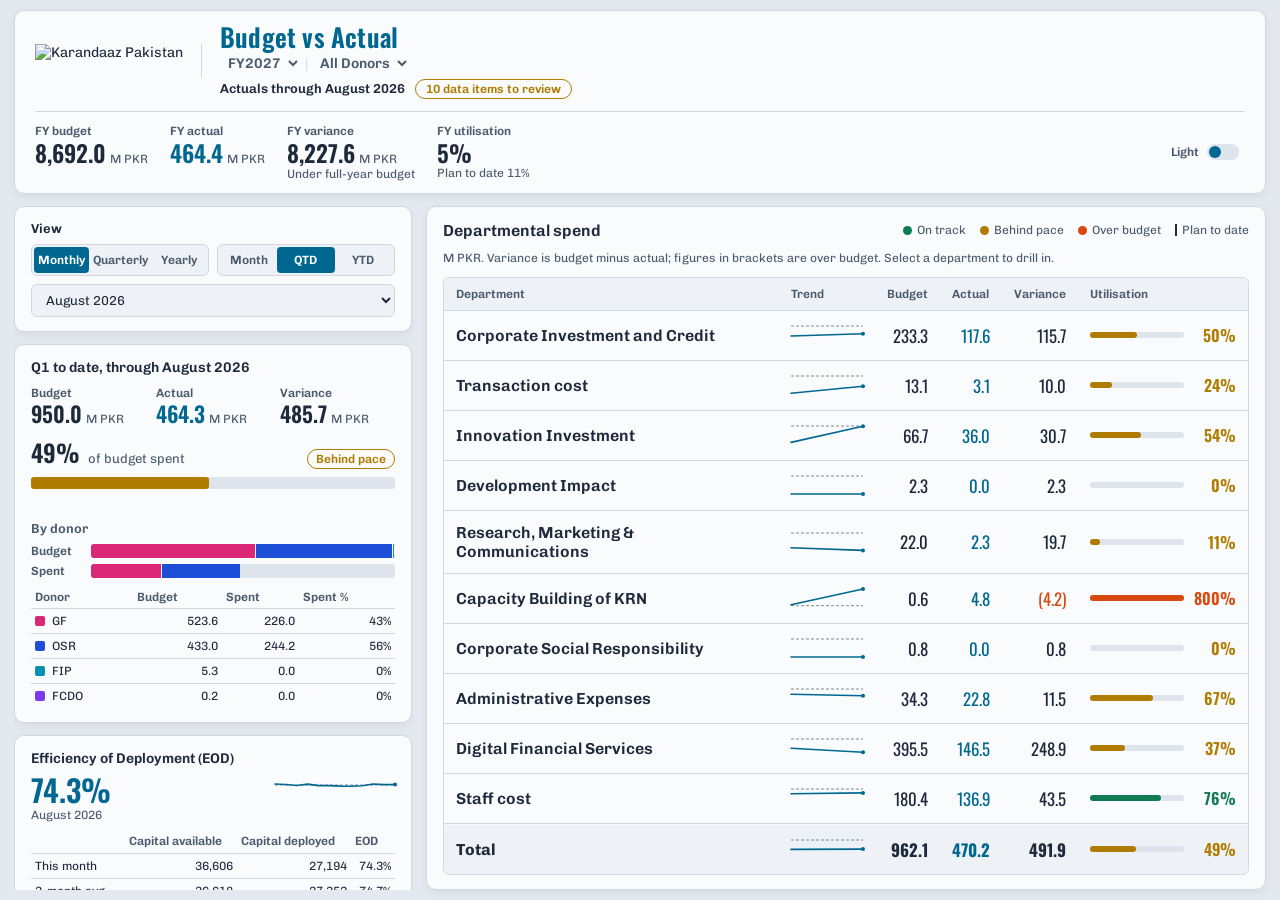
==== commit bb1ec696: "Add files via upload" ====
--- a/index.html
+++ b/index.html
@@ -3,406 +3,259 @@
 <head>
     <meta charset="UTF-8">
     <meta name="viewport" content="width=device-width, initial-scale=1.0">
-    <title>Karandaaz HR Portal</title>
-    <link href="https://fonts.googleapis.com/css2?family=Chivo:wght@400;500;600;700;900&family=Oswald:wght@400;500;600;700&display=swap" rel="stylesheet">
-    <link rel="stylesheet" href="styles.css"> <!-- Reusing your existing theme -->
-    
-    <!-- PDF Generation Library -->
-    <script src="https://cdnjs.cloudflare.com/ajax/libs/html2pdf.js/0.10.1/html2pdf.bundle.min.js"></script>
-    
-    <style>
-        /* Specific Portal  Styles */
-        .login-gate {
-            position: fixed; top: 0; left: 0; width: 100%; height: 100%;
-            background: var(--bg-page); z-index: 9999;
-            display: flex; flex-direction: column; align-items: center; justify-content: center;
-        }
-        .login-box {
-            background: var(--bg-card); padding: 40px; border-radius: var(--radius-card);
-            box-shadow: var(--card-shadow); text-align: center; border: 1px solid var(--border-color);
-            width: 90%; max-width: 400px;
-        }
-        .cnic-input {
-            width: 100%; padding: 12px; margin: 20px 0; border-radius: var(--radius-ctrl);
-            border: 1px solid var(--border-color); background: transparent;
-            color: var(--text-primary); font-size: 1.1rem; text-align: center; letter-spacing: 2px;
-        }
-        .login-btn {
-            background: var(--krn-blue); color: white; border: none; padding: 12px 24px;
-            border-radius: var(--radius-ctrl); font-weight: bold; cursor: pointer; width: 100%; font-size: 1rem;
-        }
-        
-        /* Bento Grid */
-        .bento-card {
-            background: var(--bg-card); border: 1px solid var(--border-color);
-            border-radius: var(--radius-card); padding: 20px; box-shadow: var(--card-shadow);
-            display: flex; flex-direction: column; position: relative;
-        }
-        .locked-card { opacity: 0.6 !important; filter: grayscale(100%) !important; pointer-events: none !important; position: relative !important; }
-        .locked-overlay {
-            position: absolute; top: 0; left: 0; width: 100%; height: 100%;
-            display: flex; flex-direction: column; align-items: center; justify-content: center;
-            background: rgba(0,0,0,0.05); border-radius: var(--radius-card); backdrop-filter: blur(2px);
-        }
- /* Pill Toggle Switch */
-.theme-switch {
-  position: relative;
-  display: inline-block;
-  width: 46px;
-  height: 24px;
-}
-.theme-switch input { 
-  opacity: 0;
-  width: 0;
-  height: 0;
-}
-.theme-slider {
-  position: absolute;
-  cursor: pointer;
-  top: 0; left: 0; right: 0; bottom: 0;
-  background-color: #cbd5e1;
-  transition: .4s;
-  border-radius: 24px;
-}
-.theme-slider:before {
-  position: absolute;
-  content: "";
-  height: 18px; width: 18px;
-  left: 3px; bottom: 3px;
-  background-color: white;
-  transition: .4s;
-  border-radius: 50%;
-}
-input:checked + .theme-slider {
-  background-color: #0284c7;
-}
-input:checked + .theme-slider:before {
-  transform: translateX(22px);
-}
-/* Let this page scroll vertically — the shared theme sets
-   body { overflow: hidden } for a different, fixed-height page,
-   which would clip bento cards on shorter viewports here. */
-  body { overflow-y: auto !important; }
-
-  /* Formatting for Login Inputs */
-  .login-input {
-      width: 100%;
-      padding: 12px 15px;
-      margin-bottom: 15px;
-      font-size: 1rem;
-      border: 1px solid #ccc;
-      border-radius: 8px;
-      box-sizing: border-box;
-      background: #fff;
-      color: #333;
-      transition: border-color 0.2s, box-shadow 0.2s;
-  }
-  .login-input:focus {
-      outline: none;
-      border-color: #005A9C;
-      box-shadow: 0 0 0 2px rgba(0, 90, 156, 0.2);
-  }
-
-  /* Type scale — raised so secondary text is legible (nothing below ~13.5px). */
-  :root { --fs-note: 0.85rem; --fs-label: 0.92rem; --fs-body: 0.95rem; --fs-title: 1.1rem; }
-  .val-unit { font-size: 0.95rem; }
-
-  /* ---------------- Sidebar shell (Option B layout) ---------------- */
-  .dashboard-shell { display: flex; align-items: flex-start; min-height: 100vh; }
-  .sidebar {
-      flex: 0 0 300px; background: var(--krn-blue); color: #ffffff;
-      padding: 32px 22px; box-sizing: border-box;
-      display: flex; flex-direction: column; gap: 24px;
-      position: sticky; top: 0; min-height: 100vh;
-  }
-  .sidebar-logo { height: 26px; width: auto; display: block; align-self: flex-start; }
-  .sidebar-identity { display: flex; align-items: center; gap: 12px; }
-  .sidebar-avatar {
-      display: inline-flex; align-items: center; justify-content: center;
-      width: 44px; height: 44px; border-radius: 50%;
-      background: rgba(255,255,255,0.15);
-      font-family: 'Chivo', sans-serif; font-weight: 700; font-size: 0.9rem;
-      flex-shrink: 0;
-  }
-  .sidebar-name { font-family: 'Chivo', sans-serif; font-weight: 700; font-size: 1rem; }
-  .sidebar-meta { font-size: var(--fs-note); color: #bcdcee; margin-top: 2px; }
-  .sidebar-position { margin-top: 6px; font-size: var(--fs-body); line-height: 1.4; }
-  .sidebar-joined { font-size: var(--fs-note); color: #bcdcee; margin-top: 4px; }
-  .sidebar-divider { height: 1px; background: rgba(255,255,255,0.18); }
-  .sidebar-details-label {
-      font-size: 0.8rem; font-weight: 700; text-transform: uppercase;
-      letter-spacing: 0.5px; color: #9fcbe0; margin-bottom: 10px;
-  }
-  .sidebar-detail-row {
-      display: flex; justify-content: space-between; align-items: baseline;
-      padding: 9px 0; gap: 12px; border-bottom: 1px solid rgba(255,255,255,0.14);
-  }
-  .sidebar-detail-row:last-child { border-bottom: none; }
-  .sidebar-detail-label { font-size: var(--fs-label); color: #d7ecf6; }
-  .sidebar-subhead { font-size: 0.8rem; font-weight: 700; text-transform: uppercase; letter-spacing: 0.5px; color: #9fcbe0; margin: 18px 0 2px; }
-  .sidebar-detail-value { font-family: var(--font-num); font-weight: 600; font-size: 1rem; color: #ffffff; white-space: nowrap; }
-  .sidebar-detail-value.is-text { font-family: inherit; font-size: var(--fs-label); }
-  .sidebar-theme-toggle { margin-top: auto; display: flex; align-items: center; gap: 10px; cursor: pointer; color: #d7ecf6; font-size: var(--fs-label); }
-  .sidebar-logout {
-      display: flex; align-items: center; gap: 8px; background: rgba(255,255,255,0.1);
-      border: none; border-radius: 8px; padding: 9px 12px; cursor: pointer;
-      color: #ffffff; font-size: var(--fs-label); font-weight: 600; font-family: inherit;
-      width: 100%; box-sizing: border-box; text-align: left;
-  }
-  .sidebar-logout:hover { background: rgba(255,255,255,0.18); }
-
-  /* The brand blue is identical in light and dark theme, which reads as
-     too bright next to dark mode's near-black cards — use a deeper navy
-     for the sidebar specifically when dark mode is active. */
-  body.dark-mode .sidebar { background: #00394f; }
-
-  /* ---------------- Main content + clickable cards ---------------- */
-  .dashboard-main { flex: 1 1 auto; padding: 36px 40px; box-sizing: border-box; min-width: 0; }
-  .main-grid { display: flex; gap: 24px; max-width: 1160px; align-items: flex-start; }
-  .grid-col { flex: 1 1 0; min-width: 0; display: flex; flex-direction: column; gap: 24px; }
-  .click-card {
-      all: unset; box-sizing: border-box; width: 100%;
-      display: flex; flex-direction: column; text-align: left; cursor: pointer; font-family: inherit;
-      background: var(--bg-card); border: 1px solid var(--border-color); border-radius: var(--radius-card);
-      padding: 22px; box-shadow: var(--card-shadow);
-      transition: box-shadow .15s ease;
-  }
-  .click-card:hover { box-shadow: 0 8px 20px rgba(0,0,0,0.12); }
-  .click-card:focus-visible { outline: 2px solid var(--krn-blue); outline-offset: 2px; box-shadow: 0 8px 20px rgba(0,0,0,0.12); }
-  .card-header-row {
-      display: flex; align-items: center; justify-content: space-between;
-      margin-bottom: 14px; padding-bottom: 10px; border-bottom: 1px solid var(--border-color);
-  }
-  .card-header-row h3 { margin: 0; font-size: var(--fs-title); color: var(--text-primary); }
-  .card-chevron { flex-shrink: 0; color: var(--text-secondary); }
-
-  /* Mobile tab bar — base styles MUST come before the media query below,
-     otherwise this display:none would override the media query's display:flex. */
-  .mobile-tabs {
-      display: none; gap: 6px; margin-bottom: 16px; padding: 4px;
-      background: var(--bg-card); border: 1px solid var(--border-color); border-radius: var(--radius-ctrl);
-  }
-  .mobile-tab-btn {
-      flex: 1; padding: 10px 4px; border: none; background: transparent; border-radius: 4px;
-      font-size: var(--fs-label); font-weight: 600; color: var(--text-secondary); cursor: pointer;
-      font-family: inherit; transition: background-color 0.15s, color 0.15s;
-  }
-  .mobile-tab-btn.active { background: var(--krn-blue); color: #fff; }
-
-  @media (max-width: 900px) {
-      .dashboard-shell { flex-direction: column; align-items: stretch; }
-      .sidebar { position: static; min-height: unset; flex: 0 0 auto; width: 100%; }
-      .dashboard-main { padding: 16px 0 24px; }
-      .main-grid { flex-direction: column; max-width: none; align-items: stretch; }
-
-      /* Collapse the two desktop columns so cards become one flat,
-         filterable sequence for the tab groups. */
-      .grid-col { display: contents; }
-
-      .mobile-tabs { display: flex; }
-      [data-tab-group] { display: none; }
-      [data-tab-group].tab-visible { display: flex; }
-  }
-</style>
+    <title>Karandaaz Pakistan — Budget vs Actual</title>
+
+    <link rel="preconnect" href="https://fonts.googleapis.com">
+    <link rel="preconnect" href="https://fonts.gstatic.com" crossorigin>
+    <link href="https://fonts.googleapis.com/css2?family=Chivo:wght@300..700&family=Oswald:wght@400..700&display=swap" rel="stylesheet">
+
+    <!-- Bump ?v= on every deploy so browsers pick up the new files -->
+    <link rel="stylesheet" href="bva.css?v=2026.10.09">
 </head>
-<body class="light-mode">
-
-    <!-- CNIC LOGIN GATE -->
-    <div id="loginScreen" class="login-gate">
-        <div class="login-box">
-            <img src="https://www.karandaaz.com.pk/_next/static/media/navbar-logo.0ebe1390.svg" alt="Karandaaz" style="height: 40px; margin-bottom: 20px;">
-            <h2 style="margin: 0; color: var(--text-primary);">Employee Portal</h2>
-            <p style="font-size: 0.85rem; color: var(--text-secondary);">Enter your CNIC (Without Dashes) to access your secure data.</p>
-            <div style="margin-bottom: 25px;">
-                <input type="text" id="empCodeInput" placeholder="Employee Code (e.g., KRN001)" class="login-input" required />
-                <input type="text" id="cnicInput" placeholder="CNIC (e.g., 12345-1234567-1)" class="login-input" style="margin-bottom: 0;" required />
-            </div>
-            <button class="login-btn" onclick="authenticateUser()">Secure Login &rarr;</button>
-            <div id="loginError" style="color: var(--krn-orange); font-size: 0.8rem; margin-top: 10px; display: none;">CNIC not found. Please verify and try again.</div>
-        </div>
+<body class="view-summary light-mode">
+
+<div id="hoverTooltip" class="hover-tooltip" role="tooltip"></div>
+
+<!-- Loading / error screen -->
+<!-- Logo: save the SVG to assets/karandaaz-logo.svg. The onerror fallback uses the website copy until then. -->
+<div id="loadingOverlay" class="loading-overlay" aria-live="polite">
+    <div class="loader-content">
+        <div class="logo-container">
+            <div class="app-spinner"></div>
+            <img src="assets/karandaaz-logo.svg" alt="Karandaaz" class="loader-logo brand-logo" onerror="this.onerror=null;this.src='https://www.karandaaz.com.pk/_next/static/media/navbar-logo.0ebe1390.svg'">
+        </div>
+        <p id="loaderStatusText" class="loader-status-text">Loading…</p>
+        <button id="btnRetry" class="btn btn-outline" type="button" hidden>Try again</button>
     </div>
-
-    <!-- MAIN PORTAL DASHBOARD (Hidden until login) -->
-    <div id="dashboardScreen" style="display: none;">
-    <div class="dashboard-shell">
-
-        <!-- SIDEBAR -->
-        <aside class="sidebar" aria-label="Employee summary">
-            <img class="sidebar-logo" alt="Karandaaz" src="[data-uri]">
-
-            <div class="sidebar-identity">
-                <span class="sidebar-avatar" id="empInitials">&mdash;</span>
-                <div>
-                    <div class="sidebar-name" id="empNameDisplay">Employee Name</div>
-                    <div class="sidebar-meta">Grade <span id="empGradeDisplay">0</span> &middot; <span id="empCodeDisplay">&mdash;</span></div>
-                </div>
-            </div>
-
+</div>
+
+<div class="dashboard-container">
+
+    <!-- HEADER -->
+    <header class="header-banner">
+        <div class="header-left">
+            <div class="header-logo">
+                <img src="assets/karandaaz-logo.svg" alt="Karandaaz Pakistan" class="brand-logo" onerror="this.onerror=null;this.src='https://www.karandaaz.com.pk/_next/static/media/navbar-logo.0ebe1390.svg'">
+            </div>
+            <div class="header-title-group">
+                <h1>Budget vs Actual</h1>
+                <div class="header-selectors">
+                    <label class="visually-hidden" for="yearDropdown">Fiscal year</label>
+                    <select id="yearDropdown" class="select-bare"></select>
+                    <span class="divider" aria-hidden="true">|</span>
+                    <label class="visually-hidden" for="donorDropdown">Donor</label>
+                    <select id="donorDropdown" class="select-bare"></select>
+                </div>
+                <div class="as-of-row">
+                    <span id="asOfStamp" class="as-of-stamp"></span>
+                    <button id="dataCheckChip" class="data-check-chip" type="button" hidden></button>
+                </div>
+            </div>
+        </div>
+
+        <div class="header-right">
+            <div class="header-kpis">
+                <div class="kpi">
+                    <div class="kpi-label">FY budget</div>
+                    <div class="kpi-value" id="kpiBudget"></div>
+                </div>
+                <div class="kpi">
+                    <div class="kpi-label">FY actual</div>
+                    <div class="kpi-value actual" id="kpiActual"></div>
+                </div>
+                <div class="kpi">
+                    <div class="kpi-label">FY variance</div>
+                    <div class="kpi-value" id="kpiVariance"></div>
+                    <div class="kpi-sub" id="kpiVarianceSub"></div>
+                </div>
+                <div class="kpi">
+                    <div class="kpi-label">FY utilisation</div>
+                    <div class="kpi-value" id="kpiUtil"></div>
+                    <div class="kpi-sub" id="kpiUtilSub"></div>
+                </div>
+            </div>
+            <button id="themeToggle" class="theme-toggle" type="button" aria-pressed="false" aria-label="Dark mode">
+                <span id="themeLabel">Light</span>
+                <span class="switch-track"><span class="switch-thumb"></span></span>
+            </button>
+        </div>
+    </header>
+
+    <!-- MAIN LAYOUT -->
+    <main class="main-layout-wrapper">
+
+        <!-- Summary panel (full width in summary view, narrow sidebar in details view) -->
+        <section id="summaryPanel" aria-label="Summary">
+            <div class="summary-split-layout">
+
+                <div class="summary-left-col">
+                    <div class="card controls-block">
+                        <div class="controls-head">
+                            <span class="controls-title">View</span>
+                            <button id="btnBackToSummary" class="btn btn-outline btn-small" type="button" hidden>Back to summary</button>
+                        </div>
+                        <div class="control-group-row">
+                            <div class="segmented" role="group" aria-label="Granularity">
+                                <button type="button" class="seg-btn" data-granularity="Monthly">Monthly</button>
+                                <button type="button" class="seg-btn" data-granularity="Quarterly">Quarterly</button>
+                                <button type="button" class="seg-btn" data-granularity="Yearly">Yearly</button>
+                            </div>
+                            <div class="segmented" role="group" aria-label="Period type">
+                                <button type="button" class="seg-btn" data-viewmode="Period">Month</button>
+                                <button type="button" class="seg-btn" data-viewmode="QTD">QTD</button>
+                                <button type="button" class="seg-btn" data-viewmode="YTD">YTD</button>
+                            </div>
+                        </div>
+                        <label class="visually-hidden" for="periodDropdown">Period</label>
+                        <select id="periodDropdown" class="select-input"></select>
+                    </div>
+
+                    <div class="card period-card">
+                        <h2 class="card-title" id="periodCaption"></h2>
+                        <div class="period-kpis">
+                            <div class="kpi">
+                                <div class="kpi-label">Budget</div>
+                                <div class="kpi-value" id="periodBudget"></div>
+                            </div>
+                            <div class="kpi">
+                                <div class="kpi-label">Actual</div>
+                                <div class="kpi-value actual" id="periodActual"></div>
+                            </div>
+                            <div class="kpi">
+                                <div class="kpi-label">Variance</div>
+                                <div class="kpi-value" id="periodVariance"></div>
+                            </div>
+                        </div>
+                        <div id="periodBullet"></div>
+                        <h3 class="section-label">By donor</h3>
+                        <div id="periodDonorBars"></div>
+                    </div>
+
+                    <div class="card eod-card" id="eodCard"></div>
+                </div>
+
+                <div class="card summary-right-card">
+                    <div class="card-header-row">
+                        <h2 class="card-title">Departmental spend</h2>
+                        <div class="status-legend" aria-label="Status key">
+                            <span><i class="status-dot status-ontrack"></i>On track</span>
+                            <span><i class="status-dot status-behind"></i>Behind pace</span>
+                            <span><i class="status-dot status-over"></i>Over budget</span>
+                            <span><i class="pace-key"></i>Plan to date</span>
+                        </div>
+                    </div>
+                    <p class="table-note">M PKR. Variance is budget minus actual; figures in brackets are over budget. Select a department to drill in.</p>
+                    <div class="table-wrapper">
+                        <table class="detail-table summary-table">
+                            <thead>
+                                <tr>
+                                    <th>Department</th>
+                                    <th>Trend</th>
+                                    <th class="n">Budget</th>
+                                    <th class="n">Actual</th>
+                                    <th class="n">Variance</th>
+                                    <th>Utilisation</th>
+                                </tr>
+                            </thead>
+                            <tbody id="summaryTableBody"></tbody>
+                            <tfoot id="summaryTableFoot"></tfoot>
+                        </table>
+                    </div>
+                </div>
+
+            </div>
+        </section>
+
+        <!-- Details panel -->
+        <section id="detailsPanel" aria-label="Department details">
+            <div class="card details-dept-card">
+                <div class="card-header-row">
+                    <h2 class="card-title">Departments</h2>
+                    <label class="visually-hidden" for="sortDept">Sort departments</label>
+                    <select class="select-mini" id="sortDept">
+                        <option value="Spend">Highest spend</option>
+                        <option value="Variance">Most over budget</option>
+                    </select>
+                </div>
+                <div class="dept-grid-container" id="deptListContainer"></div>
+            </div>
+
+            <div class="card details-overview-card">
+                <div class="card-header-row">
+                    <h2 class="card-title" id="card3Title">Department</h2>
+                    <label class="visually-hidden" for="sortStream">Sort streams</label>
+                    <select class="select-mini" id="sortStream">
+                        <option value="Spend">Highest spend</option>
+                        <option value="Variance">Most over budget</option>
+                    </select>
+                </div>
+                <div class="overview-top">
+                    <div id="deptBullet"></div>
+                    <div id="deptDonorBars"></div>
+                </div>
+                <h3 class="section-label">Streams — select one to see its accounts</h3>
+                <div class="stream-grid-container" id="streamListContainer"></div>
+            </div>
+        </section>
+
+    </main>
+</div>
+
+<!-- Account drill-down -->
+<div id="streamModal" class="modal" role="dialog" aria-modal="true" aria-labelledby="modalStreamTitle" aria-hidden="true">
+    <div class="modal-content">
+        <div class="modal-header">
             <div>
-                <div class="sidebar-position" id="empPositionDisplay">&mdash;</div>
-                <div class="sidebar-joined">Joined <span id="empJoinDisplay">&mdash;</span></div>
-            </div>
-
-            <div class="sidebar-divider"></div>
-
+                <h2 id="modalStreamTitle" class="modal-title"></h2>
+                <p id="modalStreamSubtitle" class="modal-subtitle"></p>
+            </div>
+            <div class="modal-controls">
+                <label class="visually-hidden" for="modalSearch">Search accounts</label>
+                <input type="search" id="modalSearch" class="search-box" placeholder="Search accounts or codes">
+                <a href="staff.html" id="btnStaffLink" class="btn btn-solid" hidden>Open HR portal</a>
+                <button id="btnExportModal" class="btn btn-outline" type="button">Export CSV</button>
+                <button class="close-btn" type="button" data-close-modal aria-label="Close">&times;</button>
+            </div>
+        </div>
+        <div id="modalSummaryStats" class="stat-grid"></div>
+        <p class="table-note">Monthly actuals, totals and budget in M PKR.</p>
+        <div class="table-wrapper">
+            <table class="detail-table">
+                <thead id="modalTableHead"></thead>
+                <tbody id="modalTableBody"></tbody>
+            </table>
+        </div>
+    </div>
+</div>
+
+<!-- Data checks -->
+<div id="auditModal" class="modal" role="dialog" aria-modal="true" aria-labelledby="auditTitle" aria-hidden="true">
+    <div class="modal-content modal-wide">
+        <div class="modal-header">
             <div>
-                <div class="sidebar-details-label">Employee Details</div>
-                <div id="sidebarDetailsList"><!-- Compensation rows injected by JS --></div>
-            </div>
-
-            <label class="sidebar-theme-toggle">
-                <svg aria-hidden="true" width="14" height="14" viewBox="0 0 24 24" fill="none" stroke="currentColor" stroke-width="1.8" stroke-linecap="round"><circle cx="12" cy="12" r="4"></circle><path d="M12 2v2M12 20v2M4.2 4.2l1.4 1.4M18.4 18.4l1.4 1.4M2 12h2M20 12h2M4.2 19.8l1.4-1.4M18.4 5.6l1.4-1.4"></path></svg>
-                <span class="theme-switch" style="width: 38px; height: 20px;">
-                    <input type="checkbox" id="themeToggleCheckbox" onchange="toggleTheme()" aria-label="Toggle dark mode">
-                    <span class="theme-slider"></span>
-                </span>
-                <svg aria-hidden="true" width="14" height="14" viewBox="0 0 24 24" fill="none" stroke="currentColor" stroke-width="1.8" stroke-linecap="round" stroke-linejoin="round"><path d="M20 14.5A8 8 0 1 1 9.5 4a6.5 6.5 0 0 0 10.5 10.5z"></path></svg>
-                <span id="themeLabel" style="font-weight: bold; letter-spacing: 0.5px;">LIGHT</span>
-            </label>
-            <button type="button" class="sidebar-logout" onclick="logoutUser()">
-                <svg aria-hidden="true" width="15" height="15" viewBox="0 0 24 24" fill="none" stroke="currentColor" stroke-width="1.8" stroke-linecap="round" stroke-linejoin="round"><path d="M9 21H5a2 2 0 0 1-2-2V5a2 2 0 0 1 2-2h4"></path><path d="M16 17l5-5-5-5"></path><path d="M21 12H9"></path></svg>
-                Log Out
-            </button>
-        </aside>
-
-        <!-- MAIN CONTENT -->
-        <main class="dashboard-main">
-          <div class="mobile-tabs" role="tablist" aria-label="Dashboard sections">
-              <button type="button" class="mobile-tab-btn" data-tab="benefits" role="tab">Benefits</button>
-              <button type="button" class="mobile-tab-btn" data-tab="money" role="tab">Money</button>
-              <button type="button" class="mobile-tab-btn" data-tab="documents" role="tab">Documents</button>
-          </div>
-          <div class="main-grid">
-            <div class="grid-col">
-
-            <!-- 1. Provident Fund -->
-            <button type="button" class="click-card" id="pfCard" data-tab-group="benefits" onclick="openPFModal()" title="Click for Monthly Ledger">
-                <div class="card-header-row">
-                    <h3>Provident Fund</h3>
-                    <svg class="card-chevron" aria-hidden="true" width="16" height="16" viewBox="0 0 24 24" fill="none" stroke="currentColor" stroke-width="2" stroke-linecap="round" stroke-linejoin="round"><path d="M9 6l6 6-6 6"></path></svg>
-                </div>
-                <div class="val" style="margin-bottom: 15px;"><span class="val-unit">Net Closing Balance (PKR)</span><span class="val-num" id="pfTotal">0</span></div>
-                <div style="display: grid; grid-template-columns: 1fr 1fr; gap: 10px; font-size: var(--fs-label);">
-                    <div><span style="color: var(--text-secondary);">Employee Cont.</span><br><strong id="pfEmployee" style="color: var(--text-primary);">0</strong></div>
-                    <div id="pfEmployerBox"><span style="color: var(--text-secondary);">Employer Cont.</span><br><strong id="pfEmployer" style="color: var(--text-primary);">0</strong></div>
-                    <div><span style="color: var(--text-secondary);">Acc. Profits</span><br><strong id="pfProfit" style="color: var(--krn-green);">0</strong></div>
-                    <div><span style="color: var(--text-secondary);">Total Withdrawals</span><br><strong id="pfWithdrawal" style="color: var(--krn-orange);">0</strong></div>
-                </div>
-            </button>
-
-            <!-- 3. Training & Development -->
-            <button type="button" class="click-card" id="trainingCard" data-tab-group="benefits" onclick="openTrainingModal()" title="Click for accrual detail">
-                <div class="card-header-row">
-                    <h3>Accrued Training Budget</h3>
-                    <svg class="card-chevron" aria-hidden="true" width="16" height="16" viewBox="0 0 24 24" fill="none" stroke="currentColor" stroke-width="2" stroke-linecap="round" stroke-linejoin="round"><path d="M9 6l6 6-6 6"></path></svg>
-                </div>
-                <div style="display: flex; justify-content: space-between; align-items: flex-end;">
-                    <div class="val"><span class="val-unit">Available Limit (PKR)</span><span class="val-num" id="trainAvailable">0</span></div>
-                    <div style="text-align: right; font-size: var(--fs-label);">
-                        <span style="color: var(--text-secondary);">Accrued:</span> <strong id="trainAccrued">0</strong><br>
-                        <span style="color: var(--text-secondary);">Utilized:</span> <strong id="trainUtilized">0</strong>
-                    </div>
-                </div>
-                <div style="height: 8px; background: rgba(0,0,0,0.08); border-radius: 4px; margin-top: 16px; overflow: hidden;">
-                    <div id="trainUtilBar" style="height: 100%; width: 0%; background: var(--krn-orange); border-radius: 4px;"></div>
-                </div>
-                <div style="display: flex; justify-content: space-between; font-size: var(--fs-note); color: var(--text-secondary); margin-top: 6px;">
-                    <span id="trainUtilPercent">0% utilized</span>
-                    <span>Entitlement: <strong id="trainEntitlement" style="color: var(--text-primary);">0</strong></span>
-                </div>
-                <div id="trainingWarning" style="display: none; background: rgba(249, 115, 22, 0.1); color: var(--krn-orange); padding: 10px 12px; border-radius: 6px; font-size: var(--fs-note); margin-top: 15px; border: 1px solid var(--krn-orange); text-align: left; line-height: 1.45;">
-                    <strong>Advance Utilized:</strong> You have dipped into un-accrued funds. A Training Bond is currently active.
-                    <div id="trainingRecovery" style="margin-top: 6px;"></div>
-                </div>
-            </button>
-
-            <!-- 6. Tax Certificate -->
-            <div class="bento-card" data-tab-group="documents">
-                <h3 style="margin: 0 0 15px 0; color: var(--text-primary); font-size: var(--fs-title); border-bottom: 1px solid var(--border-color); padding-bottom: 10px;">Tax Certificates</h3>
-                <p style="font-size: var(--fs-label); color: var(--text-secondary); margin-top: 0;">Generate your official Section 149 Tax Deduction Certificate.</p>
-                <select id="taxYearSelect" style="width: 100%; padding: 8px; border-radius: 4px; border: 1px solid var(--border-color); background: var(--bg-page); color: var(--text-primary); margin-bottom: 15px;">
-                    <option value="FY2027">July 2026 - June 2027</option>
-                    <option value="FY2026">July 2025 - June 2026</option>
-                </select>
-                <button onclick="generateTaxPDF()" style="background: transparent; color: var(--krn-blue); border: 1px solid var(--krn-blue); padding: 8px; border-radius: 4px; cursor: pointer; font-weight: bold; width: 100%;">Generate PDF &darr;</button>
-            </div>
-
-            </div>
-            <div class="grid-col">
-
-            <!-- 2. Gratuity -->
-            <button type="button" class="click-card" id="gratuityCard" data-tab-group="benefits" onclick="openGratuityModal()" title="Click for accrual detail">
-                <div class="card-header-row">
-                    <h3>Gratuity Payable</h3>
-                    <svg class="card-chevron" aria-hidden="true" width="16" height="16" viewBox="0 0 24 24" fill="none" stroke="currentColor" stroke-width="2" stroke-linecap="round" stroke-linejoin="round"><path d="M9 6l6 6-6 6"></path></svg>
-                </div>
-                <div style="display: flex; justify-content: space-between; align-items: flex-end;">
-                    <div class="val"><span class="val-unit">Accrued Amount (PKR)</span><span class="val-num" id="gratuityTotal">0</span></div>
-                    <div id="gratuityBreakdown" style="text-align: right; font-size: var(--fs-label);">
-                        <!-- Breakdown injected by JS -->
-                    </div>
-                </div>
-                <div style="font-size: var(--fs-note); color: var(--text-secondary); margin-top: 16px;">
-                    <strong id="gratuityTenure" style="color: var(--text-primary);">&mdash;</strong> of service &middot; accrues at Base Salary &divide; 2 per year (from Jul 2023 or joining date, whichever is later)
-                </div>
-            </button>
-
-            <!-- 4. Salary Advances -->
-            <button type="button" class="click-card" id="advancesCard" data-tab-group="money" title="Click for advances ledger">
-                <div class="card-header-row">
-                    <h3>Salary Advances</h3>
-                    <svg class="card-chevron" aria-hidden="true" width="16" height="16" viewBox="0 0 24 24" fill="none" stroke="currentColor" stroke-width="2" stroke-linecap="round" stroke-linejoin="round"><path d="M9 6l6 6-6 6"></path></svg>
-                </div>
-                <div style="font-size: var(--fs-label); color: var(--text-secondary); margin-bottom: 5px; display: flex; align-items: center;">
-                    Max Available Limit (PKR)
-                    <span style="margin-left:5px; cursor:help; font-size:0.9rem;" title="Calculation: Min(Base Salary × 5, PF Balance × 60%) minus active advances. Maximum 3 active advances allowed.">&#8505;&#65039;</span>
-                </div>
-                <div class="val-num" id="advLimit" style="margin-bottom: 4px;">0</div>
-                <div style="font-size: var(--fs-label); color: var(--text-secondary); margin-bottom: 15px;">Capped by: <strong id="advCapReason" style="color: var(--text-primary);">&mdash;</strong></div>
-                <div id="activeAdvancesContainer">
-                    <!-- Progress bars injected by JS -->
-                </div>
-            </button>
-
-            <!-- 7. Lease Finance Limit -->
-            <div class="bento-card" id="leaseCard" data-tab-group="money">
-                <h3 style="margin: 0 0 15px 0; color: var(--text-primary); font-size: var(--fs-title); border-bottom: 1px solid var(--border-color); padding-bottom: 10px;">Lease Finance Limit (LFL)</h3>
-                <div class="val"><span class="val-unit">Max Vehicle Lease (PKR)</span><span class="val-num" id="leaseLimit">0</span></div>
-                <div style="font-size: var(--fs-note); color: var(--text-secondary); margin-top: 10px;">Calculation: (PF + Gratuity) - (Advances + Overage Training)</div>
-            </div>
-
-            </div>
-
-            <!-- 5. Expense Claims — temporarily hidden from the UI (per request).
-                 The data (Expenses.csv), API field (myExpenses), rendering logic
-                 in portal_app.js, and the openExpensesModal() modal are all still
-                 fully intact — nothing else needs to change to bring this back.
-                 To re-enable: uncomment the <button> block below and place it
-                 inside whichever <div class="grid-col"> you want it to stack in.
-            <button type="button" class="click-card" id="expensesCard" onclick="openExpensesModal()" title="Click for claim history">
-                <div class="card-header-row">
-                    <h3>Expense Claims</h3>
-                    <svg class="card-chevron" aria-hidden="true" width="16" height="16" viewBox="0 0 24 24" fill="none" stroke="currentColor" stroke-width="2" stroke-linecap="round" stroke-linejoin="round"><path d="M9 6l6 6-6 6"></path></svg>
-                </div>
-                <div class="val" style="margin-bottom: 15px;"><span class="val-unit">Reimbursed (PKR)</span><span class="val-num" id="expPaidTotal">0</span></div>
-                <div style="display: flex; justify-content: space-between; align-items: baseline; font-size: var(--fs-label);">
-                    <span style="color: var(--text-secondary);">Pending: <strong id="expPendingCount" style="color: var(--text-primary);">0</strong> claim(s)</span>
-                    <strong id="expPendingAmount" style="color: var(--krn-orange);">0</strong>
-                </div>
-            </button>
-            -->
-
-          </div>
-        </main>
-
+                <h2 id="auditTitle" class="modal-title">Data checks</h2>
+                <p class="modal-subtitle">Actuals placed without an exact account-code match, files that don't belong to this year, and the reconciliation to source.</p>
+            </div>
+            <div class="modal-controls">
+                <button id="btnExportAudit" class="btn btn-outline" type="button">Export CSV</button>
+                <button class="close-btn" type="button" data-close-modal aria-label="Close">&times;</button>
+            </div>
+        </div>
+        <div id="auditSummary" class="stat-grid"></div>
+        <div class="table-wrapper">
+            <table class="detail-table audit-table">
+                <thead>
+                    <tr><th>Level</th><th>Source</th><th>Item</th><th class="n">M PKR</th><th>Placed in</th><th>Why</th></tr>
+                </thead>
+                <tbody id="auditTableBody"></tbody>
+            </table>
+        </div>
     </div>
-    </div>
-
-    <!-- Hidden Template for PDF Rendering -->
-    <div id="pdfTemplate" style="display: none; padding: 40px; background: white; color: black; font-family: Arial, sans-serif;">
-        <!-- Javascript will inject the official certificate HTML here before calling html2pdf -->
-    </div>
-
-    <script src="portal_app.js"></script>
+</div>
+
+<script src="vendor/papaparse.min.js?v=2026.10.09"></script>
+<script src="common.js?v=2026.10.09"></script>
+<script src="bva-data.js?v=2026.10.09"></script>
+<script src="app.js?v=2026.10.09"></script>
 </body>
 </html>
--- a/bva.css
+++ b/bva.css
@@ -0,0 +1,447 @@
+/* ==========================================================================
+   Karandaaz Pakistan — Budget vs Actual dashboard styles
+   Only index.html uses this file. staff.html keeps using styles.css.
+   ========================================================================== */
+
+/* ---------- Tokens ---------- */
+:root {
+    --font-body: 'Chivo', 'Segoe UI', system-ui, -apple-system, Roboto, Arial, sans-serif;
+    --font-num: 'Oswald', 'Arial Narrow', 'Segoe UI', sans-serif;
+
+    --radius-card: 10px;
+    --radius-ctrl: 6px;
+    --radius-bar: 3px;
+
+    --fs-xs: 0.75rem;    /* 12px — floor for any text */
+    --fs-sm: 0.8125rem;  /* 13px */
+    --fs-md: 0.875rem;   /* 14px */
+    --fs-lg: 1rem;
+
+    --krn-blue: #006890;
+    --krn-sky: #4a96d2;
+}
+
+/* Dark is the base; body.light-mode overrides. */
+body {
+    --bg-page: #131619;
+    --bg-card: #1c2024;
+    --bg-sunken: #171a1e;
+    --text-primary: #eef2f6;
+    --text-secondary: #9aa4ae;
+    --border-color: #2f363e;
+    --accent: #5bb8de;            /* brand blue lifted for contrast on dark */
+    --accent-soft: rgba(91, 184, 222, 0.14);
+    --track: #2a3037;
+    --card-shadow: 0 6px 18px rgba(0, 0, 0, 0.28);
+
+    --ok: #34c38f;
+    --behind: #f2b632;
+    --over: #ff7a45;
+    --neutral: #6b7580;
+}
+body.light-mode {
+    --bg-page: #e4e9ef;
+    --bg-card: #f9fbfc;
+    --bg-sunken: #eef2f6;
+    --text-primary: #1e293b;
+    --text-secondary: #4b5a6c;
+    --border-color: #cfd8e3;
+    --accent: #006890;
+    --accent-soft: rgba(0, 104, 144, 0.09);
+    --track: #dde4ec;
+    --card-shadow: 0 3px 10px rgba(15, 30, 50, 0.06);
+
+    --ok: #0f7b55;
+    --behind: #b07c00;
+    --over: #d9480f;
+    --neutral: #8a96a3;
+}
+
+/* ---------- Base ---------- */
+* { box-sizing: border-box; }
+html { font-size: 16px; }
+body {
+    margin: 0;
+    padding: 10px 14px;
+    font-family: var(--font-body);
+    font-weight: 400;
+    font-size: var(--fs-md);
+    color: var(--text-primary);
+    background: var(--bg-page);
+    overflow: hidden;   /* desktop: panels scroll, not the page */
+    transition: background-color 0.25s ease, color 0.25s ease;
+}
+h1, h2, h3, p { margin: 0; }
+button, select, input { font: inherit; color: inherit; }
+[hidden] { display: none !important; }
+.visually-hidden {
+    position: absolute !important; width: 1px; height: 1px; overflow: hidden;
+    clip: rect(0 0 0 0); white-space: nowrap;
+}
+:focus-visible { outline: 2px solid var(--accent); outline-offset: 2px; }
+
+::-webkit-scrollbar { width: 6px; height: 6px; }
+::-webkit-scrollbar-track { background: transparent; }
+::-webkit-scrollbar-thumb { background: var(--border-color); border-radius: 6px; }
+
+.num { font-family: var(--font-num); font-variant-numeric: tabular-nums; }
+.unit { font-size: var(--fs-xs); color: var(--text-secondary); margin-left: 4px; font-family: var(--font-body); }
+.n { text-align: right; font-variant-numeric: tabular-nums; white-space: nowrap; }
+.is-over, .is-over .num { color: var(--over) !important; }
+.actual, .actual .num { color: var(--accent); }
+
+.card {
+    background: var(--bg-card);
+    border: 1px solid var(--border-color);
+    border-radius: var(--radius-card);
+    box-shadow: var(--card-shadow);
+    padding: 14px 16px;
+    min-width: 0;
+}
+.card-title { font-size: var(--fs-lg); font-weight: 600; color: var(--text-primary); }
+.card-header-row { display: flex; justify-content: space-between; align-items: center; gap: 12px; flex-wrap: wrap; margin-bottom: 8px; }
+.section-label { font-size: var(--fs-sm); font-weight: 600; color: var(--text-secondary); margin: 14px 0 8px; }
+.table-note { font-size: var(--fs-xs); color: var(--text-secondary); margin: 2px 0 10px; line-height: 1.4; }
+.empty-note { font-size: var(--fs-sm); color: var(--text-secondary); padding: 14px 4px; text-align: center; }
+
+/* ---------- Buttons & inputs ---------- */
+.btn {
+    display: inline-flex; align-items: center; justify-content: center; gap: 6px;
+    padding: 6px 12px; border-radius: var(--radius-ctrl); font-size: var(--fs-sm); font-weight: 600;
+    cursor: pointer; text-decoration: none; white-space: nowrap; transition: background-color 0.15s, color 0.15s, border-color 0.15s;
+}
+.btn-outline { background: transparent; border: 1px solid var(--accent); color: var(--accent); }
+.btn-outline:hover { background: var(--accent-soft); }
+.btn-solid { background: var(--krn-blue); border: 1px solid var(--krn-blue); color: #fff; }
+.btn-solid:hover { filter: brightness(1.1); }
+.btn-small { padding: 3px 10px; font-size: var(--fs-xs); }
+
+.select-bare {
+    max-width: 240px; text-overflow: ellipsis;
+    border: none; background: transparent; color: var(--text-secondary);
+    font-size: var(--fs-md); font-weight: 600; cursor: pointer; padding: 2px 4px; border-radius: 4px;
+}
+.select-bare:hover { color: var(--text-primary); }
+.select-input, .select-mini {
+    width: 100%; padding: 7px 10px; border-radius: var(--radius-ctrl);
+    border: 1px solid var(--border-color); background: var(--bg-sunken); color: var(--text-primary);
+    font-size: var(--fs-sm); cursor: pointer;
+}
+.select-mini { width: auto; padding: 4px 8px; font-size: var(--fs-xs); }
+.select-input:disabled { opacity: 0.6; cursor: default; }
+option { background: var(--bg-card); color: var(--text-primary); }
+
+.segmented { display: flex; flex: 1; padding: 2px; border: 1px solid var(--border-color); border-radius: var(--radius-ctrl); background: var(--bg-sunken); }
+.seg-btn {
+    flex: 1; border: none; background: transparent; padding: 6px 4px; border-radius: 4px;
+    font-size: var(--fs-xs); font-weight: 600; color: var(--text-secondary); cursor: pointer; transition: background-color 0.15s, color 0.15s;
+}
+.seg-btn:hover:not(:disabled) { color: var(--text-primary); }
+.seg-btn.active { background: var(--krn-blue); color: #fff; }
+.seg-btn:disabled { opacity: 0.4; cursor: default; }
+
+/* ---------- Loading / error ---------- */
+.loading-overlay {
+    position: fixed; inset: 0; z-index: 9999; display: flex; align-items: center; justify-content: center;
+    background: var(--bg-page); transition: opacity 0.4s ease, visibility 0.4s;
+}
+.loading-overlay.hidden { opacity: 0; visibility: hidden; pointer-events: none; }
+.loader-content { display: flex; flex-direction: column; align-items: center; gap: 18px; max-width: 520px; padding: 0 20px; text-align: center; }
+.logo-container { position: relative; width: 120px; height: 120px; display: flex; align-items: center; justify-content: center; }
+.app-spinner {
+    position: absolute; inset: 0; border-radius: 50%;
+    border: 2px solid var(--track); border-top-color: var(--krn-blue); border-right-color: var(--krn-sky);
+    animation: spin 1.2s linear infinite;
+}
+.loading-overlay.is-error .app-spinner { animation: none; border-color: var(--over); }
+@keyframes spin { to { transform: rotate(360deg); } }
+.loader-logo { height: 36px; }
+.loader-status-text { font-size: var(--fs-sm); color: var(--text-secondary); line-height: 1.5; }
+.loading-overlay.is-error .loader-status-text { color: var(--over); }
+
+body:not(.light-mode) .brand-logo { filter: brightness(0) invert(1); }
+
+/* ---------- Layout ---------- */
+.dashboard-container { display: flex; flex-direction: column; height: calc(100vh - 20px); gap: 12px; }
+.main-layout-wrapper { flex: 1; min-height: 0; display: flex; gap: 12px; }
+
+/* ---------- Header ---------- */
+.header-banner {
+    display: flex; justify-content: space-between; align-items: center; gap: 20px;
+    background: var(--bg-card); border: 1px solid var(--border-color); border-radius: var(--radius-card);
+    box-shadow: var(--card-shadow); padding: 12px 20px; flex-shrink: 0;
+}
+.header-left { display: flex; align-items: center; gap: 18px; min-width: 0; }
+.header-logo { padding-right: 18px; border-right: 1px solid var(--border-color); display: flex; }
+.header-logo img { height: 34px; }
+.header-title-group h1 { font-family: var(--font-num); font-size: 1.9rem; font-weight: 600; line-height: 1.05; color: var(--accent); letter-spacing: 0.2px; }
+.header-selectors { display: flex; align-items: center; gap: 4px; margin-top: 2px; }
+.divider { color: var(--border-color); }
+.as-of-row { display: flex; align-items: center; gap: 10px; margin-top: 4px; flex-wrap: wrap; }
+.as-of-stamp { font-size: var(--fs-sm); font-weight: 600; color: var(--text-primary); }
+.data-check-chip {
+    border: 1px solid var(--ok); color: var(--ok); background: transparent; border-radius: 999px;
+    padding: 2px 10px; font-size: var(--fs-xs); font-weight: 600; cursor: pointer;
+}
+.data-check-chip.has-issues { border-color: var(--behind); color: var(--behind); }
+.data-check-chip:hover { background: var(--accent-soft); }
+
+.header-right { display: flex; align-items: center; gap: 22px; }
+.header-kpis { display: flex; gap: 28px; padding-left: 22px; border-left: 1px solid var(--border-color); }
+
+.kpi { display: flex; flex-direction: column; min-width: 0; }
+.kpi-label { font-size: var(--fs-xs); color: var(--text-secondary); font-weight: 600; margin-bottom: 2px; }
+.kpi-value { display: flex; align-items: baseline; white-space: nowrap; }
+.kpi-value .num { font-size: 1.75rem; font-weight: 600; line-height: 1.1; }
+.kpi-sub { font-size: var(--fs-xs); color: var(--text-secondary); margin-top: 1px; }
+
+.theme-toggle {
+    display: flex; align-items: center; gap: 8px; border: none; background: transparent; cursor: pointer;
+    font-size: var(--fs-xs); font-weight: 600; color: var(--text-secondary);
+}
+.switch-track { width: 32px; height: 16px; border-radius: 10px; background: var(--track); position: relative; transition: background-color 0.2s; }
+.switch-thumb { position: absolute; top: 2px; left: 2px; width: 12px; height: 12px; border-radius: 50%; background: var(--krn-blue); transition: transform 0.2s ease, background-color 0.2s; }
+.theme-toggle[aria-pressed="true"] .switch-track { background: var(--krn-sky); }
+.theme-toggle[aria-pressed="true"] .switch-thumb { transform: translateX(16px); background: #fff; }
+
+/* ---------- Summary panel ---------- */
+#summaryPanel { flex: 1 1 100%; min-width: 0; min-height: 0; display: flex; transition: flex-basis 0.35s ease; }
+.summary-split-layout { flex: 1; min-width: 0; min-height: 0; display: flex; gap: 12px; }
+.summary-left-col { flex: 0 1 400px; min-width: 300px; display: flex; flex-direction: column; gap: 12px; overflow-y: auto; min-height: 0; padding-right: 2px; }
+.summary-right-card { flex: 1; display: flex; flex-direction: column; min-height: 0; }
+
+.controls-block { display: flex; flex-direction: column; gap: 8px; flex-shrink: 0; }
+.controls-head { display: flex; justify-content: space-between; align-items: center; }
+.controls-title { font-size: var(--fs-sm); font-weight: 600; }
+.control-group-row { display: flex; gap: 8px; }
+
+.period-card { flex-shrink: 0; }
+.period-card .card-title { font-size: var(--fs-md); margin-bottom: 10px; }
+.period-kpis { display: grid; grid-template-columns: repeat(3, 1fr); gap: 10px; margin-bottom: 14px; }
+.period-kpis .kpi-value .num { font-size: 1.35rem; }
+
+/* ---------- Bullet (period / department) ---------- */
+.bullet-head { display: flex; align-items: baseline; gap: 8px; margin-bottom: 8px; flex-wrap: wrap; }
+.bullet-pct { font-family: var(--font-num); font-size: 1.5rem; font-weight: 600; line-height: 1; }
+.bullet-caption { font-size: var(--fs-sm); color: var(--text-secondary); }
+.bullet-track { position: relative; height: 12px; border-radius: var(--radius-bar); background: var(--track); }
+.bullet-fill { height: 100%; width: var(--w); border-radius: var(--radius-bar); background: var(--status-color, var(--accent)); transform-origin: left; animation: grow 0.8s cubic-bezier(0.2, 0.8, 0.2, 1); }
+.bullet .pace-marker { height: 20px; top: -4px; }
+.pace-label { position: absolute; top: 22px; left: 50%; transform: translateX(-50%); font-size: var(--fs-xs); color: var(--text-secondary); white-space: nowrap; }
+.bullet { padding-bottom: 18px; }
+
+.status-chip { margin-left: auto; font-size: var(--fs-xs); font-weight: 600; padding: 2px 8px; border-radius: 999px; color: var(--status-color); border: 1px solid var(--status-color); }
+
+/* ---------- Status colours ---------- */
+.status-ontrack { --status-color: var(--ok); }
+.status-behind  { --status-color: var(--behind); }
+.status-over    { --status-color: var(--over); }
+.status-neutral { --status-color: var(--neutral); }
+.status-text-ontrack { color: var(--ok); }
+.status-text-behind { color: var(--behind); }
+.status-text-over { color: var(--over); }
+.status-text-neutral { color: var(--text-secondary); }
+
+.status-dot { display: inline-block; width: 9px; height: 9px; border-radius: 50%; background: var(--status-color); flex-shrink: 0; }
+.status-legend { display: flex; gap: 14px; flex-wrap: wrap; font-size: var(--fs-xs); color: var(--text-secondary); }
+.status-legend span { display: inline-flex; align-items: center; gap: 5px; }
+.pace-key { display: inline-block; width: 2px; height: 12px; background: var(--text-primary); }
+
+/* ---------- Utilisation bar ---------- */
+.util-bar { flex: 1; min-width: 60px; }
+.util-track { position: relative; height: 6px; border-radius: var(--radius-bar); background: var(--track); }
+.util-fill { height: 100%; width: var(--w); border-radius: var(--radius-bar); background: var(--status-color); transform-origin: left; animation: grow 0.8s cubic-bezier(0.2, 0.8, 0.2, 1); }
+.pace-marker { position: absolute; left: var(--x); top: -3px; width: 2px; height: 12px; background: var(--text-primary); border-radius: 1px; transform: translateX(-1px); }
+@keyframes grow { from { transform: scaleX(0); } }
+
+/* ---------- Donor bars ---------- */
+.donor-bar-row { display: grid; grid-template-columns: 52px 1fr; align-items: center; gap: 8px; margin-bottom: 6px; }
+.donor-bar-label { font-size: var(--fs-xs); color: var(--text-secondary); font-weight: 600; }
+.donor-bar-track { display: flex; height: 14px; border-radius: var(--radius-bar); background: var(--track); overflow: hidden; }
+.donor-seg { width: var(--w); background: var(--c); height: 100%; border-right: 1px solid var(--bg-card); transform-origin: left; animation: grow 0.8s cubic-bezier(0.2, 0.8, 0.2, 1); }
+.donor-seg:last-child { border-right: none; }
+.donor-seg:hover { filter: brightness(1.15); }
+.swatch { display: inline-block; width: 10px; height: 10px; border-radius: 2px; background: var(--c); margin-right: 7px; vertical-align: -1px; }
+
+.donor-legend, .mini-table { width: 100%; border-collapse: collapse; margin-top: 8px; font-size: var(--fs-xs); }
+.donor-legend th, .mini-table th { font-weight: 600; color: var(--text-secondary); text-align: left; padding: 4px 4px; border-bottom: 1px solid var(--border-color); }
+.donor-legend td, .mini-table td { padding: 5px 4px; border-bottom: 1px solid var(--border-color); font-variant-numeric: tabular-nums; }
+.donor-legend tr:last-child td, .mini-table tr:last-child td { border-bottom: none; }
+
+/* ---------- EOD card ---------- */
+.eod-card { flex-shrink: 0; }
+.eod-card .card-title { font-size: var(--fs-md); margin-bottom: 8px; }
+.eod-headline { display: flex; justify-content: space-between; align-items: center; gap: 12px; margin-bottom: 4px; }
+.eod-pct { font-family: var(--font-num); font-size: 1.9rem; font-weight: 600; color: var(--accent); line-height: 1; }
+.eod-sub { font-size: var(--fs-xs); color: var(--text-secondary); margin-top: 3px; }
+.eod-card .table-note { margin: 8px 0 0; }
+
+/* ---------- Sparklines ---------- */
+.spark { display: block; overflow: visible; }
+.spark-actual { fill: none; stroke: var(--accent); stroke-width: 1.6; stroke-linecap: round; stroke-linejoin: round; }
+.spark-budget { fill: none; stroke: var(--text-secondary); stroke-width: 1; stroke-dasharray: 3 2; opacity: 0.7; }
+.spark-dot { fill: var(--accent); }
+
+/* ---------- Tables ---------- */
+.table-wrapper { flex: 1; min-height: 0; overflow: auto; border: 1px solid var(--border-color); border-radius: var(--radius-ctrl); }
+.detail-table { width: 100%; border-collapse: collapse; }
+.detail-table th {
+    position: sticky; top: 0; z-index: 2; text-align: left; padding: 9px 12px;
+    font-size: var(--fs-xs); font-weight: 600; color: var(--text-secondary);
+    background: var(--bg-sunken); border-bottom: 1px solid var(--border-color);
+}
+.detail-table td { padding: 10px 12px; border-bottom: 1px solid var(--border-color); font-size: var(--fs-md); vertical-align: middle; }
+.detail-table tfoot td {
+    position: sticky; bottom: 0; background: var(--bg-sunken); font-weight: 700;
+    border-top: 2px solid var(--border-color); border-bottom: none;
+}
+
+.summary-table td { padding: 12px; font-size: 1rem; }
+.summary-table td.n { font-family: var(--font-num); font-size: 1.05rem; }
+.summary-table .dept-name { font-weight: 600; }
+.util-cell { min-width: 170px; }
+.util-wrap { display: flex; align-items: center; gap: 10px; }
+.util-pct { font-family: var(--font-num); font-weight: 600; min-width: 42px; text-align: right; font-size: 1rem; }
+.clickable-tr { cursor: pointer; transition: background-color 0.15s; }
+.clickable-tr:hover, .clickable-tr:focus-visible { background: var(--accent-soft); }
+.clickable-tr:focus-visible { outline-offset: -2px; }
+
+.acc-name { font-weight: 600; color: var(--text-primary); }
+.acc-code { font-size: var(--fs-xs); color: var(--text-secondary); margin-top: 2px; }
+
+/* ---------- Details panel ---------- */
+#detailsPanel { display: none; flex: 1 1 78%; min-width: 0; min-height: 0; gap: 12px; }
+body.view-details #detailsPanel { display: flex; animation: fadeIn 0.3s ease; }
+@keyframes fadeIn { from { opacity: 0; transform: translateX(8px); } }
+
+body.view-details #summaryPanel { flex: 0 0 22%; max-width: 330px; }
+body.view-details .summary-left-col { flex: 1; min-width: 0; }
+body.view-details .summary-right-card { display: none; }
+body.view-details .control-group-row { flex-direction: column; }
+body.view-details .period-kpis { grid-template-columns: 1fr; gap: 6px; }
+body.view-details .period-kpis .kpi { flex-direction: row; justify-content: space-between; align-items: baseline; }
+body.view-details .eod-table, body.view-details .eod-card .table-note { display: none; }
+
+.details-dept-card, .details-overview-card { display: flex; flex-direction: column; min-height: 0; }
+.details-dept-card { flex: 1; }
+.details-overview-card { flex: 1.5; }
+.overview-top { display: grid; grid-template-columns: 1fr 1fr; gap: 20px; padding: 6px 0 4px; border-bottom: 1px solid var(--border-color); }
+
+.dept-grid-container, .stream-grid-container {
+    flex: 1; min-height: 0; overflow-y: auto; display: grid; gap: 10px; align-content: start; grid-auto-rows: max-content;
+    padding: 4px; margin: 0 -4px;
+}
+.dept-grid-container { grid-template-columns: repeat(auto-fill, minmax(200px, 1fr)); }
+.stream-grid-container { grid-template-columns: repeat(auto-fill, minmax(180px, 1fr)); }
+
+.metric-card {
+    display: flex; flex-direction: column; gap: 8px; padding: 12px; cursor: pointer;
+    border: 1px solid var(--border-color); border-radius: 8px; background: var(--bg-card);
+    transition: border-color 0.15s, background-color 0.15s;
+}
+.metric-card:hover { border-color: var(--accent); }
+.metric-card.active { border-color: var(--accent); background: var(--accent-soft); box-shadow: inset 0 0 0 1px var(--accent); }
+.metric-card.disabled-row { cursor: default; opacity: 0.5; }
+.metric-card.disabled-row:hover { border-color: var(--border-color); }
+.mc-head { display: flex; justify-content: space-between; align-items: flex-start; gap: 8px; }
+.mc-title {
+    font-weight: 600; font-size: var(--fs-md); line-height: 1.25;
+    display: -webkit-box; -webkit-line-clamp: 2; -webkit-box-orient: vertical; overflow: hidden;
+}
+.mc-head .status-dot { margin-top: 4px; }
+.mc-middle { display: flex; justify-content: space-between; align-items: center; gap: 8px; }
+.mc-remaining { font-size: var(--fs-xs); color: var(--text-secondary); white-space: nowrap; }
+.mc-remaining span { display: block; }
+.mc-remaining strong { font-family: var(--font-num); font-weight: 600; font-size: var(--fs-sm); color: var(--text-primary); }
+.mc-remaining.is-over strong { color: var(--over); }
+.mc-metrics { display: grid; grid-template-columns: repeat(3, 1fr); text-align: center; }
+.mc-metrics > div { display: flex; flex-direction: column; }
+.mc-val { font-family: var(--font-num); font-weight: 600; font-size: 1.1rem; line-height: 1.1; }
+.mc-lbl { font-size: var(--fs-xs); color: var(--text-secondary); }
+
+/* ---------- Modals ---------- */
+.modal { display: none; position: fixed; inset: 0; z-index: 1000; background: rgba(10, 14, 18, 0.7); backdrop-filter: blur(3px); padding: 3vh 16px; }
+.modal.open { display: flex; align-items: flex-start; justify-content: center; }
+.modal-content {
+    width: 100%; max-width: 960px; max-height: 94vh; display: flex; flex-direction: column;
+    background: var(--bg-card); border: 1px solid var(--border-color); border-radius: var(--radius-card);
+    box-shadow: 0 20px 50px rgba(0, 0, 0, 0.35); padding: 18px 20px;
+}
+.modal-wide { max-width: 1180px; }
+.modal-header { display: flex; justify-content: space-between; align-items: flex-start; gap: 16px; padding-bottom: 12px; margin-bottom: 12px; border-bottom: 1px solid var(--border-color); flex-wrap: wrap; }
+.modal-title { font-size: 1.15rem; font-weight: 700; }
+.modal-subtitle { font-size: var(--fs-sm); color: var(--text-secondary); margin-top: 3px; max-width: 60ch; }
+.modal-controls { display: flex; gap: 8px; align-items: center; flex-wrap: wrap; }
+.search-box { padding: 6px 10px; border-radius: var(--radius-ctrl); border: 1px solid var(--border-color); background: var(--bg-sunken); color: var(--text-primary); font-size: var(--fs-sm); width: 220px; }
+.close-btn { border: none; background: transparent; font-size: 1.6rem; line-height: 1; color: var(--text-secondary); cursor: pointer; padding: 0 4px; }
+.close-btn:hover { color: var(--over); }
+
+.stat-grid { display: grid; grid-template-columns: repeat(auto-fit, minmax(170px, 1fr)); gap: 10px; margin-bottom: 10px; flex-shrink: 0; }
+.stat { border: 1px solid var(--border-color); border-radius: 8px; padding: 10px 14px; }
+.stat-val { display: flex; align-items: baseline; }
+.stat-val .num { font-size: 1.4rem; font-weight: 600; }
+.stat-lbl { font-size: var(--fs-xs); color: var(--text-secondary); margin-top: 3px; }
+#streamModal .detail-table td { font-size: var(--fs-sm); }
+
+.audit-table td { font-size: var(--fs-sm); }
+.sev { display: inline-block; padding: 1px 8px; border-radius: 999px; font-size: var(--fs-xs); font-weight: 700; border: 1px solid currentColor; }
+.sev-error { color: var(--over); }
+.sev-warn { color: var(--behind); }
+.sev-info { color: var(--text-secondary); }
+
+/* ---------- Tooltip ---------- */
+.hover-tooltip {
+    position: fixed; z-index: 10000; pointer-events: none; max-width: 320px;
+    background: var(--bg-card); color: var(--text-primary); border: 1px solid var(--border-color);
+    border-radius: 6px; box-shadow: var(--card-shadow); padding: 6px 10px; font-size: var(--fs-xs); line-height: 1.4;
+    opacity: 0; transition: opacity 0.12s ease;
+}
+.hover-tooltip.visible { opacity: 1; }
+
+/* ---------- Motion preference ---------- */
+@media (prefers-reduced-motion: reduce) {
+    *, *::before, *::after { animation: none !important; transition: none !important; }
+}
+
+/* ---------- Responsive ---------- */
+@media (max-width: 1440px) {
+    .header-banner { flex-wrap: wrap; row-gap: 12px; }
+    .header-right { flex: 1 1 100%; justify-content: space-between; padding-top: 12px; border-top: 1px solid var(--border-color); }
+    .header-kpis { border-left: none; padding-left: 0; gap: 32px; }
+}
+@media (max-width: 1280px) {
+    .header-kpis { gap: 22px; }
+    .kpi-value .num { font-size: 1.45rem; }
+    .header-title-group h1 { font-size: 1.6rem; }
+}
+@media (max-width: 1100px) {
+    body { overflow-y: auto; }
+    .dashboard-container { height: auto; }
+    .header-banner { flex-direction: column; align-items: flex-start; }
+    .header-right { width: 100%; justify-content: space-between; flex-wrap: wrap; }
+    .header-kpis { border-left: none; padding-left: 0; flex-wrap: wrap; }
+    .main-layout-wrapper { flex-direction: column; }
+    #summaryPanel { flex: none; }
+    .summary-split-layout { flex-direction: column; }
+    .summary-left-col { flex: none; min-width: 0; overflow: visible; }
+    .table-wrapper { max-height: 70vh; }
+    body.view-details #summaryPanel { flex: none; max-width: none; }
+    #detailsPanel, body.view-details #detailsPanel { flex-direction: column; }
+    .dept-grid-container, .stream-grid-container { overflow: visible; }
+    .overview-top { grid-template-columns: 1fr; }
+    .stat-grid { grid-template-columns: repeat(2, 1fr); }
+}
+@media (max-width: 640px) {
+    body { padding: 8px; }
+    .header-left { flex-direction: column; align-items: flex-start; gap: 8px; }
+    .header-logo { border-right: none; padding-right: 0; }
+    .header-kpis { display: grid; grid-template-columns: 1fr 1fr; width: 100%; }
+    .period-kpis { grid-template-columns: 1fr; }
+    .control-group-row { flex-direction: column; }
+    .util-cell { min-width: 130px; }
+    .search-box { width: 100%; }
+}
+
+/* EOD table: keep row labels on one line, let the longer column headings wrap */
+.eod-table td:first-child { white-space: nowrap; }
+.eod-table th { line-height: 1.25; vertical-align: bottom; }
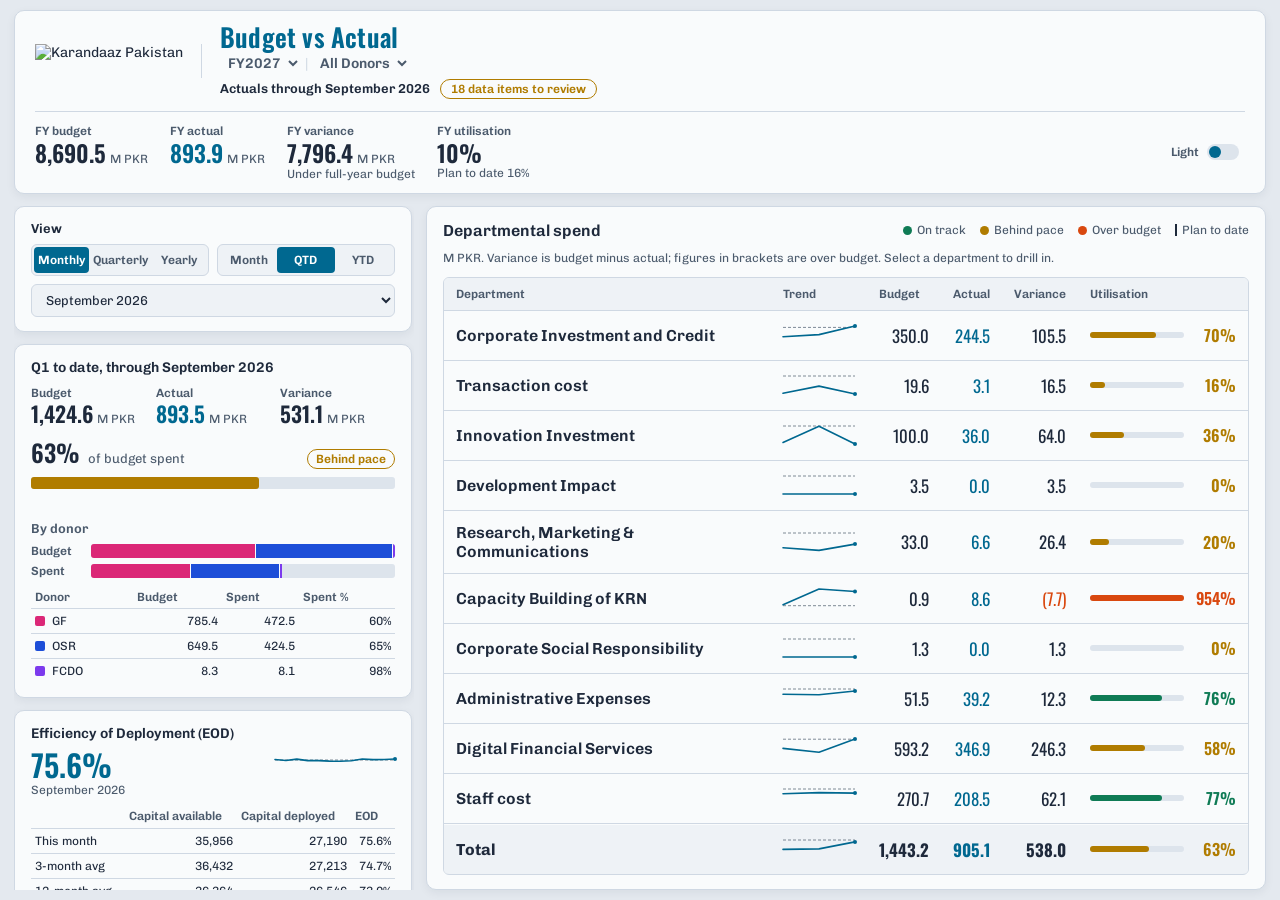
==== commit 721ecf30: "Add files via upload" ====
--- a/index.html
+++ b/index.html
@@ -10,7 +10,7 @@
     <link href="https://fonts.googleapis.com/css2?family=Chivo:wght@300..700&family=Oswald:wght@400..700&display=swap" rel="stylesheet">
 
     <!-- Bump ?v= on every deploy so browsers pick up the new files -->
-    <link rel="stylesheet" href="bva.css?v=2026.10.09">
+    <link rel="stylesheet" href="bva.css?v=2026.10.09b">
 </head>
 <body class="view-summary light-mode">
 
@@ -253,9 +253,9 @@
     </div>
 </div>
 
-<script src="vendor/papaparse.min.js?v=2026.10.09"></script>
-<script src="common.js?v=2026.10.09"></script>
-<script src="bva-data.js?v=2026.10.09"></script>
-<script src="app.js?v=2026.10.09"></script>
+<script src="vendor/papaparse.min.js?v=2026.10.09b"></script>
+<script src="common.js?v=2026.10.09b"></script>
+<script src="bva-data.js?v=2026.10.09b"></script>
+<script src="app.js?v=2026.10.09b"></script>
 </body>
 </html>
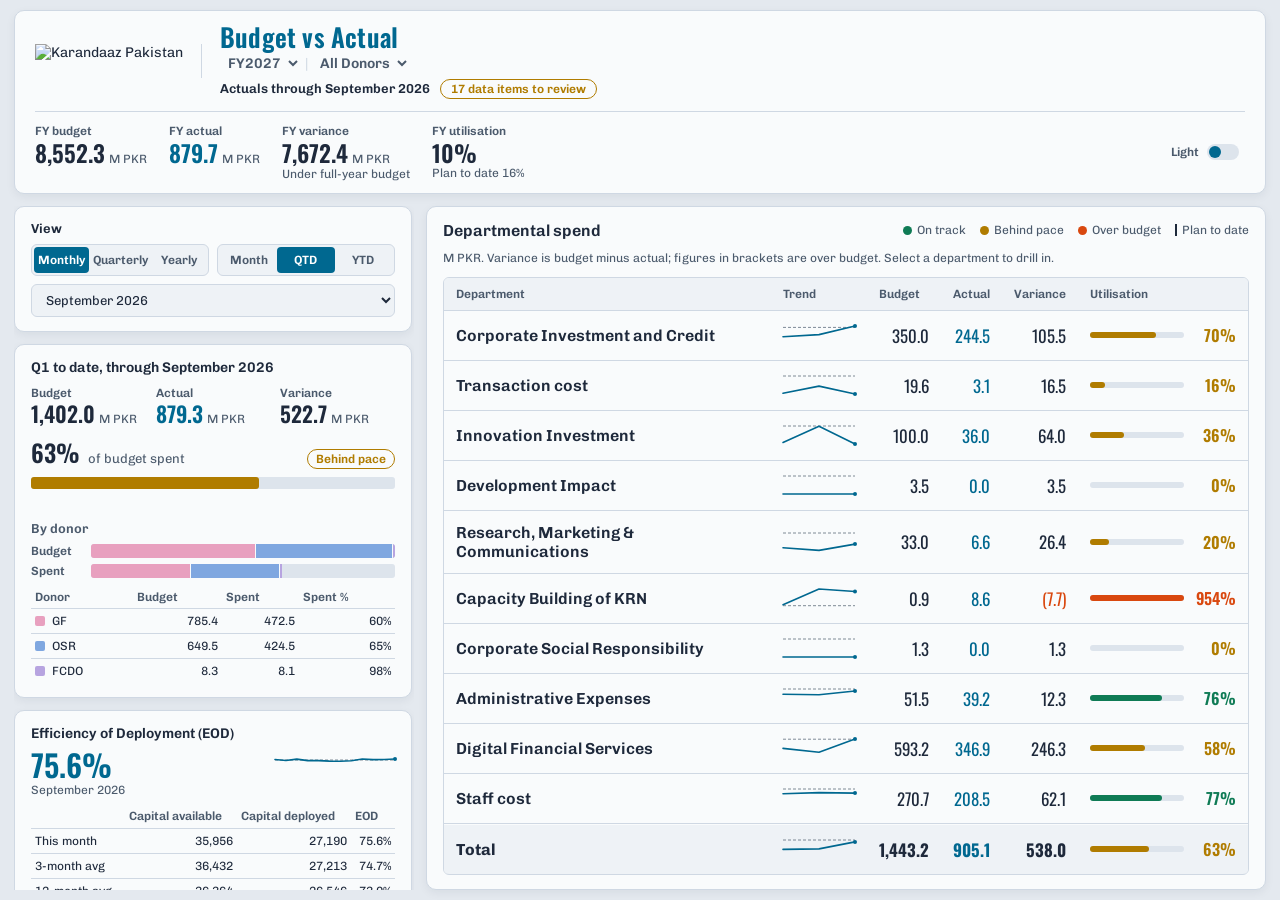
==== commit 78958f34: "Add files via upload" ====
--- a/index.html
+++ b/index.html
@@ -10,7 +10,7 @@
     <link href="https://fonts.googleapis.com/css2?family=Chivo:wght@300..700&family=Oswald:wght@400..700&display=swap" rel="stylesheet">
 
     <!-- Bump ?v= on every deploy so browsers pick up the new files -->
-    <link rel="stylesheet" href="bva.css?v=2026.10.09b">
+    <link rel="stylesheet" href="bva.css?v=2026.10.09c">
 </head>
 <body class="view-summary light-mode">
 
@@ -253,9 +253,9 @@
     </div>
 </div>
 
-<script src="vendor/papaparse.min.js?v=2026.10.09b"></script>
-<script src="common.js?v=2026.10.09b"></script>
-<script src="bva-data.js?v=2026.10.09b"></script>
-<script src="app.js?v=2026.10.09b"></script>
+<script src="vendor/papaparse.min.js?v=2026.10.09c"></script>
+<script src="common.js?v=2026.10.09c"></script>
+<script src="bva-data.js?v=2026.10.09c"></script>
+<script src="app.js?v=2026.10.09c"></script>
 </body>
 </html>
